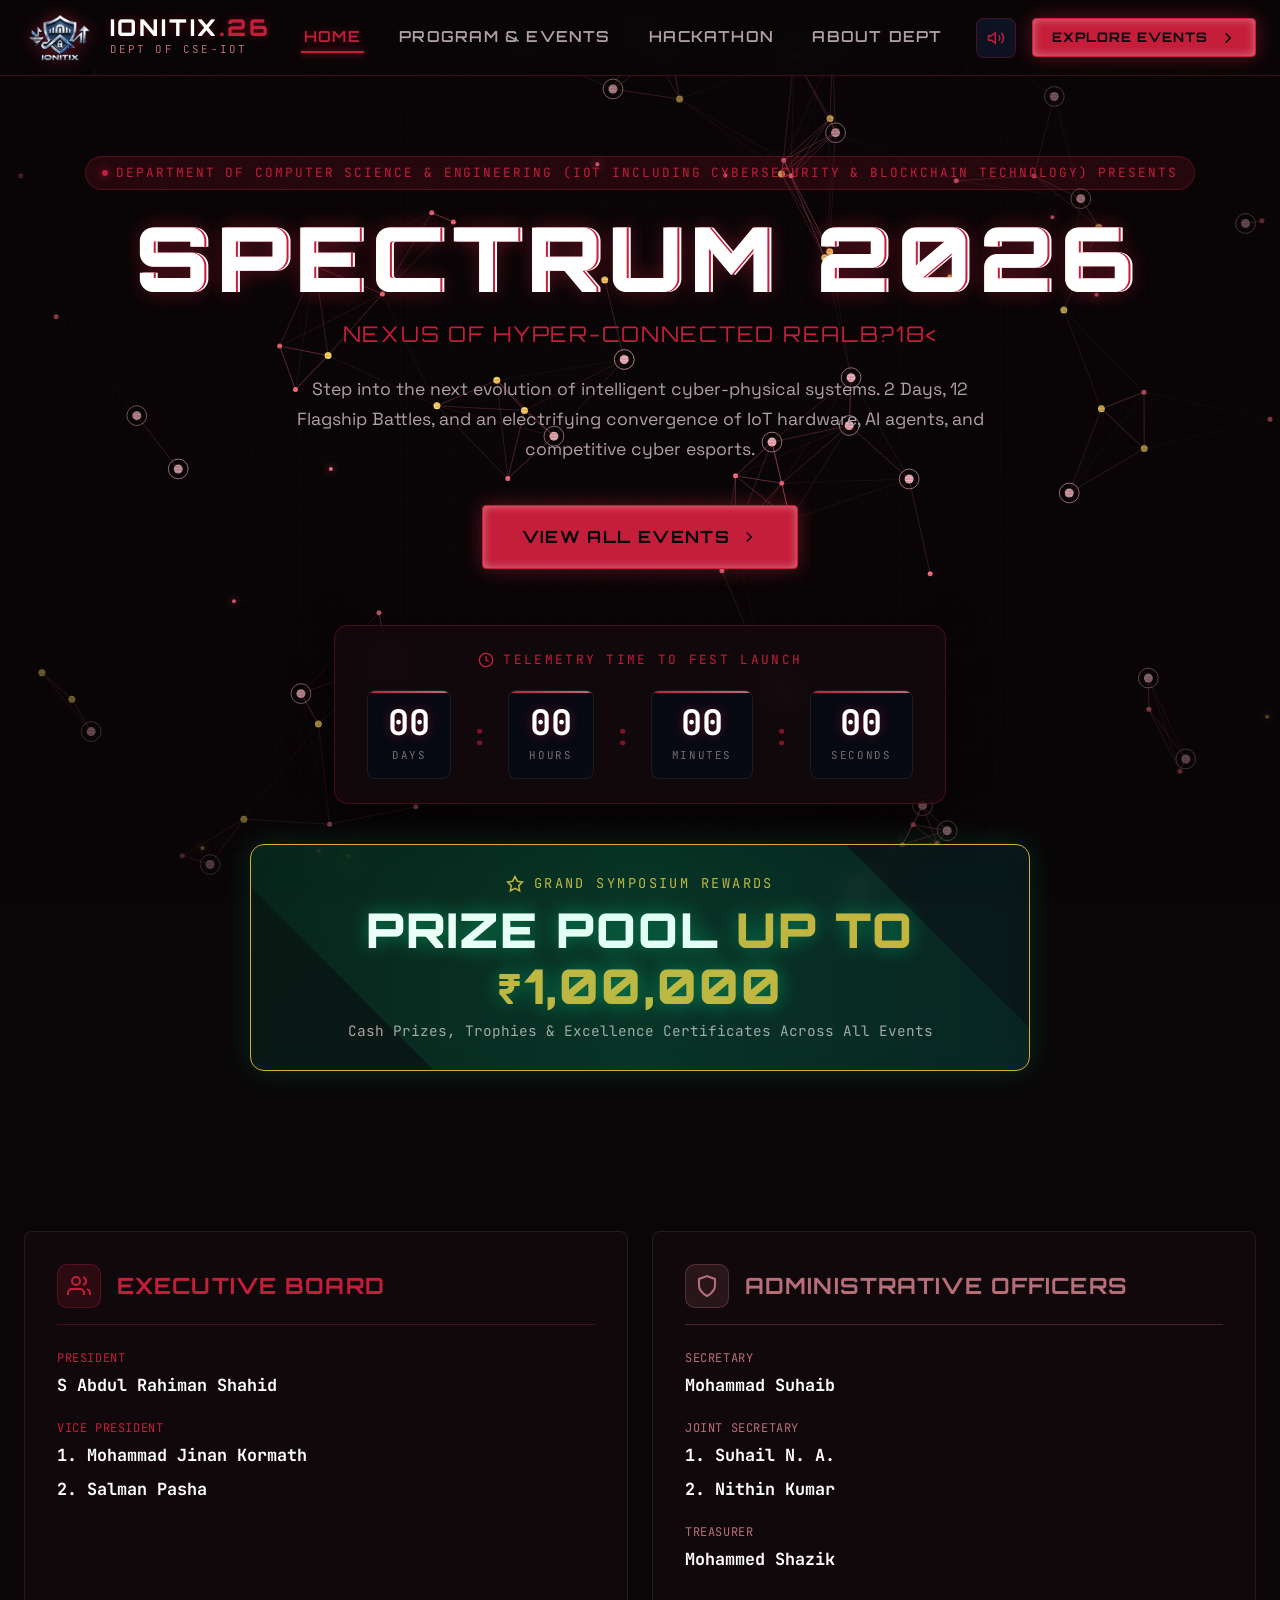
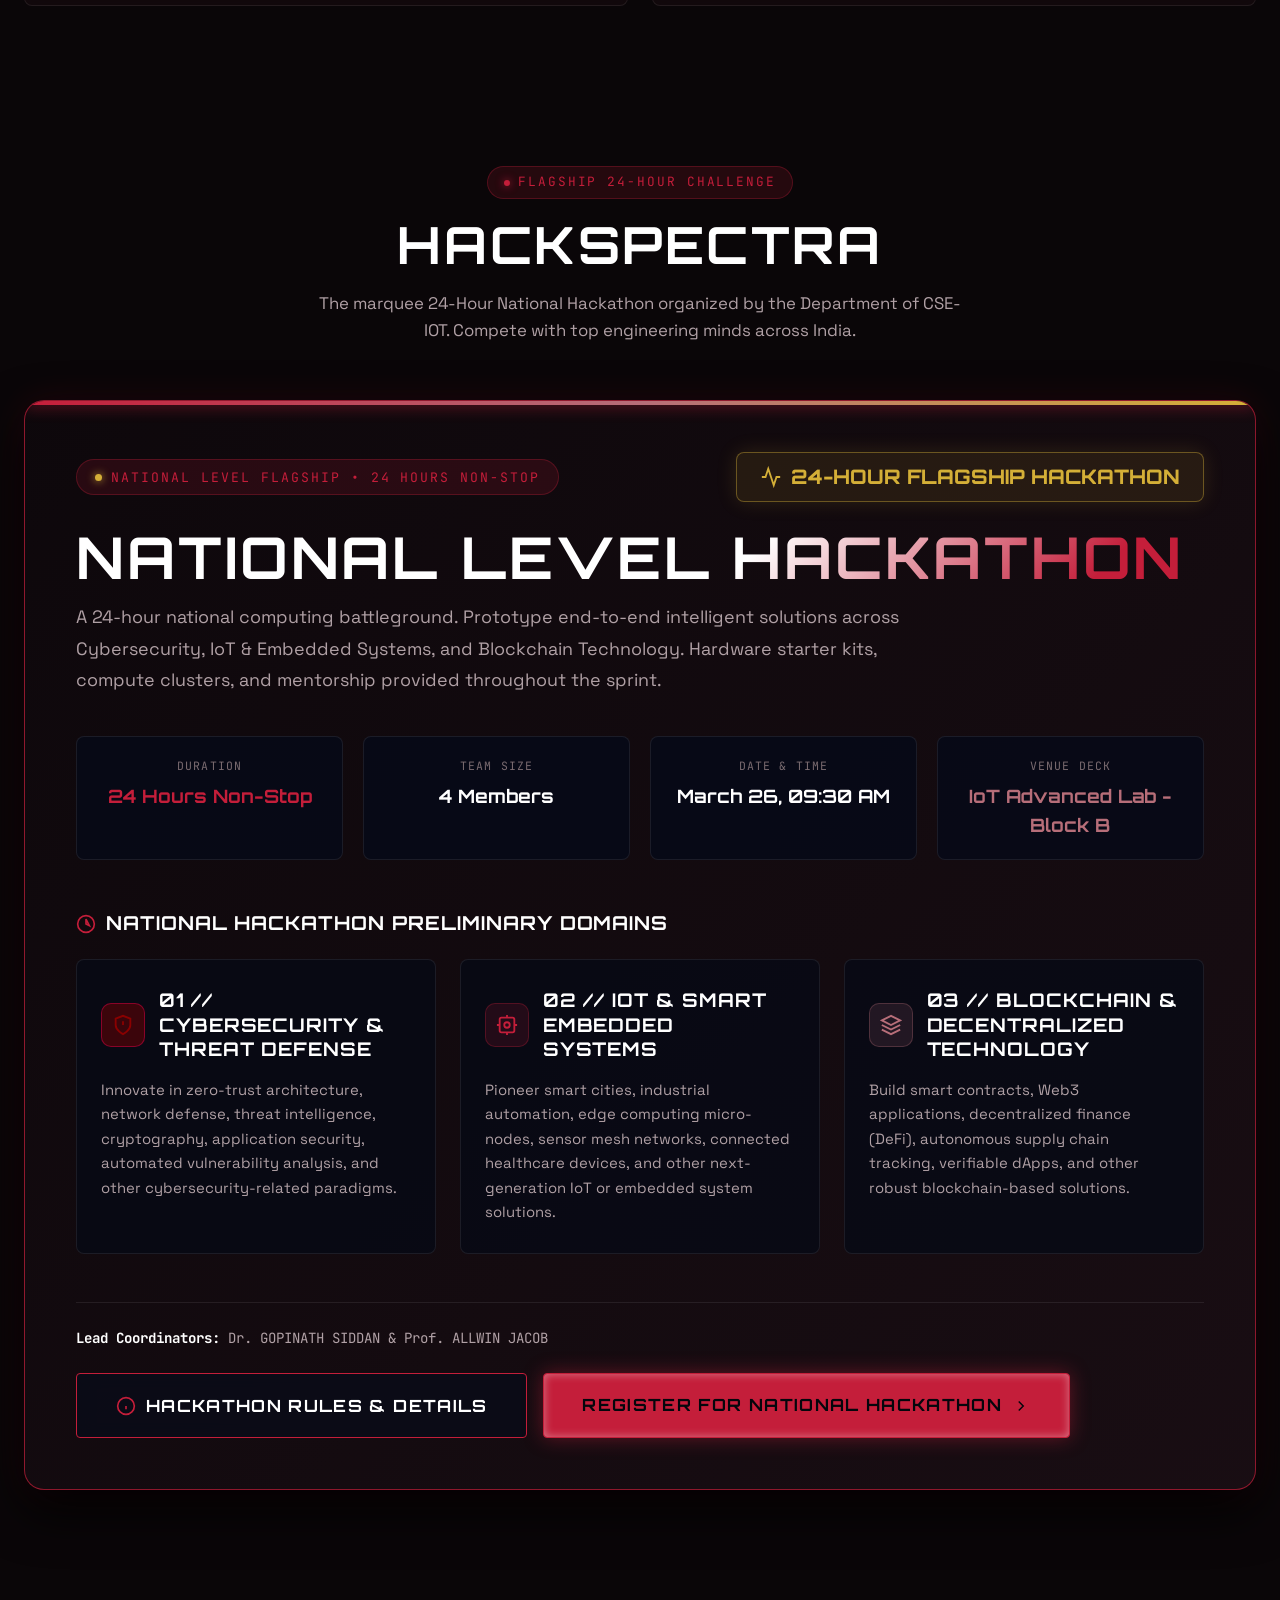
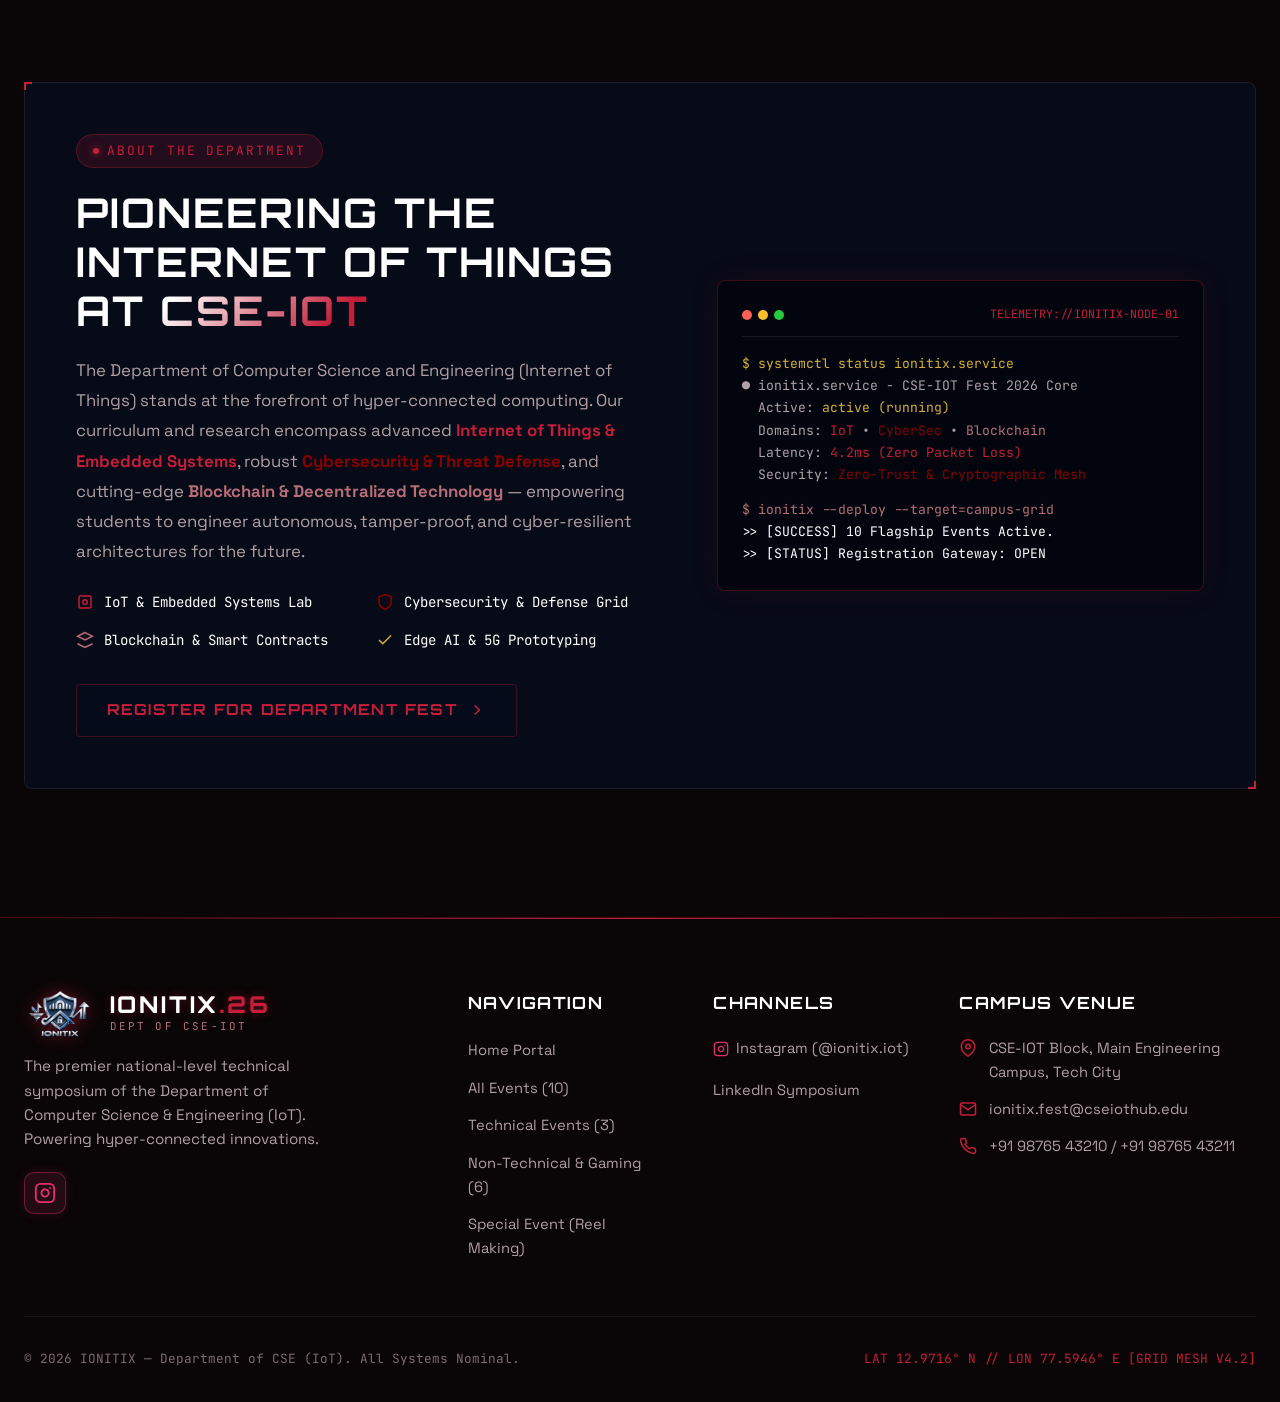
==== index.html @ 658613af "first commit" ====
<!DOCTYPE html>
<html lang="en">
<head>
  <meta charset="UTF-8">
  <meta name="viewport" content="width=device-width, initial-scale=1.0">
  <title>IONITIX 2026 | Flagship Tech Fest — CSE (Internet of Things)</title>
  <meta name="description" content="IONITIX 2026 - The premier national-level technical symposium and college fest organized by the Department of Computer Science & Engineering (IoT). Explore 12+ high-octane events, IoT hackathons, robotics, and cyber clashes.">
  <meta name="keywords" content="IONITIX, CSE-IOT, College Fest, IoT Hackathon, Robotics, Cyber Arena, Tech Symposium, Computer Science">
  <meta name="theme-color" content="#060810">

  <!-- Core Stylesheets -->
  <link rel="stylesheet" href="styles/main.css?v=2">
  <link rel="stylesheet" href="styles/components.css?v=2">
  <link rel="stylesheet" href="styles/animations.css?v=4">
  <style>
    .blink-warning {
      animation: warning-blink 1s steps(1) infinite !important;
    }
    @keyframes warning-blink {
      0%, 100% {
        opacity: 1;
        box-shadow: 0 0 15px rgba(255, 95, 86, 0.6);
      }
      50% {
        opacity: 0.15;
        box-shadow: none;
      }
    }
  </style>
</head>
<body>

  <!-- Tech Background Overlays -->
  <canvas id="iot-mesh-canvas"></canvas>
  <div class="cyber-grid-overlay"></div>
  <div class="cyber-vignette"></div>
  <div class="scanline-effect"></div>

  <!-- Page Wrapper -->
  <div class="app-wrapper">

    <!-- ==========================================
         Cyber Navigation Bar
         ========================================== -->
    <nav class="cyber-nav">
      <div class="container nav-container">
        
        <!-- Brand Logo -->
        <a href="index.html" class="nav-brand">
          <div class="brand-logo-icon has-img">
            <img src="logo.png" alt="IONITIX Logo">
          </div>
          <div class="brand-text">
            <div class="brand-title">IONITIX<span>.26</span></div>
            <div class="brand-subtitle">DEPT OF CSE-IOT</div>
          </div>
        </a>

        <!-- Desktop Navigation Links -->
        <ul class="nav-links">
          <li><a href="index.html" class="nav-link active">Home</a></li>
          <li><a href="program.html" class="nav-link">Program &amp; Events</a></li>
          <li><a href="#highlights" class="nav-link">Hackathon</a></li>
          <li><a href="#about" class="nav-link">About Dept</a></li>
        </ul>

        <!-- Action Items -->
        <div class="nav-actions">
          <!-- Audio Synthesizer Toggle -->
          <button class="audio-btn" id="nav-audio-btn" aria-label="Toggle Audio Sound FX" title="Cyber Audio SFX">
            <svg viewBox="0 0 24 24" fill="none" stroke="currentColor" stroke-width="2">
              <polygon points="11 5 6 9 2 9 2 15 6 15 11 19 11 5"></polygon>
              <path d="M19.07 4.93a10 10 0 0 1 0 14.14M15.54 8.46a5 5 0 0 1 0 7.07"></path>
            </svg>
          </button>

          <!-- Direct Program Action -->
          <a href="program.html" class="btn btn-cyber-primary btn-sm nav-action-btn-desktop">
            <span>Explore Events</span>
            <svg viewBox="0 0 24 24" fill="none" stroke="currentColor" stroke-width="2"><polyline points="9 18 15 12 9 6"></polyline></svg>
          </a>

          <!-- Mobile Toggle Button -->
          <button class="mobile-toggle" aria-label="Open Mobile Navigation">
            <svg viewBox="0 0 24 24" fill="none" stroke="currentColor" stroke-width="2">
              <line x1="3" y1="12" x2="21" y2="12"></line>
              <line x1="3" y1="6" x2="21" y2="6"></line>
              <line x1="3" y1="18" x2="21" y2="18"></line>
            </svg>
          </button>
        </div>

      </div>
    </nav>

    <!-- Mobile Drawer -->
    <div class="mobile-drawer-backdrop"></div>
    <div class="mobile-drawer">
      <div class="mobile-drawer-header">
        <div class="brand-text">
          <div class="brand-title">IONITIX<span>.26</span></div>
          <div class="brand-subtitle">CSE-IOT NATIONAL FEST</div>
        </div>
        <button class="mobile-close-btn" aria-label="Close Menu">
          <svg viewBox="0 0 24 24" fill="none" stroke="currentColor" stroke-width="2"><line x1="18" y1="6" x2="6" y2="18"></line><line x1="6" y1="6" x2="18" y2="18"></line></svg>
        </button>
      </div>

      <ul class="mobile-nav-links">
        <li>
          <a href="index.html" class="mobile-nav-link active">
            <span>01 // HOME</span>
            <svg style="width: 18px; height: 18px;" viewBox="0 0 24 24" fill="none" stroke="currentColor" stroke-width="2"><polyline points="9 18 15 12 9 6"></polyline></svg>
          </a>
        </li>
        <li>
          <a href="program.html" class="mobile-nav-link">
            <span>02 // PROGRAM & EVENTS</span>
            <svg style="width: 18px; height: 18px;" viewBox="0 0 24 24" fill="none" stroke="currentColor" stroke-width="2"><polyline points="9 18 15 12 9 6"></polyline></svg>
          </a>
        </li>
        <li>
          <a href="#highlights" class="mobile-nav-link">
            <span>03 // HACKATHON</span>
            <svg style="width: 18px; height: 18px;" viewBox="0 0 24 24" fill="none" stroke="currentColor" stroke-width="2"><polyline points="9 18 15 12 9 6"></polyline></svg>
          </a>
        </li>
        <li>
          <a href="#about" class="mobile-nav-link">
            <span>04 // ABOUT CSE-IOT</span>
            <svg style="width: 18px; height: 18px;" viewBox="0 0 24 24" fill="none" stroke="currentColor" stroke-width="2"><polyline points="9 18 15 12 9 6"></polyline></svg>
          </a>
        </li>
      </ul>

      <div style="margin-top: auto; padding-top: 2rem; border-top: 1px solid var(--border-subtle);">
        <a href="program.html" class="btn btn-cyber-primary" style="width: 100%;">
          <span>View All Events</span>
          <svg viewBox="0 0 24 24" fill="none" stroke="currentColor" stroke-width="2"><polyline points="9 18 15 12 9 6"></polyline></svg>
        </a>
      </div>
    </div>

    <!-- ==========================================
         Main Content
         ========================================== -->
    <main class="main-content">
      
      <!-- HERO SECTION -->
      <section class="hero-section" style="padding: 5rem 0 6rem; position: relative; overflow: hidden;">
        <div class="container" style="text-align: center; display: flex; flex-direction: column; align-items: center;">
          
          <!-- Department Tag -->
          <div class="section-tag reveal-fade-up">
            <span>DEPARTMENT OF COMPUTER SCIENCE &amp; ENGINEERING (IOT including Cybersecurity &amp; Blockchain Technology) PRESENTS</span>
          </div>

          <!-- Animated Main Title -->
          <h1 class="glitch-title section-title reveal-fade-up" data-text="SPECTRUM 2026" style="font-size: clamp(2.8rem, 7vw, 5.8rem); margin-bottom: 0.5rem; letter-spacing: 0.08em;">
            SPECTRUM 2026
          </h1>

          <!-- Tagline & Theme -->
          <p class="section-subtitle reveal-fade-up" style="font-size: clamp(1.05rem, 2.2vw, 1.35rem); color: var(--neon-cyan); font-family: var(--font-display); letter-spacing: 0.08em; margin-bottom: 1.5rem;" data-scramble="NEXUS OF HYPER-CONNECTED REALITIES">
            NEXUS OF HYPER-CONNECTED REALITIES
          </p>

          <p class="reveal-fade-up" style="max-width: 720px; color: var(--text-secondary); font-size: 1.1rem; line-height: 1.7; margin-bottom: 2.5rem;">
            Step into the next evolution of intelligent cyber-physical systems. 2 Days, 12 Flagship Battles, and an electrifying convergence of IoT hardware, AI agents, and competitive cyber esports.
          </p>

          <!-- Hero Action CTAs -->
          <div class="hero-actions reveal-fade-up" style="display: flex; gap: 1.25rem; flex-wrap: wrap; justify-content: center; margin-bottom: 3.5rem;">
            <a href="program.html" class="btn btn-cyber-primary btn-lg">
              <span>View All Events</span>
              <svg viewBox="0 0 24 24" fill="none" stroke="currentColor" stroke-width="2"><polyline points="9 18 15 12 9 6"></polyline></svg>
            </a>
          </div>

          <!-- Live Countdown Timer HUD -->
          <div class="countdown-wrapper reveal-scale-in">
            <div class="countdown-header">
              <svg style="width: 16px; height: 16px; color: var(--neon-cyan);" viewBox="0 0 24 24" fill="none" stroke="currentColor" stroke-width="2"><circle cx="12" cy="12" r="10"></circle><polyline points="12 6 12 12 16 14"></polyline></svg>
              <span>TELEMETRY TIME TO FEST LAUNCH</span>
            </div>
            <div class="countdown-grid">
              <div class="countdown-box">
                <span class="countdown-num" id="cd-days">24</span>
                <span class="countdown-label">DAYS</span>
              </div>
              <span class="countdown-divider">:</span>
              <div class="countdown-box">
                <span class="countdown-num" id="cd-hours">08</span>
                <span class="countdown-label">HOURS</span>
              </div>
              <span class="countdown-divider">:</span>
              <div class="countdown-box">
                <span class="countdown-num" id="cd-mins">45</span>
                <span class="countdown-label">MINUTES</span>
              </div>
              <span class="countdown-divider">:</span>
              <div class="countdown-box">
                <span class="countdown-num" id="cd-secs">12</span>
                <span class="countdown-label">SECONDS</span>
              </div>
            </div>
          </div>

          <!-- PRIZE POOL SHOWCASE BANNER -->
          <div class="reveal-scale-in" style="margin-top: 2.5rem; width: 100%; max-width: 780px;">
            <div style="background: linear-gradient(135deg, rgba(0, 255, 157, 0.08), rgba(0, 240, 255, 0.08)); border: 1px solid var(--neon-emerald); border-radius: var(--radius-lg); padding: 1.75rem 2rem; text-align: center; position: relative; overflow: hidden; box-shadow: 0 0 30px rgba(0, 255, 157, 0.15); backdrop-filter: blur(12px);">
              <div style="position: absolute; top: -50%; left: -50%; width: 200%; height: 200%; background: linear-gradient(45deg, transparent, rgba(0, 255, 157, 0.12), transparent); transform: rotate(45deg); animation: shine-loop 5s infinite linear; pointer-events: none;"></div>
              
              <div style="font-family: var(--font-mono); font-size: 0.85rem; letter-spacing: 0.18em; text-transform: uppercase; color: var(--neon-emerald); margin-bottom: 0.5rem; display: flex; align-items: center; justify-content: center; gap: 0.6rem;">
                <svg style="width: 18px; height: 18px; color: var(--neon-emerald);" viewBox="0 0 24 24" fill="none" stroke="currentColor" stroke-width="2"><polygon points="12 2 15.09 8.26 22 9.27 17 14.14 18.18 21.02 12 17.77 5.82 21.02 7 14.14 2 9.27 8.91 8.26 12 2"></polygon></svg>
                <span>GRAND SYMPOSIUM REWARDS</span>
              </div>

              <div style="font-family: var(--font-display); font-size: clamp(1.8rem, 4.5vw, 3rem); font-weight: 900; color: #ffffff; text-shadow: 0 0 20px rgba(0, 255, 157, 0.4); line-height: 1.15; margin-bottom: 0.4rem; letter-spacing: 0.04em;">
                PRIZE POOL <span style="color: var(--neon-emerald);">UP TO ₹1,00,000</span>
              </div>

              <p style="font-family: var(--font-mono); font-size: 0.9rem; color: var(--text-secondary); margin: 0;">
                Cash Prizes, Trophies &amp; Excellence Certificates Across All Events
              </p>
            </div>
          </div>

        </div>
      </section>

      <!-- BOARDS BANNER -->
      <section class="stats-section" style="position: relative; z-index: 5;">
        <div class="container">
          <div style="display: grid; grid-template-columns: repeat(auto-fit, minmax(300px, 1fr)); gap: 1.5rem; margin: 4rem 0;">
            
            <!-- Executive Board -->
            <div class="stat-card reveal-fade-up" style="text-align: left; padding: 2rem;">
              <div style="display: flex; align-items: center; gap: 1rem; border-bottom: 1px solid var(--border-cyan); padding-bottom: 1rem; margin-bottom: 1.5rem;">
                <div class="stat-icon" style="margin: 0; width: 44px; height: 44px; flex-shrink: 0;">
                  <svg viewBox="0 0 24 24" fill="none" stroke="currentColor" stroke-width="2"><path d="M17 21v-2a4 4 0 0 0-4-4H5a4 4 0 0 0-4 4v2"></path><circle cx="9" cy="7" r="4"></circle><path d="M23 21v-2a4 4 0 0 0-3-3.87"></path><path d="M16 3.13a4 4 0 0 1 0 7.75"></path></svg>
                </div>
                <h3 style="font-size: 1.4rem; color: var(--neon-cyan); margin: 0; font-family: var(--font-display); letter-spacing: 0.05em;">EXECUTIVE BOARD</h3>
              </div>
              <ul style="list-style: none; display: flex; flex-direction: column; gap: 1.25rem; font-family: var(--font-mono); font-size: 0.95rem; color: var(--text-secondary); padding: 0;">
                <li style="display: flex; flex-direction: column; gap: 0.25rem;">
                  <span style="color: var(--neon-cyan); font-size: 0.75rem; letter-spacing: 0.05em;">PRESIDENT</span>
                  <strong style="color: #fff; font-size: 1.05rem;">S Abdul Rahiman Shahid</strong>
                </li>
                <li style="display: flex; flex-direction: column; gap: 0.25rem;">
                  <span style="color: var(--neon-cyan); font-size: 0.75rem; letter-spacing: 0.05em;">VICE PRESIDENT</span>
                  <div style="display: flex; flex-direction: column; gap: 0.4rem;">
                    <strong style="color: #fff; font-size: 1.05rem;">1. Mohammad Jinan Kormath</strong>
                    <strong style="color: #fff; font-size: 1.05rem;">2. Salman Pasha</strong>
                  </div>
                </li>
              </ul>
            </div>

            <!-- Administrative Officers -->
            <div class="stat-card reveal-fade-up" style="transition-delay: 0.1s; text-align: left; padding: 2rem;">
              <div style="display: flex; align-items: center; gap: 1rem; border-bottom: 1px solid var(--border-purple); padding-bottom: 1rem; margin-bottom: 1.5rem;">
                <div class="stat-icon" style="margin: 0; width: 44px; height: 44px; flex-shrink: 0; color: var(--neon-purple); border-color: var(--border-purple); background: var(--neon-purple-dim);">
                  <svg viewBox="0 0 24 24" fill="none" stroke="currentColor" stroke-width="2"><path d="M12 22s8-4 8-10V5l-8-3-8 3v7c0 6 8 10 8 10z"></path></svg>
                </div>
                <h3 style="font-size: 1.4rem; color: var(--neon-purple); margin: 0; font-family: var(--font-display); letter-spacing: 0.05em;">ADMINISTRATIVE OFFICERS</h3>
              </div>
              <ul style="list-style: none; display: flex; flex-direction: column; gap: 1.25rem; font-family: var(--font-mono); font-size: 0.95rem; color: var(--text-secondary); padding: 0;">
                <li style="display: flex; flex-direction: column; gap: 0.25rem;">
                  <span style="color: var(--neon-purple); font-size: 0.75rem; letter-spacing: 0.05em;">SECRETARY</span>
                  <strong style="color: #fff; font-size: 1.05rem;">Mohammad Suhaib</strong>
                </li>
                <li style="display: flex; flex-direction: column; gap: 0.25rem;">
                  <span style="color: var(--neon-purple); font-size: 0.75rem; letter-spacing: 0.05em;">JOINT SECRETARY</span>
                  <div style="display: flex; flex-direction: column; gap: 0.4rem;">
                    <strong style="color: #fff; font-size: 1.05rem;">1. Suhail N. A.</strong>
                    <strong style="color: #fff; font-size: 1.05rem;">2. Nithin Kumar</strong>
                  </div>
                </li>
                <li style="display: flex; flex-direction: column; gap: 0.25rem;">
                  <span style="color: var(--neon-purple); font-size: 0.75rem; letter-spacing: 0.05em;">TREASURER</span>
                  <strong style="color: #fff; font-size: 1.05rem;">Mohammed Shazik</strong>
                </li>
              </ul>
            </div>

          </div>
        </div>
      </section>

      <!-- NATIONAL LEVEL HACKATHON FEATURED SHOWCASE -->
      <section id="highlights" class="highlights-section" style="padding: 6rem 0; position: relative;">
        <div class="container">
          
          <div class="section-header">
            <div class="section-tag reveal-fade-up">
              <span>FLAGSHIP 24-HOUR CHALLENGE</span>
            </div>
            <h2 class="section-title reveal-fade-up">HACKSPECTRA</h2>
            <p class="section-subtitle reveal-fade-up">
              The marquee 24-Hour National Hackathon organized by the Department of CSE-IOT. Compete with top engineering minds across India.
            </p>
          </div>

          <!-- Featured Grand Hackathon Card -->
          <div class="hackathon-feature-card reveal-fade-up">
            
            <!-- Top Badges Row -->
            <div class="hack-header-badge-row">
              <div class="hack-tag-live">
                <span class="pulse-dot"></span>
                <span>NATIONAL LEVEL FLAGSHIP • 24 HOURS NON-STOP</span>
              </div>
              <div class="hack-prize-hero-badge">
                <svg style="width: 22px; height: 22px; color: var(--neon-emerald);" viewBox="0 0 24 24" fill="none" stroke="currentColor" stroke-width="2"><polyline points="22 12 18 12 15 21 9 3 6 12 2 12"></polyline></svg>
                <span>24-HOUR FLAGSHIP HACKATHON</span>
              </div>
            </div>

            <!-- Title & Pitch -->
            <h3 class="hack-main-title">
              NATIONAL LEVEL <span class="gradient-text-cyan">HACKATHON</span>
            </h3>
            <p class="hack-main-pitch">
              A 24-hour national computing battleground. Prototype end-to-end intelligent solutions across Cybersecurity, IoT &amp; Embedded Systems, and Blockchain Technology. Hardware starter kits, compute clusters, and mentorship provided throughout the sprint.
            </p>

            <!-- Key Metrics Chips Grid -->
            <div class="hack-meta-chips">
              <div class="hack-chip">
                <div class="hack-chip-label">DURATION</div>
                <div class="hack-chip-val" style="color: var(--neon-cyan);">24 Hours Non-Stop</div>
              </div>
              <div class="hack-chip">
                <div class="hack-chip-label">TEAM SIZE</div>
                <div class="hack-chip-val">4 Members</div>
              </div>
              <div class="hack-chip">
                <div class="hack-chip-label">DATE &amp; TIME</div>
                <div class="hack-chip-val">March 26, 09:30 AM</div>
              </div>
              <div class="hack-chip">
                <div class="hack-chip-label">VENUE DECK</div>
                <div class="hack-chip-val" style="color: var(--neon-purple);">IoT Advanced Lab - Block B</div>
              </div>
            </div>

            <!-- Problem Domains / Hack Tracks -->
            <div style="margin-bottom: 1.5rem;">
              <h4 style="font-family: var(--font-display); font-size: 1.2rem; color: #ffffff; margin-bottom: 1.25rem; display: flex; align-items: center; gap: 0.6rem;">
                <svg style="width: 20px; height: 20px; color: var(--neon-cyan);" viewBox="0 0 24 24" fill="none" stroke="currentColor" stroke-width="2"><circle cx="12" cy="12" r="10"></circle><polygon points="12 6 12 12 16 14"></polygon></svg>
                <span>NATIONAL HACKATHON PRELIMINARY DOMAINS</span>
              </h4>

              <div class="hack-tracks-grid">
                
                <!-- Domain 1: Cybersecurity & Threat Defense -->
                <div class="hack-track-item">
                  <div class="hack-track-item-header">
                    <div class="hack-track-icon" style="color: var(--neon-rose); border-color: rgba(255, 0, 85, 0.4); background: var(--neon-rose-glow);">
                      <svg viewBox="0 0 24 24" fill="none" stroke="currentColor" stroke-width="2"><path d="M12 22s8-4 8-10V5l-8-3-8 3v7c0 6 8 10 8 10z"></path><line x1="12" y1="8" x2="12" y2="12"></line><line x1="12" y1="16" x2="12.01" y2="16"></line></svg>
                    </div>
                    <h5 class="hack-track-title">01 // Cybersecurity &amp; Threat Defense</h5>
                  </div>
                  <p class="hack-track-desc">
                    Innovate in zero-trust architecture, network defense, threat intelligence, cryptography, application security, automated vulnerability analysis, and other cybersecurity-related paradigms.
                  </p>
                </div>

                <!-- Domain 2: IoT & Smart Embedded Systems -->
                <div class="hack-track-item">
                  <div class="hack-track-item-header">
                    <div class="hack-track-icon" style="color: var(--neon-cyan); border-color: var(--border-cyan); background: var(--neon-cyan-dim);">
                      <svg viewBox="0 0 24 24" fill="none" stroke="currentColor" stroke-width="2"><rect x="4" y="4" width="16" height="16" rx="2"></rect><circle cx="12" cy="12" r="3"></circle><line x1="12" y1="1" x2="12" y2="4"></line><line x1="12" y1="20" x2="12" y2="23"></line><line x1="1" y1="12" x2="4" y2="12"></line><line x1="20" y1="12" x2="23" y2="12"></line></svg>
                    </div>
                    <h5 class="hack-track-title">02 // IoT &amp; Smart Embedded Systems</h5>
                  </div>
                  <p class="hack-track-desc">
                    Pioneer smart cities, industrial automation, edge computing micro-nodes, sensor mesh networks, connected healthcare devices, and other next-generation IoT or embedded system solutions.
                  </p>
                </div>

                <!-- Domain 3: Blockchain & Decentralized Technology -->
                <div class="hack-track-item">
                  <div class="hack-track-item-header">
                    <div class="hack-track-icon" style="color: var(--neon-purple); border-color: var(--border-purple); background: var(--neon-purple-dim);">
                      <svg viewBox="0 0 24 24" fill="none" stroke="currentColor" stroke-width="2"><polygon points="12 2 2 7 12 12 22 7 12 2"></polygon><polyline points="2 17 12 22 22 17"></polyline><polyline points="2 12 12 17 22 12"></polyline></svg>
                    </div>
                    <h5 class="hack-track-title">03 // Blockchain &amp; Decentralized Technology</h5>
                  </div>
                  <p class="hack-track-desc">
                    Build smart contracts, Web3 applications, decentralized finance (DeFi), autonomous supply chain tracking, verifiable dApps, and other robust blockchain-based solutions.
                  </p>
                </div>

              </div>
            </div>



            <!-- Bottom Action Row -->
            <div class="hack-bottom-action-row" style="display: flex; align-items: center; justify-content: space-between; gap: 1.5rem; flex-wrap: wrap; padding-top: 1.5rem; border-top: 1px solid var(--border-subtle);">
              <div style="font-family: var(--font-mono); font-size: 0.88rem; color: var(--text-secondary);">
                <strong style="color: #fff;">Lead Coordinators:</strong> Dr. GOPINATH SIDDAN &amp; Prof. ALLWIN JACOB
              </div>

              <div style="display: flex; gap: 1rem; flex-wrap: wrap;">
                <button class="btn btn-cyber-outline btn-lg open-hackathon-details-btn" style="border-color: var(--neon-cyan); color: #fff;">
                  <svg style="width: 20px; height: 20px; color: var(--neon-cyan);" viewBox="0 0 24 24" fill="none" stroke="currentColor" stroke-width="2"><circle cx="12" cy="12" r="10"></circle><line x1="12" y1="16" x2="12" y2="12"></line><line x1="12" y1="8" x2="12.01" y2="8"></line></svg>
                  <span>Hackathon Rules &amp; Details</span>
                </button>
                <a href="https://spectrum24h-hackathon.fillout.com/registration" target="_blank" rel="noopener noreferrer" class="btn btn-cyber-primary btn-lg">
                  <span>Register for National Hackathon</span>
                  <svg viewBox="0 0 24 24" fill="none" stroke="currentColor" stroke-width="2"><polyline points="9 18 15 12 9 6"></polyline></svg>
                </a>
              </div>
            </div>

          </div>

        </div>
      </section>

      <!-- ABOUT CSE-IOT & DEPARTMENT SHOWCASE -->
      <section id="about" class="about-section" style="padding: 6rem 0 8rem; position: relative;">
        <div class="container">
          
          <div class="cyber-box about-box">
            <div class="about-grid">
              
              <div>
                <div class="section-tag" style="margin-bottom: 1.25rem;">
                  <span>ABOUT THE DEPARTMENT</span>
                </div>
                <h2 style="font-size: clamp(1.8rem, 3.2vw, 2.6rem); margin-bottom: 1.25rem; line-height: 1.2;">
                  PIONEERING THE INTERNET OF THINGS AT <span class="gradient-text-cyan">CSE-IOT</span>
                </h2>
                <p style="color: var(--text-secondary); font-size: 1.05rem; line-height: 1.8; margin-bottom: 1.5rem;">
                  The Department of Computer Science and Engineering (Internet of Things) stands at the forefront of hyper-connected computing. Our curriculum and research encompass advanced <strong style="color: var(--neon-cyan);">Internet of Things &amp; Embedded Systems</strong>, robust <strong style="color: var(--neon-rose);">Cybersecurity &amp; Threat Defense</strong>, and cutting-edge <strong style="color: var(--neon-purple);">Blockchain &amp; Decentralized Technology</strong> — empowering students to engineer autonomous, tamper-proof, and cyber-resilient architectures for the future.
                </p>

                <div class="dept-features-grid">
                  <div class="dept-feature-item">
                    <svg style="width: 18px; height: 18px; color: var(--neon-cyan);" viewBox="0 0 24 24" fill="none" stroke="currentColor" stroke-width="2"><rect x="4" y="4" width="16" height="16" rx="2"></rect><circle cx="12" cy="12" r="3"></circle></svg>
                    <span>IoT &amp; Embedded Systems Lab</span>
                  </div>
                  <div class="dept-feature-item">
                    <svg style="width: 18px; height: 18px; color: var(--neon-rose);" viewBox="0 0 24 24" fill="none" stroke="currentColor" stroke-width="2"><path d="M12 22s8-4 8-10V5l-8-3-8 3v7c0 6 8 10 8 10z"></path></svg>
                    <span>Cybersecurity &amp; Defense Grid</span>
                  </div>
                  <div class="dept-feature-item">
                    <svg style="width: 18px; height: 18px; color: var(--neon-purple);" viewBox="0 0 24 24" fill="none" stroke="currentColor" stroke-width="2"><polygon points="12 2 2 7 12 12 22 7 12 2"></polygon><polyline points="2 17 12 22 22 17"></polyline></svg>
                    <span>Blockchain &amp; Smart Contracts</span>
                  </div>
                  <div class="dept-feature-item">
                    <svg style="width: 18px; height: 18px; color: var(--neon-emerald);" viewBox="0 0 24 24" fill="none" stroke="currentColor" stroke-width="2"><polyline points="20 6 9 17 4 12"></polyline></svg>
                    <span>Edge AI &amp; 5G Prototyping</span>
                  </div>
                </div>

                <a href="program.html" class="btn btn-cyber-outline">
                  <span>Register For Department Fest</span>
                  <svg viewBox="0 0 24 24" fill="none" stroke="currentColor" stroke-width="2"><polyline points="9 18 15 12 9 6"></polyline></svg>
                </a>
              </div>

              <!-- Terminal Telemetry Card -->
              <div class="terminal-telemetry-card">
                <div style="display: flex; align-items: center; justify-content: space-between; border-bottom: 1px solid var(--border-subtle); padding-bottom: 0.75rem; margin-bottom: 1rem;">
                  <div style="display: flex; gap: 6px;">
                    <span style="width: 10px; height: 10px; border-radius: 50%; background: #ff5f56; display: inline-block;"></span>
                    <span style="width: 10px; height: 10px; border-radius: 50%; background: #ffbd2e; display: inline-block;"></span>
                    <span style="width: 10px; height: 10px; border-radius: 50%; background: #27c93f; display: inline-block;"></span>
                  </div>
                  <span style="font-size: 0.72rem; color: var(--neon-cyan);">TELEMETRY://IONITIX-NODE-01</span>
                </div>

                <div style="font-size: 0.82rem; color: var(--text-secondary); line-height: 1.7;">
                  <p style="color: var(--neon-emerald);">$ systemctl status ionitix.service</p>
                  <p>● ionitix.service - CSE-IOT Fest 2026 Core</p>
                  <p>&nbsp;&nbsp;Active: <span style="color: var(--neon-emerald);">active (running)</span></p>
                  <p>&nbsp;&nbsp;Domains: <span style="color: var(--neon-cyan);">IoT</span> • <span style="color: var(--neon-rose);">CyberSec</span> • <span style="color: var(--neon-purple);">Blockchain</span></p>
                  <p>&nbsp;&nbsp;Latency: <span style="color: var(--neon-cyan);">4.2ms (Zero Packet Loss)</span></p>
                  <p>&nbsp;&nbsp;Security: <span style="color: var(--neon-rose);">Zero-Trust &amp; Cryptographic Mesh</span></p>
                  <p style="margin-top: 0.75rem; color: var(--neon-purple);">$ ionitix --deploy --target=campus-grid</p>
                  <p style="color: #fff;">>> [SUCCESS] 10 Flagship Events Active.</p>
                  <p style="color: #fff;">>> [STATUS] Registration Gateway: OPEN</p>
                </div>
              </div>

            </div>
          </div>

        </div>
      </section>

    </main>

    <!-- ==========================================
         Technocore Footer
         ========================================== -->
    <footer class="cyber-footer">
      <div class="container">
        
        <div class="footer-grid">
          
          <div class="footer-brand">
            <div class="nav-brand" style="margin-bottom: 1rem;">
              <div class="brand-logo-icon has-img">
                <img src="logo.png" alt="IONITIX Logo">
              </div>
              <div class="brand-text">
                <div class="brand-title">IONITIX<span>.26</span></div>
                <div class="brand-subtitle">DEPT OF CSE-IOT</div>
              </div>
            </div>
            <p>
              The premier national-level technical symposium of the Department of Computer Science &amp; Engineering (IoT). Powering hyper-connected innovations.
            </p>
            <div style="margin-top: 1.25rem;">
              <a href="https://instagram.com" target="_blank" rel="noopener noreferrer" class="footer-social-icon-only" title="Instagram (@ionitix.iot)" aria-label="Instagram">
                <svg style="width: 22px; height: 22px;" viewBox="0 0 24 24" fill="none" stroke="currentColor" stroke-width="2" stroke-linecap="round" stroke-linejoin="round">
                  <rect x="2" y="2" width="20" height="20" rx="5" ry="5"></rect>
                  <path d="M16 11.37A4 4 0 1 1 12.63 8 4 4 0 0 1 16 11.37z"></path>
                  <line x1="17.5" y1="6.5" x2="17.51" y2="6.5"></line>
                </svg>
              </a>
            </div>
          </div>

          <div>
            <h4 class="footer-col-title">NAVIGATION</h4>
            <ul class="footer-links">
              <li><a href="index.html" class="footer-link">Home Portal</a></li>
              <li><a href="program.html" class="footer-link">All Events (10)</a></li>
              <li><a href="program.html?tab=tech" class="footer-link">Technical Events (3)</a></li>
              <li><a href="program.html?tab=non-tech" class="footer-link">Non-Technical &amp; Gaming (6)</a></li>
              <li><a href="program.html?tab=special" class="footer-link">Special Event (Reel Making)</a></li>
            </ul>
          </div>

          <div>
            <h4 class="footer-col-title">CHANNELS</h4>
            <ul class="footer-links">
              <li>
                <a href="https://instagram.com" target="_blank" rel="noopener" class="footer-link">
                  <svg style="width: 16px; height: 16px; color: #e1306c;" viewBox="0 0 24 24" fill="none" stroke="currentColor" stroke-width="2" stroke-linecap="round" stroke-linejoin="round">
                    <rect x="2" y="2" width="20" height="20" rx="5" ry="5"></rect>
                    <path d="M16 11.37A4 4 0 1 1 12.63 8 4 4 0 0 1 16 11.37z"></path>
                    <line x1="17.5" y1="6.5" x2="17.51" y2="6.5"></line>
                  </svg>
                  <span>Instagram (@ionitix.iot)</span>
                </a>
              </li>
              <li><a href="https://linkedin.com" target="_blank" rel="noopener" class="footer-link">LinkedIn Symposium</a></li>
            </ul>
          </div>

          <div>
            <h4 class="footer-col-title">CAMPUS VENUE</h4>
            <div class="footer-contact-item">
              <svg viewBox="0 0 24 24" fill="none" stroke="currentColor" stroke-width="2"><path d="M21 10c0 7-9 13-9 13s-9-6-9-13a9 9 0 0 1 18 0z"></path><circle cx="12" cy="10" r="3"></circle></svg>
              <span>CSE-IOT Block, Main Engineering Campus, Tech City</span>
            </div>
            <div class="footer-contact-item">
              <svg viewBox="0 0 24 24" fill="none" stroke="currentColor" stroke-width="2"><path d="M4 4h16c1.1 0 2 .9 2 2v12c0 1.1-.9 2-2 2H4c-1.1 0-2-.9-2-2V6c0-1.1.9-2 2-2z"></path><polyline points="22,6 12,13 2,6"></polyline></svg>
              <span>ionitix.fest@cseiothub.edu</span>
            </div>
            <div class="footer-contact-item">
              <svg viewBox="0 0 24 24" fill="none" stroke="currentColor" stroke-width="2"><path d="M22 16.92v3a2 2 0 0 1-2.18 2 19.79 19.79 0 0 1-8.63-3.07 19.5 19.5 0 0 1-6-6 19.79 19.79 0 0 1-3.07-8.67A2 2 0 0 1 4.11 2h3a2 2 0 0 1 2 1.72 12.84 12.84 0 0 0 .7 2.81 2 2 0 0 1-.45 2.11L8.09 9.91a16 16 0 0 0 6 6l1.27-1.27a2 2 0 0 1 2.11-.45 12.84 12.84 0 0 0 2.81.7A2 2 0 0 1 22 16.92z"></path></svg>
              <span>+91 98765 43210 / +91 98765 43211</span>
            </div>
          </div>

        </div>

        <div class="footer-bottom">
          <div>© 2026 IONITIX — Department of CSE (IoT). All Systems Nominal.</div>
          <div class="footer-coords">LAT 12.9716° N // LON 77.5946° E [GRID MESH V4.2]</div>
        </div>

      </div>
    </footer>

  </div>

  <!-- Scripts -->
  <script src="scripts/audio.js"></script>
  <script src="scripts/canvas-mesh.js?v=20"></script>
  <script src="scripts/events-data.js?v=20"></script>
  <script src="scripts/animations.js"></script>
  <script src="scripts/app.js?v=20"></script>

  <!-- Inline Countdown Guarantee (runs even if app.js cached) -->
  <script>
    (function() {
      const target = new Date('2026-09-22T09:00:00+05:30').getTime();
      function tick() {
        const now = new Date().getTime();
        const diff = target - now;
        if (diff <= 0) {
          ['cd-days','cd-hours','cd-mins','cd-secs'].forEach(id => {
            const el = document.getElementById(id);
            if (el) el.innerText = '00';
          });
          return;
        }
        const d = Math.floor(diff / 86400000);
        const h = Math.floor((diff % 86400000) / 3600000);
        const m = Math.floor((diff % 3600000) / 60000);
        const s = Math.floor((diff % 60000) / 1000);
        const pad = n => String(n).padStart(2, '0');
        const set = (id, v) => { const el = document.getElementById(id); if (el) el.innerText = pad(v); };
        set('cd-days', d);
        set('cd-hours', h);
        set('cd-mins', m);
        set('cd-secs', s);
      }
      tick();
      setInterval(tick, 1000);
    })();
  </script>

  <!-- ==========================================
       National Hackathon Rules & Format Modal
       ========================================== -->
  <div class="cyber-modal-backdrop" id="hackathon-modal-backdrop">
    <div class="cyber-modal" style="max-width: 840px; width: 92%;">
      
      <!-- Modal Header -->
      <div class="modal-header" style="border-bottom: 1px solid var(--border-subtle); padding-bottom: 1.25rem;">
        <div class="modal-header-info">
          <div class="section-tag" style="background: rgba(196, 30, 58, 0.15); border-color: var(--primary-burgundy); color: #FF7088;">FLAGSHIP 24H HACKATHON // OFFICIAL GUIDELINES</div>
          <h2 style="font-size: 1.75rem; color: #fff; margin-top: 0.35rem;">HACKSPECTRA // NATIONAL HACKATHON</h2>
          <p style="font-family: var(--font-mono); font-size: 0.85rem; color: var(--neon-cyan);">// General Rules, Preliminary Round Format &amp; Final Round Guidelines</p>
        </div>
        <button class="modal-close-btn" id="hackathon-modal-close-btn" aria-label="Close Dialog">
          <svg viewBox="0 0 24 24" fill="none" stroke="currentColor" stroke-width="2"><line x1="18" y1="6" x2="6" y2="18"></line><line x1="6" y1="6" x2="18" y2="18"></line></svg>
        </button>
      </div>

      <!-- Modal Body -->
      <div class="modal-body" style="padding: 1.5rem 1.75rem 2rem; max-height: 75vh; overflow-y: auto;">
        
        <!-- Key Meta Highlights Chips -->
        <div style="display: grid; grid-template-columns: repeat(auto-fit, minmax(210px, 1fr)); gap: 1rem; margin-bottom: 2rem;">
          <div style="background: var(--bg-tertiary); border: 1px solid var(--border-subtle); border-radius: var(--radius-sm); padding: 0.85rem 1rem; font-family: var(--font-mono);">
            <span style="color: var(--text-muted); display: block; font-size: 0.72rem; text-transform: uppercase; margin-bottom: 0.2rem;">Team Requirement</span>
            <strong style="color: var(--neon-rose); font-size: 0.95rem;">Exactly 4 Members</strong>
          </div>
          <div style="background: var(--bg-tertiary); border: 1px solid var(--border-subtle); border-radius: var(--radius-sm); padding: 0.85rem 1rem; font-family: var(--font-mono);">
            <span style="color: var(--text-muted); display: block; font-size: 0.72rem; text-transform: uppercase; margin-bottom: 0.2rem;">Institution</span>
            <strong style="color: #ffffff; font-size: 0.95rem;">Same College / University</strong>
          </div>
          <div style="background: var(--bg-tertiary); border: 1px solid var(--border-subtle); border-radius: var(--radius-sm); padding: 0.85rem 1rem; font-family: var(--font-mono);">
            <span style="color: var(--text-muted); display: block; font-size: 0.72rem; text-transform: uppercase; margin-bottom: 0.2rem;">Preliminary Fee</span>
            <strong style="color: var(--neon-emerald); font-size: 0.95rem;">FREE (No Entry Fee)</strong>
          </div>
        </div>

        <!-- Section 1: General Rules -->
        <div style="margin-bottom: 2.25rem;">
          <h3 style="font-family: var(--font-display); font-size: 1.25rem; color: #ffffff; margin-bottom: 1.25rem; display: flex; align-items: center; gap: 0.6rem; border-bottom: 1px solid var(--border-subtle); padding-bottom: 0.6rem;">
            <svg style="width: 22px; height: 22px; color: var(--primary-burgundy);" viewBox="0 0 24 24" fill="none" stroke="currentColor" stroke-width="2"><path d="M12 22s8-4 8-10V5l-8-3-8 3v7c0 6 8 10 8 10z"></path><polyline points="9 11 12 14 22 4"></polyline></svg>
            <span>GENERAL RULES</span>
          </h3>

          <ul style="display: flex; flex-direction: column; gap: 0.85rem; list-style: none; padding: 0; margin: 0;">
            <li style="display: flex; align-items: flex-start; gap: 0.75rem; font-size: 0.92rem; color: var(--text-secondary); line-height: 1.6;">
              <span style="color: var(--primary-burgundy); font-family: var(--font-mono); font-weight: 700; min-width: 35px;">01 //</span>
              <span>A team must consist of <strong>exactly 4 members</strong>.</span>
            </li>
            <li style="display: flex; align-items: flex-start; gap: 0.75rem; font-size: 0.92rem; color: var(--text-secondary); line-height: 1.6;">
              <span style="color: var(--primary-burgundy); font-family: var(--font-mono); font-weight: 700; min-width: 35px;">02 //</span>
              <span>All team members must belong to the <strong>same college/university</strong>.</span>
            </li>
            <li style="display: flex; align-items: flex-start; gap: 0.75rem; font-size: 0.92rem; color: var(--text-secondary); line-height: 1.6;">
              <span style="color: var(--primary-burgundy); font-family: var(--font-mono); font-weight: 700; min-width: 35px;">03 //</span>
              <span>Participants must bring their own <strong>laptops, chargers, power adapters, extension boards, mouse</strong>, and any other accessories or equipment needed for development.</span>
            </li>
            <li style="display: flex; align-items: flex-start; gap: 0.75rem; font-size: 0.92rem; color: var(--text-secondary); line-height: 1.6;">
              <span style="color: var(--primary-burgundy); font-family: var(--font-mono); font-weight: 700; min-width: 35px;">04 //</span>
              <span>Participants are expected to maintain professionalism, discipline, and decorum throughout the event and treat fellow participants, mentors, judges, and organizers with respect.</span>
            </li>
            <li style="display: flex; align-items: flex-start; gap: 0.75rem; font-size: 0.92rem; color: var(--text-secondary); line-height: 1.6;">
              <span style="color: var(--primary-burgundy); font-family: var(--font-mono); font-weight: 700; min-width: 35px;">05 //</span>
              <span>Teams must adhere to the event schedule. Late submissions or delays may result in disqualification.</span>
            </li>
            <li style="display: flex; align-items: flex-start; gap: 0.75rem; font-size: 0.92rem; color: var(--text-secondary); line-height: 1.6;">
              <span style="color: var(--primary-burgundy); font-family: var(--font-mono); font-weight: 700; min-width: 35px;">06 //</span>
              <span>Any form of plagiarism, cheating, or unfair means will lead to immediate disqualification.</span>
            </li>
            <li style="display: flex; align-items: flex-start; gap: 0.75rem; font-size: 0.92rem; color: var(--text-secondary); line-height: 1.6;">
              <span style="color: var(--primary-burgundy); font-family: var(--font-mono); font-weight: 700; min-width: 35px;">07 //</span>
              <span>The decision of the judges and organizing committee shall be final and binding.</span>
            </li>
            <li style="display: flex; align-items: flex-start; gap: 0.75rem; font-size: 0.92rem; color: var(--text-secondary); line-height: 1.6;">
              <span style="color: var(--primary-burgundy); font-family: var(--font-mono); font-weight: 700; min-width: 35px;">08 //</span>
              <span>Teams must create the repository using the organizer-provided GitHub account and must push their latest code <strong>at least once every hour</strong> throughout the hackathon to maintain a record of their progress.</span>
            </li>
            <li style="display: flex; align-items: flex-start; gap: 0.75rem; font-size: 0.92rem; color: var(--text-secondary); line-height: 1.6;">
              <span style="color: var(--primary-burgundy); font-family: var(--font-mono); font-weight: 700; min-width: 35px;">09 //</span>
              <span>Sleeping beds will be provided by the organizers at night.</span>
            </li>
          </ul>
        </div>

        <!-- Section 2: Event Format -->
        <div style="margin-bottom: 2rem;">
          <h3 style="font-family: var(--font-display); font-size: 1.25rem; color: #ffffff; margin-bottom: 1.25rem; display: flex; align-items: center; gap: 0.6rem; border-bottom: 1px solid var(--border-subtle); padding-bottom: 0.6rem;">
            <svg style="width: 22px; height: 22px; color: var(--neon-cyan);" viewBox="0 0 24 24" fill="none" stroke="currentColor" stroke-width="2"><polygon points="12 2 2 7 12 12 22 7 12 2"></polygon><polyline points="2 17 12 22 22 17"></polyline><polyline points="2 12 12 17 22 12"></polyline></svg>
            <span>EVENT FORMAT</span>
          </h3>

          <!-- Preliminary Round Box -->
          <div style="background: rgba(0, 240, 255, 0.04); border: 1px solid var(--border-cyan); border-radius: var(--radius-md); padding: 1.25rem 1.5rem; margin-bottom: 1.25rem;">
            <div style="display: flex; align-items: center; justify-content: space-between; margin-bottom: 0.75rem; flex-wrap: wrap; gap: 0.5rem;">
              <h4 style="font-family: var(--font-display); font-size: 1.1rem; color: var(--neon-cyan); margin: 0;">STAGE 01 // PRELIMINARY ROUND</h4>
              <span style="font-family: var(--font-mono); font-size: 0.78rem; background: rgba(0, 240, 255, 0.12); color: var(--neon-cyan); border: 1px solid var(--border-cyan); padding: 0.2rem 0.6rem; border-radius: 20px;">PPT PROPOSAL SUBMISSION</span>
            </div>
            
            <p style="font-size: 0.9rem; color: var(--text-secondary); line-height: 1.65; margin-bottom: 1rem;">
              Teams must submit a <strong>PowerPoint presentation (PPT)</strong> presenting their proposed solution by choosing any one of the following domains:
            </p>

            <div style="display: flex; flex-direction: column; gap: 0.85rem; margin-bottom: 1rem;">
              <div style="background: var(--bg-card); border: 1px solid var(--border-subtle); border-radius: var(--radius-sm); padding: 0.85rem 1rem;">
                <strong style="color: var(--neon-rose); font-family: var(--font-mono); font-size: 0.9rem; display: block; margin-bottom: 0.25rem;">🛡️ Cybersecurity &amp; Threat Defense</strong>
                <p style="font-size: 0.85rem; color: var(--text-muted); margin: 0; line-height: 1.5;">Examples include zero-trust architecture, network defense, threat intelligence, cryptography, application security, and other cybersecurity-related innovations.</p>
              </div>

              <div style="background: var(--bg-card); border: 1px solid var(--border-subtle); border-radius: var(--radius-sm); padding: 0.85rem 1rem;">
                <strong style="color: var(--neon-cyan); font-family: var(--font-mono); font-size: 0.9rem; display: block; margin-bottom: 0.25rem;">⚡ IoT &amp; Smart Embedded Systems</strong>
                <p style="font-size: 0.85rem; color: var(--text-muted); margin: 0; line-height: 1.5;">Examples include smart cities, industrial automation, edge computing, sensor networks, healthcare devices, and other IoT or embedded system solutions.</p>
              </div>

              <div style="background: var(--bg-card); border: 1px solid var(--border-subtle); border-radius: var(--radius-sm); padding: 0.85rem 1rem;">
                <strong style="color: var(--neon-purple); font-family: var(--font-mono); font-size: 0.9rem; display: block; margin-bottom: 0.25rem;">🔗 Blockchain &amp; Decentralized Technology</strong>
                <p style="font-size: 0.85rem; color: var(--text-muted); margin: 0; line-height: 1.5;">Examples include smart contracts, Web3 applications, decentralized finance (DeFi), supply chain tracking, dApps, and other blockchain-based solutions.</p>
              </div>
            </div>

            <div style="font-family: var(--font-mono); font-size: 0.8rem; color: var(--text-muted); background: rgba(255, 255, 255, 0.03); padding: 0.6rem 0.85rem; border-radius: var(--radius-sm); border-left: 3px solid var(--neon-cyan);">
              <strong>Note:</strong> The examples listed above are illustrative only. Teams are free to propose any innovative idea that falls within the selected domain.
            </div>
          </div>

          <!-- Final Round Box -->
          <div style="background: rgba(196, 30, 58, 0.05); border: 1px solid var(--primary-burgundy); border-radius: var(--radius-md); padding: 1.25rem 1.5rem; margin-bottom: 1.25rem;">
            <div style="display: flex; align-items: center; justify-content: space-between; margin-bottom: 0.75rem; flex-wrap: wrap; gap: 0.5rem;">
              <h4 style="font-family: var(--font-display); font-size: 1.1rem; color: #FF7088; margin: 0;">STAGE 02 // FINAL ROUND (TOP 20 SHORTLISTED)</h4>
              <span style="font-family: var(--font-mono); font-size: 0.78rem; background: rgba(196, 30, 58, 0.15); color: #FF7088; border: 1px solid var(--primary-burgundy); padding: 0.2rem 0.6rem; border-radius: 20px;">24H ON-SITE SPRINT</span>
            </div>

            <ul style="display: flex; flex-direction: column; gap: 0.6rem; list-style: none; padding: 0; margin-bottom: 1rem;">
              <li style="display: flex; align-items: flex-start; gap: 0.6rem; font-size: 0.9rem; color: var(--text-secondary); line-height: 1.55;">
                <span style="color: #FF7088;">&bull;</span>
                <span>The <strong>top 20 ideas</strong> from the preliminary round will be shortlisted for the finals.</span>
              </li>
              <li style="display: flex; align-items: flex-start; gap: 0.6rem; font-size: 0.9rem; color: var(--text-secondary); line-height: 1.55;">
                <span style="color: #FF7088;">&bull;</span>
                <span>Shortlisted teams must build and present a working solution at the event venue.</span>
              </li>
              <li style="display: flex; align-items: flex-start; gap: 0.6rem; font-size: 0.9rem; color: var(--text-secondary); line-height: 1.55;">
                <span style="color: #FF7088;">&bull;</span>
                <span>Finalists will be provided with an <strong>on-the-spot problem statement/theme</strong> during the event and will be required to design and build a working solution within the given time.</span>
              </li>
            </ul>

            <!-- Registration Fee Alert Box -->
            <div style="font-family: var(--font-mono); font-size: 0.82rem; color: #ffbd2e; background: rgba(255, 189, 46, 0.08); padding: 0.75rem 1rem; border-radius: var(--radius-sm); border: 1px solid rgba(255, 189, 46, 0.3); display: flex; align-items: center; gap: 0.6rem;">
              <svg style="width: 20px; height: 20px; color: #ffbd2e; flex-shrink: 0;" viewBox="0 0 24 24" fill="none" stroke="currentColor" stroke-width="2"><circle cx="12" cy="12" r="10"></circle><line x1="12" y1="8" x2="12" y2="12"></line><line x1="12" y1="16" x2="12.01" y2="16"></line></svg>
              <span><strong>Note:</strong> Registration fees are applicable ONLY to teams shortlisted for the final round. No registration fee is required at the preliminary round stage.</span>
            </div>
          </div>

        </div>

        <!-- Footer Action Row -->
        <div style="text-align: center; padding-top: 1rem; border-top: 1px solid var(--border-subtle); display: flex; justify-content: flex-end; gap: 1rem; flex-wrap: wrap;">
          <a href="HackSpectra_brochure.pdf" download="HackSpectra_brochure.pdf" target="_blank" class="btn btn-cyber-primary btn-lg" style="justify-content: center;">
            <span>Download Brochure</span>
            <svg viewBox="0 0 24 24" fill="none" stroke="currentColor" stroke-width="2"><path d="M21 15v4a2 2 0 0 1-2 2H5a2 2 0 0 1-2-2v-4"></path><polyline points="7 10 12 15 17 10"></polyline><line x1="12" y1="15" x2="12" y2="3"></line></svg>
          </a>
        </div>

      </div>
    </div>
  </body>
</html>
---- styles/main.css ----
/* ==========================================================================
   IONITIX - CSE-IOT COLLEGE FEST DESIGN SYSTEM
   Theme: Technocore / Cyber-Physical IoT Mesh
   Palette: Obsidian Dark, Burgundy (#C41E3A), Rose-Gold (#B76E79), Warm Gold (#D4AF37)
   ========================================================================== */

@import url('https://fonts.googleapis.com/css2?family=Inter:wght@300;400;500;600;700&family=JetBrains+Mono:ital,wght@0,300;0,400;0,600;0,700;1,400&family=Orbitron:wght@400;600;700;800;900&family=Rajdhani:wght@500;600;700&family=Space+Grotesk:wght@400;500;600;700&display=swap');

:root {
  /* Core Dark Palette with Burgundy warmth */
  --bg-primary: #0a0608;
  --bg-secondary: #120a0e;
  --bg-tertiary: #1a0f14;
  --bg-card: rgba(20, 10, 14, 0.75);
  --bg-card-hover: rgba(30, 16, 22, 0.85);
  --bg-glass: rgba(15, 8, 12, 0.6);
  --bg-hud: rgba(14, 6, 10, 0.9);

  /* Burgundy Accents (replaces cyan) */
  --neon-cyan: #C41E3A;
  --neon-cyan-glow: rgba(196, 30, 58, 0.45);
  --neon-cyan-dim: rgba(196, 30, 58, 0.15);
  
  /* Rose-Gold (replaces purple) */
  --neon-purple: #B76E79;
  --neon-purple-glow: rgba(183, 110, 121, 0.45);
  --neon-purple-dim: rgba(183, 110, 121, 0.15);
  
  /* Warm Gold (replaces emerald) */
  --neon-emerald: #D4AF37;
  --neon-emerald-glow: rgba(212, 175, 55, 0.45);
  --neon-emerald-dim: rgba(212, 175, 55, 0.15);

  --neon-amber: #E8A87C;
  --neon-amber-glow: rgba(232, 168, 124, 0.4);
  --neon-rose: #8B0000;
  --neon-rose-glow: rgba(139, 0, 0, 0.4);

  /* Borders & Grid lines */
  --border-cyan: rgba(196, 30, 58, 0.3);
  --border-cyan-bright: rgba(196, 30, 58, 0.7);
  --border-subtle: rgba(255, 255, 255, 0.08);
  --border-purple: rgba(183, 110, 121, 0.3);
  
  /* Text colors */
  --text-primary: #ffffff;
  --text-secondary: #b0a0a5;
  --text-muted: #7a6b70;
  --text-cyan: #e07080;
  --text-emerald: #D4AF37;

  /* Typography */
  --font-display: 'Orbitron', 'Rajdhani', sans-serif;
  --font-subheading: 'Rajdhani', 'Orbitron', sans-serif;
  --font-body: 'Space Grotesk', 'Inter', sans-serif;
  --font-mono: 'JetBrains Mono', monospace;

  /* Dimensions & Spacing */
  --nav-height: 76px;
  --container-max: 1280px;
  --radius-sm: 4px;
  --radius-md: 8px;
  --radius-lg: 14px;
  --radius-xl: 20px;

  /* Shadows & Glows */
  --shadow-neon-cyan: 0 0 20px rgba(196, 30, 58, 0.3), 0 0 40px rgba(196, 30, 58, 0.1);
  --shadow-neon-purple: 0 0 20px rgba(183, 110, 121, 0.3), 0 0 40px rgba(183, 110, 121, 0.1);
  --shadow-neon-emerald: 0 0 20px rgba(212, 175, 55, 0.3), 0 0 40px rgba(212, 175, 55, 0.1);
  --shadow-card: 0 10px 30px -10px rgba(0, 0, 0, 0.8), 0 0 1px 1px rgba(196, 30, 58, 0.15);
  
  /* Transitions */
  --transition-fast: 0.18s cubic-bezier(0.4, 0, 0.2, 1);
  --transition-normal: 0.3s cubic-bezier(0.4, 0, 0.2, 1);
  --transition-slow: 0.6s cubic-bezier(0.16, 1, 0.3, 1);
}

/* ==========================================================================
   CSS Reset & Base Setup
   ========================================================================== */

*, *::before, *::after {
  box-sizing: border-box;
  margin: 0;
  padding: 0;
  -webkit-tap-highlight-color: transparent;
}

html {
  font-size: 16px;
  scroll-behavior: smooth;
  color-scheme: dark;
  background-color: var(--bg-primary);
  overflow-x: hidden;
  width: 100%;
}

body {
  font-family: var(--font-body);
  color: var(--text-primary);
  background-color: var(--bg-primary);
  line-height: 1.6;
  min-height: 100vh;
  width: 100%;
  overflow-x: hidden;
  position: relative;
  -webkit-font-smoothing: antialiased;
  -moz-osx-font-smoothing: grayscale;
}

/* Cyber Custom Scrollbar */
::-webkit-scrollbar {
  width: 8px;
}
::-webkit-scrollbar-track {
  background: var(--bg-primary);
  border-left: 1px solid var(--border-subtle);
}
::-webkit-scrollbar-thumb {
  background: rgba(196, 30, 58, 0.3);
  border-radius: 4px;
}
::-webkit-scrollbar-thumb:hover {
  background: var(--neon-cyan);
  box-shadow: 0 0 10px var(--neon-cyan);
}

::selection {
  background: var(--neon-cyan);
  color: #ffffff;
  text-shadow: none;
}

/* ==========================================================================
   Background Tech Canvas & Grid Overlays
   ========================================================================== */

#iot-mesh-canvas {
  position: fixed;
  top: 0;
  left: 0;
  width: 100vw;
  height: 100vh;
  z-index: 0;
  pointer-events: auto;
  opacity: 1;
}

.cyber-grid-overlay {
  position: fixed;
  top: 0;
  left: 0;
  width: 100vw;
  height: 100vh;
  z-index: 1;
  pointer-events: none;
  background-image: 
    linear-gradient(to right, rgba(196, 30, 58, 0.03) 1px, transparent 1px),
    linear-gradient(to bottom, rgba(196, 30, 58, 0.03) 1px, transparent 1px);
  background-size: 50px 50px;
  mask-image: radial-gradient(circle at 50% 50%, black 60%, transparent 100%);
  -webkit-mask-image: radial-gradient(circle at 50% 50%, black 60%, transparent 100%);
}

.cyber-vignette {
  position: fixed;
  top: 0;
  left: 0;
  width: 100vw;
  height: 100vh;
  z-index: 1;
  pointer-events: none;
  background: radial-gradient(ellipse at center, transparent 40%, rgba(10, 6, 8, 0.85) 90%);
}

.scanline-effect {
  position: fixed;
  top: 0;
  left: 0;
  width: 100vw;
  height: 100vh;
  z-index: 2;
  pointer-events: none;
  background: linear-gradient(
    rgba(18, 16, 16, 0) 50%, 
    rgba(0, 0, 0, 0.25) 50%
  ), linear-gradient(
    90deg,
    rgba(196, 30, 58, 0.03),
    rgba(183, 110, 121, 0.01),
    rgba(212, 175, 55, 0.03)
  );
  background-size: 100% 3px, 6px 100%;
  opacity: 0.4;
}

/* ==========================================================================
   Page Container & Layout
   ========================================================================== */

.app-wrapper {
  position: relative;
  z-index: 10;
  display: flex;
  flex-direction: column;
  min-height: 100vh;
}

.container {
  width: 100%;
  max-width: var(--container-max);
  margin: 0 auto;
  padding: 0 1.5rem;
}

.main-content {
  flex: 1;
  padding-top: var(--nav-height);
}

/* ==========================================================================
   Typography Utilities
   ========================================================================== */

h1, h2, h3, h4, h5, h6 {
  font-family: var(--font-display);
  font-weight: 700;
  letter-spacing: 0.05em;
  text-transform: uppercase;
  color: #ffffff;
}

.font-mono {
  font-family: var(--font-mono);
}

.font-display {
  font-family: var(--font-display);
}

.font-subheading {
  font-family: var(--font-subheading);
}

.gradient-text-cyan {
  background: linear-gradient(135deg, #ffffff 10%, var(--neon-cyan) 80%);
  -webkit-background-clip: text;
  -webkit-text-fill-color: transparent;
  background-clip: text;
}

.gradient-text-purple {
  background: linear-gradient(135deg, #ffffff 10%, var(--neon-purple) 80%);
  -webkit-background-clip: text;
  -webkit-text-fill-color: transparent;
  background-clip: text;
}

.gradient-text-multi {
  background: linear-gradient(135deg, var(--neon-cyan) 0%, #B76E79 50%, var(--neon-emerald) 100%);
  -webkit-background-clip: text;
  -webkit-text-fill-color: transparent;
  background-clip: text;
}

.glow-text-cyan {
  text-shadow: 0 0 15px var(--neon-cyan-glow), 0 0 30px rgba(196, 30, 58, 0.2);
}

.glow-text-purple {
  text-shadow: 0 0 15px var(--neon-purple-glow), 0 0 30px rgba(183, 110, 121, 0.2);
}

.glow-text-emerald {
  text-shadow: 0 0 15px var(--neon-emerald-glow), 0 0 30px rgba(212, 175, 55, 0.2);
}

/* Text Decrypt / Scramble helper */
[data-scramble] {
  display: inline-block;
  white-space: nowrap;
}

/* Section Header Component */
.section-header {
  text-align: center;
  margin-bottom: 3.5rem;
  position: relative;
}

.section-tag {
  display: inline-flex;
  align-items: center;
  gap: 0.5rem;
  font-family: var(--font-mono);
  font-size: 0.8rem;
  text-transform: uppercase;
  letter-spacing: 0.15em;
  color: var(--neon-cyan);
  background: var(--neon-cyan-dim);
  border: 1px solid var(--border-cyan);
  padding: 0.35rem 1rem;
  border-radius: 999px;
  margin-bottom: 1rem;
}

.section-tag::before {
  content: '';
  width: 6px;
  height: 6px;
  border-radius: 50%;
  background: var(--neon-cyan);
  box-shadow: 0 0 8px var(--neon-cyan);
  animation: pulse-dot 2s infinite ease-in-out;
}

.section-title {
  font-size: clamp(2rem, 4vw, 3.2rem);
  line-height: 1.15;
  margin-bottom: 1rem;
}

.section-subtitle {
  font-size: 1.05rem;
  color: var(--text-secondary);
  max-width: 650px;
  margin: 0 auto;
  font-weight: 400;
}

/* Cyber Corner Trims (Tech aesthetic decorations) */
.cyber-box {
  position: relative;
  background: var(--bg-card);
  border: 1px solid var(--border-subtle);
  backdrop-filter: blur(12px);
  -webkit-backdrop-filter: blur(12px);
  border-radius: var(--radius-md);
  transition: var(--transition-normal);
}

.cyber-box::before,
.cyber-box::after {
  content: '';
  position: absolute;
  width: 8px;
  height: 8px;
  pointer-events: none;
  transition: var(--transition-normal);
}

.cyber-box::before {
  top: -1px;
  left: -1px;
  border-top: 2px solid var(--neon-cyan);
  border-left: 2px solid var(--neon-cyan);
}

.cyber-box::after {
  bottom: -1px;
  right: -1px;
  border-bottom: 2px solid var(--neon-cyan);
  border-right: 2px solid var(--neon-cyan);
}

.cyber-box:hover {
  border-color: var(--border-cyan);
  box-shadow: var(--shadow-card);
}

.cyber-box:hover::before,
.cyber-box:hover::after {
  width: 14px;
  height: 14px;
  box-shadow: 0 0 8px var(--neon-cyan);
}
---- styles/components.css ----
/* ==========================================================================
   IONITIX - COMPONENTS & UI MODULES
   Cyber Buttons, Bento Grids, Event Cards, Telemetry Badges, Modals, Audio Toggle
   ========================================================================== */

/* ==========================================================================
   1. Cyber Navigation Bar
   ========================================================================== */

.cyber-nav {
  position: fixed;
  top: 0;
  left: 0;
  width: 100%;
  height: var(--nav-height);
  z-index: 100;
  background: rgba(10, 6, 8, 0.85);
  backdrop-filter: blur(16px);
  -webkit-backdrop-filter: blur(16px);
  border-bottom: 1px solid var(--border-cyan);
  transition: var(--transition-normal);
}

.cyber-nav.scrolled {
  background: rgba(10, 6, 8, 0.95);
  box-shadow: 0 4px 30px rgba(0, 0, 0, 0.8), 0 1px 0 rgba(196, 30, 58, 0.2);
}

.nav-container {
  display: flex;
  align-items: center;
  justify-content: space-between;
  height: 100%;
}

.nav-brand {
  display: flex;
  align-items: center;
  gap: 0.85rem;
  text-decoration: none;
  color: #ffffff;
  position: relative;
}

.brand-logo-icon {
  display: flex;
  align-items: center;
  justify-content: center;
  position: relative;
  transition: var(--transition-fast);
}

.brand-logo-icon:not(.has-img) {
  width: 40px;
  height: 40px;
  background: linear-gradient(135deg, rgba(196, 30, 58, 0.2), rgba(183, 110, 121, 0.2));
  border: 1px solid var(--neon-cyan);
  border-radius: 8px;
  overflow: hidden;
  box-shadow: 0 0 15px var(--neon-cyan-dim);
}

.brand-logo-icon:not(.has-img)::before {
  content: '';
  position: absolute;
  top: -50%;
  left: -50%;
  width: 200%;
  height: 200%;
  background: linear-gradient(45deg, transparent, rgba(196, 30, 58, 0.4), transparent);
  transform: rotate(45deg);
  animation: shine-loop 4s infinite linear;
}

.brand-logo-icon svg {
  width: 22px;
  height: 22px;
  color: var(--neon-cyan);
  filter: drop-shadow(0 0 4px var(--neon-cyan));
}

.brand-logo-icon.has-img {
  width: auto;
  height: auto;
  background: transparent;
  border: none;
  box-shadow: none;
  overflow: visible;
}

.brand-logo-icon img {
  height: 48px;
  width: auto;
  max-width: 140px;
  object-fit: contain;
  filter: drop-shadow(0 0 8px rgba(196, 30, 58, 0.5));
  transition: transform 0.3s ease, filter 0.3s ease;
}

.nav-brand:hover .brand-logo-icon img {
  transform: scale(1.06);
  filter: drop-shadow(0 0 16px rgba(196, 30, 58, 0.85));
}

.brand-text {
  display: flex;
  flex-direction: column;
}

.brand-title {
  font-family: var(--font-display);
  font-size: 1.45rem;
  font-weight: 800;
  letter-spacing: 0.12em;
  line-height: 1;
  color: #ffffff;
  text-shadow: 0 0 10px rgba(196, 30, 58, 0.4);
}

.brand-title span {
  color: var(--neon-cyan);
}

.brand-subtitle {
  font-family: var(--font-mono);
  font-size: 0.68rem;
  letter-spacing: 0.2em;
  color: var(--neon-purple);
  text-transform: uppercase;
  margin-top: 2px;
}

/* Nav Links */
.nav-links {
  display: flex;
  align-items: center;
  gap: 2rem;
  list-style: none;
}

.nav-link {
  position: relative;
  font-family: var(--font-display);
  font-size: 0.95rem;
  font-weight: 600;
  letter-spacing: 0.08em;
  color: var(--text-secondary);
  text-decoration: none;
  padding: 0.4rem 0.2rem;
  transition: var(--transition-fast);
  text-transform: uppercase;
}

.nav-link::after {
  content: '';
  position: absolute;
  bottom: 0;
  left: 0;
  width: 0;
  height: 2px;
  background: var(--neon-cyan);
  box-shadow: 0 0 8px var(--neon-cyan);
  transition: var(--transition-fast);
}

.nav-link:hover,
.nav-link.active {
  color: #ffffff;
  text-shadow: 0 0 10px var(--neon-cyan-glow);
}

.nav-link:hover::after,
.nav-link.active::after {
  width: 100%;
}

.nav-link.active {
  color: var(--neon-cyan);
}

/* Nav Actions */
.nav-actions {
  display: flex;
  align-items: center;
  gap: 1rem;
}

/* Audio Toggle Button */
.audio-btn {
  background: rgba(16, 22, 42, 0.8);
  border: 1px solid var(--border-cyan);
  color: var(--neon-cyan);
  width: 40px;
  height: 40px;
  border-radius: 8px;
  display: flex;
  align-items: center;
  justify-content: center;
  cursor: pointer;
  transition: var(--transition-fast);
  position: relative;
}

.audio-btn:hover {
  background: var(--neon-cyan-dim);
  box-shadow: 0 0 12px var(--neon-cyan-glow);
  transform: translateY(-1px);
}

.audio-btn.muted {
  color: var(--text-muted);
  border-color: var(--border-subtle);
}

.audio-btn svg {
  width: 18px;
  height: 18px;
}

/* Live Status Badge */
.nav-status-badge {
  display: flex;
  align-items: center;
  gap: 0.5rem;
  font-family: var(--font-mono);
  font-size: 0.75rem;
  padding: 0.35rem 0.75rem;
  background: rgba(212, 175, 55, 0.08);
  border: 1px solid rgba(212, 175, 55, 0.3);
  border-radius: 20px;
  color: var(--neon-emerald);
}

.pulse-dot {
  width: 7px;
  height: 7px;
  border-radius: 50%;
  background: var(--neon-emerald);
  box-shadow: 0 0 8px var(--neon-emerald);
  animation: pulse-ring 1.8s infinite cubic-bezier(0.4, 0, 0.6, 1);
}

/* Mobile Menu Toggle */
.mobile-toggle {
  display: none;
  background: transparent;
  border: 1px solid var(--border-cyan);
  color: var(--neon-cyan);
  width: 42px;
  height: 42px;
  border-radius: 8px;
  align-items: center;
  justify-content: center;
  cursor: pointer;
  transition: var(--transition-fast);
}

.mobile-toggle svg {
  width: 22px;
  height: 22px;
}

/* ==========================================================================
   2. Mobile Drawer Navigation
   ========================================================================== */

.mobile-drawer {
  position: fixed;
  top: 0;
  right: -100%;
  width: min(85vw, 360px);
  height: 100vh;
  background: rgba(14, 6, 10, 0.98);
  backdrop-filter: blur(20px);
  -webkit-backdrop-filter: blur(20px);
  border-left: 1px solid var(--border-cyan);
  z-index: 200;
  display: flex;
  flex-direction: column;
  padding: 2rem 1.5rem;
  transition: right 0.35s cubic-bezier(0.16, 1, 0.3, 1);
  box-shadow: -10px 0 40px rgba(0, 0, 0, 0.9);
}

.mobile-drawer.open {
  right: 0;
}

.mobile-drawer-backdrop {
  position: fixed;
  top: 0;
  left: 0;
  width: 100vw;
  height: 100vh;
  background: rgba(0, 0, 0, 0.7);
  backdrop-filter: blur(4px);
  z-index: 199;
  opacity: 0;
  pointer-events: none;
  transition: opacity 0.3s ease;
}

.mobile-drawer-backdrop.active {
  opacity: 1;
  pointer-events: auto;
}

.mobile-drawer-header {
  display: flex;
  align-items: center;
  justify-content: space-between;
  padding-bottom: 1.5rem;
  border-bottom: 1px solid var(--border-subtle);
}

.mobile-close-btn {
  background: rgba(255, 255, 255, 0.05);
  border: 1px solid var(--border-cyan);
  color: var(--neon-cyan);
  width: 36px;
  height: 36px;
  border-radius: 6px;
  display: flex;
  align-items: center;
  justify-content: center;
  cursor: pointer;
}

.mobile-nav-links {
  list-style: none;
  display: flex;
  flex-direction: column;
  gap: 1.5rem;
  margin-top: 2.5rem;
}

.mobile-nav-link {
  font-family: var(--font-display);
  font-size: 1.35rem;
  font-weight: 700;
  color: var(--text-primary);
  text-decoration: none;
  display: flex;
  align-items: center;
  justify-content: space-between;
  padding: 0.75rem 1rem;
  border-radius: 8px;
  background: rgba(255, 255, 255, 0.02);
  border: 1px solid var(--border-subtle);
  transition: var(--transition-fast);
}

.mobile-nav-link:hover,
.mobile-nav-link.active {
  background: var(--neon-cyan-dim);
  border-color: var(--neon-cyan);
  color: var(--neon-cyan);
  box-shadow: 0 0 15px var(--neon-cyan-dim);
}

/* ==========================================================================
   3. Buttons & Interactive Controls
   ========================================================================== */

.btn {
  display: inline-flex;
  align-items: center;
  justify-content: center;
  gap: 0.65rem;
  font-family: var(--font-display);
  font-size: 0.95rem;
  font-weight: 700;
  letter-spacing: 0.08em;
  text-transform: uppercase;
  text-decoration: none;
  padding: 0.85rem 1.85rem;
  border-radius: var(--radius-sm);
  cursor: pointer;
  position: relative;
  overflow: hidden;
  transition: all 0.25s cubic-bezier(0.4, 0, 0.2, 1);
  border: 1px solid transparent;
  z-index: 1;
}

.btn svg {
  width: 18px;
  height: 18px;
  transition: transform 0.25s ease;
}

.btn:hover svg {
  transform: translateX(3px);
}

/* Primary Cyber Neon Cyan Button */
.btn-cyber-primary {
  background: var(--neon-cyan);
  color: #04060c;
  border-color: var(--neon-cyan);
  box-shadow: 0 0 20px var(--neon-cyan-glow), inset 0 0 10px rgba(255, 255, 255, 0.4);
}

.btn-cyber-primary::before {
  content: '';
  position: absolute;
  top: 0;
  left: -100%;
  width: 100%;
  height: 100%;
  background: linear-gradient(90deg, transparent, rgba(255, 255, 255, 0.6), transparent);
  transition: left 0.5s ease;
  z-index: -1;
}

.btn-cyber-primary:hover {
  background: #ffffff;
  color: #000000;
  box-shadow: 0 0 30px var(--neon-cyan), 0 0 50px rgba(0, 240, 255, 0.4);
  transform: translateY(-2px);
}

.btn-cyber-primary:hover::before {
  left: 100%;
}

/* Secondary Cyber Violet Button */
.btn-cyber-secondary {
  background: rgba(168, 85, 247, 0.12);
  color: #ffffff;
  border-color: var(--border-purple);
  backdrop-filter: blur(8px);
}

.btn-cyber-secondary:hover {
  background: var(--neon-purple);
  color: #ffffff;
  border-color: var(--neon-purple);
  box-shadow: 0 0 25px var(--neon-purple-glow);
  transform: translateY(-2px);
}

/* Cyber Outline / Ghost Button */
.btn-cyber-outline {
  background: rgba(6, 12, 28, 0.6);
  color: var(--neon-cyan);
  border: 1px solid var(--border-cyan);
  backdrop-filter: blur(8px);
}

.btn-cyber-outline:hover {
  background: var(--neon-cyan-dim);
  border-color: var(--neon-cyan);
  color: #ffffff;
  box-shadow: 0 0 20px var(--neon-cyan-glow);
  transform: translateY(-2px);
}

.btn-sm {
  padding: 0.5rem 1.15rem;
  font-size: 0.82rem;
}

.btn-lg {
  padding: 1.1rem 2.4rem;
  font-size: 1.05rem;
}

/* ==========================================================================
   4. Live Countdown HUD Timer
   ========================================================================== */

.countdown-wrapper {
  background: var(--bg-card);
  border: 1px solid var(--border-cyan);
  border-radius: var(--radius-lg);
  padding: 1.5rem 2rem;
  backdrop-filter: blur(14px);
  -webkit-backdrop-filter: blur(14px);
  box-shadow: 0 10px 40px rgba(0, 0, 0, 0.6), inset 0 0 20px rgba(196, 30, 58, 0.05);
  display: inline-flex;
  flex-direction: column;
  align-items: center;
  position: relative;
}

.countdown-header {
  display: flex;
  align-items: center;
  gap: 0.6rem;
  font-family: var(--font-mono);
  font-size: 0.8rem;
  letter-spacing: 0.18em;
  text-transform: uppercase;
  color: var(--neon-cyan);
  margin-bottom: 1.25rem;
}

.countdown-grid {
  display: flex;
  align-items: center;
  gap: 1.25rem;
}

.countdown-box {
  display: flex;
  flex-direction: column;
  align-items: center;
  background: rgba(6, 10, 22, 0.85);
  border: 1px solid var(--border-subtle);
  border-radius: var(--radius-md);
  padding: 0.85rem 1.25rem;
  min-width: 80px;
  position: relative;
  overflow: hidden;
}

.countdown-box::after {
  content: '';
  position: absolute;
  top: 0;
  left: 0;
  width: 100%;
  height: 2px;
  background: linear-gradient(90deg, var(--neon-cyan), var(--neon-purple));
}

.countdown-num {
  font-family: var(--font-mono);
  font-size: 2.2rem;
  font-weight: 700;
  color: #ffffff;
  line-height: 1;
  text-shadow: 0 0 12px var(--neon-cyan-glow);
}

.countdown-label {
  font-family: var(--font-mono);
  font-size: 0.68rem;
  letter-spacing: 0.15em;
  text-transform: uppercase;
  color: var(--text-muted);
  margin-top: 0.4rem;
}

.countdown-divider {
  font-family: var(--font-mono);
  font-size: 1.8rem;
  color: var(--neon-cyan);
  font-weight: 700;
  opacity: 0.6;
  animation: blink 1.2s infinite steps(1);
}

/* ==========================================================================
   5. Key Stats Counter Banner
   ========================================================================== */

.stats-grid {
  display: grid;
  grid-template-columns: repeat(4, 1fr);
  gap: 1.5rem;
  margin: 4rem 0;
}

.stat-card {
  background: var(--bg-card);
  border: 1px solid var(--border-subtle);
  border-radius: var(--radius-md);
  padding: 2rem 1.5rem;
  text-align: center;
  position: relative;
  overflow: hidden;
  transition: var(--transition-normal);
  backdrop-filter: blur(10px);
}

.stat-card:hover {
  border-color: var(--border-cyan);
  transform: translateY(-4px);
  box-shadow: 0 10px 30px rgba(0, 0, 0, 0.8), 0 0 20px var(--neon-cyan-dim);
}

.stat-icon {
  width: 44px;
  height: 44px;
  margin: 0 auto 1rem;
  border-radius: 10px;
  display: flex;
  align-items: center;
  justify-content: center;
  background: var(--neon-cyan-dim);
  border: 1px solid var(--border-cyan);
  color: var(--neon-cyan);
}

.stat-icon svg {
  width: 24px;
  height: 24px;
}

.stat-number {
  font-family: var(--font-display);
  font-size: 2.6rem;
  font-weight: 800;
  line-height: 1;
  color: #ffffff;
  margin-bottom: 0.4rem;
}

.stat-label {
  font-family: var(--font-mono);
  font-size: 0.85rem;
  letter-spacing: 0.1em;
  text-transform: uppercase;
  color: var(--text-secondary);
}

/* ==========================================================================
   6. National Level Hackathon Featured Showcase (Home Highlights)
   ========================================================================== */

.hackathon-feature-card {
  background: linear-gradient(135deg, rgba(14, 8, 12, 0.95), rgba(26, 14, 20, 0.95));
  border: 1px solid var(--border-cyan-bright);
  box-shadow: 0 20px 50px rgba(0, 0, 0, 0.9), 0 0 35px var(--neon-cyan-dim);
  border-radius: var(--radius-xl);
  padding: clamp(2rem, 4vw, 3.5rem);
  position: relative;
  overflow: hidden;
  backdrop-filter: blur(16px);
  -webkit-backdrop-filter: blur(16px);
}

.hackathon-feature-card::before {
  content: '';
  position: absolute;
  top: 0;
  left: 0;
  width: 100%;
  height: 4px;
  background: linear-gradient(90deg, var(--neon-cyan), var(--neon-purple), var(--neon-emerald));
  box-shadow: 0 0 15px var(--neon-cyan);
}

.hack-header-badge-row {
  display: flex;
  align-items: center;
  justify-content: space-between;
  gap: 1rem;
  flex-wrap: wrap;
  margin-bottom: 1.5rem;
}

.hack-tag-live {
  display: inline-flex;
  align-items: center;
  gap: 0.6rem;
  font-family: var(--font-mono);
  font-size: 0.82rem;
  letter-spacing: 0.15em;
  text-transform: uppercase;
  color: var(--neon-cyan);
  background: var(--neon-cyan-dim);
  border: 1px solid var(--border-cyan);
  padding: 0.4rem 1.1rem;
  border-radius: 999px;
}

.hack-prize-hero-badge {
  display: inline-flex;
  align-items: center;
  gap: 0.6rem;
  font-family: var(--font-display);
  font-size: 1.25rem;
  font-weight: 800;
  color: var(--neon-emerald);
  background: rgba(212, 175, 55, 0.1);
  border: 1px solid rgba(212, 175, 55, 0.4);
  padding: 0.5rem 1.4rem;
  border-radius: var(--radius-md);
  box-shadow: 0 0 20px rgba(212, 175, 55, 0.15);
}

.hack-main-title {
  font-size: clamp(2.2rem, 4.5vw, 3.6rem);
  line-height: 1.1;
  margin-bottom: 0.75rem;
  color: #ffffff;
}

.hack-main-pitch {
  font-size: 1.12rem;
  color: var(--text-secondary);
  max-width: 850px;
  line-height: 1.75;
  margin-bottom: 2.5rem;
}

/* Hackathon Key Metrics Grid */
.hack-meta-chips {
  display: grid;
  grid-template-columns: repeat(4, 1fr);
  gap: 1.25rem;
  margin-bottom: 3rem;
}

.hack-chip {
  background: rgba(6, 10, 24, 0.85);
  border: 1px solid var(--border-subtle);
  border-radius: var(--radius-md);
  padding: 1.25rem 1rem;
  text-align: center;
  transition: var(--transition-fast);
}

.hack-chip:hover {
  border-color: var(--border-cyan);
  box-shadow: 0 0 15px var(--neon-cyan-dim);
}

.hack-chip-label {
  font-family: var(--font-mono);
  font-size: 0.72rem;
  letter-spacing: 0.1em;
  text-transform: uppercase;
  color: var(--text-muted);
  margin-bottom: 0.35rem;
}

.hack-chip-val {
  font-family: var(--font-display);
  font-size: 1.15rem;
  font-weight: 700;
  color: #ffffff;
}

/* Hackathon Domains / Tracks */
.hack-tracks-grid {
  display: grid;
  grid-template-columns: repeat(3, 1fr);
  gap: 1.5rem;
  margin-bottom: 3rem;
}

.hack-track-item {
  background: rgba(6, 10, 22, 0.75);
  border: 1px solid var(--border-subtle);
  border-radius: var(--radius-md);
  padding: 1.75rem 1.5rem;
  transition: var(--transition-normal);
  position: relative;
  overflow: hidden;
  display: flex;
  flex-direction: column;
}

.hack-track-item:hover {
  border-color: var(--neon-cyan);
  box-shadow: 0 10px 30px rgba(0, 0, 0, 0.8), 0 0 25px var(--neon-cyan-dim);
  transform: translateY(-4px);
}

.hack-track-item-header {
  display: flex;
  align-items: center;
  gap: 0.85rem;
  margin-bottom: 1rem;
}

.hack-track-icon {
  width: 44px;
  height: 44px;
  border-radius: 10px;
  background: var(--neon-cyan-dim);
  border: 1px solid var(--border-cyan);
  display: flex;
  align-items: center;
  justify-content: center;
  color: var(--neon-cyan);
  flex-shrink: 0;
}

.hack-track-icon svg {
  width: 22px;
  height: 22px;
}

.hack-track-title {
  font-size: 1.18rem;
  line-height: 1.3;
  color: #ffffff;
}

.hack-track-desc {
  font-size: 0.93rem;
  color: var(--text-secondary);
  line-height: 1.65;
  flex: 1;
}

/* Hackathon Timeline / Phases horizontal */
.hack-phases-bar {
  display: grid;
  grid-template-columns: repeat(4, 1fr);
  gap: 1rem;
  background: rgba(4, 8, 18, 0.9);
  border: 1px solid var(--border-subtle);
  border-radius: var(--radius-md);
  padding: 1.5rem;
  margin-bottom: 3rem;
}

.hack-phase {
  display: flex;
  flex-direction: column;
  position: relative;
}

.hack-phase-time {
  font-family: var(--font-mono);
  font-size: 0.78rem;
  color: var(--neon-cyan);
  font-weight: 700;
  margin-bottom: 0.25rem;
}

.hack-phase-name {
  font-size: 0.92rem;
  font-weight: 700;
  color: #ffffff;
  margin-bottom: 0.2rem;
}

.hack-phase-desc {
  font-size: 0.8rem;
  color: var(--text-secondary);
  line-height: 1.4;
}

@media (max-width: 1024px) {
  .hack-meta-chips {
    grid-template-columns: repeat(2, 1fr);
  }
  .hack-tracks-grid {
    grid-template-columns: 1fr;
  }
  .hack-phases-bar {
    grid-template-columns: repeat(2, 1fr);
    gap: 1.5rem;
  }
}

@media (max-width: 640px) {
  .hack-meta-chips {
    grid-template-columns: 1fr;
  }
  .hack-phases-bar {
    grid-template-columns: 1fr;
  }
}

/* ==========================================================================
   7. Program Page: Category Tabs & Search Bar
   ========================================================================== */

.program-controls {
  display: flex;
  flex-direction: column;
  gap: 2rem;
  margin-bottom: 3.5rem;
}

.program-tabs-container {
  display: flex;
  justify-content: center;
}

.cyber-tabs {
  display: inline-flex;
  background: rgba(16, 10, 14, 0.85);
  border: 1px solid var(--border-cyan);
  border-radius: var(--radius-lg);
  padding: 0.4rem;
  position: relative;
  box-shadow: 0 8px 30px rgba(0, 0, 0, 0.6);
  backdrop-filter: blur(12px);
}

.cyber-tab-btn {
  background: transparent;
  border: none;
  font-family: var(--font-display);
  font-size: 1rem;
  font-weight: 700;
  letter-spacing: 0.08em;
  text-transform: uppercase;
  color: var(--text-secondary);
  padding: 0.85rem 2.25rem;
  border-radius: var(--radius-md);
  cursor: pointer;
  display: inline-flex;
  align-items: center;
  gap: 0.75rem;
  transition: var(--transition-fast);
  position: relative;
  z-index: 2;
}

.cyber-tab-btn svg {
  width: 20px;
  height: 20px;
}

.cyber-tab-btn:hover {
  color: #ffffff;
}

.cyber-tab-btn.active {
  color: #04060c;
  background: var(--neon-cyan);
  box-shadow: 0 0 20px var(--neon-cyan-glow);
}

.cyber-tab-btn.active svg {
  color: #04060c;
}

/* Search & Filter Bar */
.filter-search-bar {
  display: flex;
  align-items: center;
  justify-content: space-between;
  gap: 1.5rem;
  flex-wrap: wrap;
}

.search-input-wrapper {
  flex: 1;
  min-width: 280px;
  position: relative;
}

.search-input-wrapper svg {
  position: absolute;
  left: 1.2rem;
  top: 50%;
  transform: translateY(-50%);
  width: 18px;
  height: 18px;
  color: var(--neon-cyan);
  pointer-events: none;
}

.search-input {
  width: 100%;
  background: rgba(16, 10, 14, 0.7);
  border: 1px solid var(--border-subtle);
  border-radius: var(--radius-md);
  padding: 0.85rem 1.25rem 0.85rem 3rem;
  font-family: var(--font-body);
  font-size: 0.95rem;
  color: #ffffff;
  outline: none;
  transition: var(--transition-fast);
  backdrop-filter: blur(8px);
}

.search-input:focus {
  border-color: var(--neon-cyan);
  box-shadow: 0 0 15px var(--neon-cyan-dim);
  background: rgba(16, 10, 14, 0.9);
}

.search-input::placeholder {
  color: var(--text-muted);
}

.filter-pills {
  display: flex;
  align-items: center;
  gap: 0.65rem;
  flex-wrap: wrap;
}

.filter-pill {
  background: rgba(255, 255, 255, 0.03);
  border: 1px solid var(--border-subtle);
  color: var(--text-secondary);
  font-family: var(--font-mono);
  font-size: 0.78rem;
  letter-spacing: 0.08em;
  text-transform: uppercase;
  padding: 0.5rem 1rem;
  border-radius: 999px;
  cursor: pointer;
  transition: var(--transition-fast);
}

.filter-pill:hover,
.filter-pill.active {
  background: var(--neon-cyan-dim);
  border-color: var(--neon-cyan);
  color: var(--neon-cyan);
  box-shadow: 0 0 10px var(--neon-cyan-dim);
}

/* ==========================================================================
   8. Event Cards (Grid & Detailed Structure)
   ========================================================================== */

.events-grid {
  display: grid;
  grid-template-columns: repeat(auto-fill, minmax(min(100%, 340px), 1fr));
  gap: 2rem;
  position: relative;
  min-height: 350px;
}

.event-card[style*="background-image"],
.special-event-card[style*="background-image"],
.cyber-modal[style*="background-image"] {
  background-color: transparent !important;
}

.event-card {
  background: var(--bg-card);
  border: 1px solid var(--border-subtle);
  border-radius: var(--radius-lg);
  padding: 1.5rem;
  display: flex;
  flex-direction: column;
  position: relative;
  overflow: hidden;
  transition: transform 0.3s cubic-bezier(0.16, 1, 0.3, 1), border-color 0.3s ease, box-shadow 0.3s ease;
  backdrop-filter: blur(12px);
}

.event-card-banner {
  width: 100%;
  height: 200px;
  margin-bottom: 1.25rem;
  border-radius: var(--radius-md);
  overflow: hidden;
  border: 1px solid var(--border-subtle);
  position: relative;
  background: #000;
}

.event-card-banner .banner-bg-blur {
  position: absolute;
  inset: 0;
  background-size: cover;
  background-position: center;
  filter: blur(16px) brightness(0.45);
  opacity: 0.85;
  transform: scale(1.15);
}

.event-card-banner img {
  position: relative;
  z-index: 2;
  width: 100%;
  height: 100%;
  object-fit: contain;
  display: block;
  margin: 0 auto;
  filter: drop-shadow(0 4px 10px rgba(0, 0, 0, 0.6));
  transition: transform 0.4s cubic-bezier(0.16, 1, 0.3, 1);
}

.event-card:hover .event-card-banner img {
  transform: scale(1.05);
}

.event-card::before {
  content: '';
  position: absolute;
  top: 0;
  left: 0;
  width: 100%;
  height: 3px;
  background: linear-gradient(90deg, var(--neon-cyan), var(--neon-purple));
  opacity: 0.5;
  transition: opacity 0.3s ease;
}

.event-card:hover {
  border-color: var(--border-cyan);
  transform: translateY(-6px);
  box-shadow: 0 20px 45px rgba(0, 0, 0, 0.9), 0 0 25px var(--neon-cyan-dim);
}

.event-card:hover::before {
  opacity: 1;
  box-shadow: 0 0 10px var(--neon-cyan);
}

.event-card-header {
  display: flex;
  align-items: flex-start;
  justify-content: space-between;
  gap: 1rem;
  margin-bottom: 1.25rem;
}

.event-icon-box {
  width: 48px;
  height: 48px;
  border-radius: 10px;
  background: rgba(196, 30, 58, 0.08);
  border: 1px solid var(--border-cyan);
  display: flex;
  align-items: center;
  justify-content: center;
  color: var(--neon-cyan);
  flex-shrink: 0;
}

.event-icon-box svg {
  width: 24px;
  height: 24px;
}

.event-category-tag {
  font-family: var(--font-mono);
  font-size: 0.72rem;
  letter-spacing: 0.1em;
  text-transform: uppercase;
  padding: 0.3rem 0.75rem;
  border-radius: 4px;
  background: rgba(255, 255, 255, 0.05);
  border: 1px solid var(--border-subtle);
  color: var(--text-secondary);
}

.event-category-tag.tech {
  background: var(--neon-cyan-dim);
  border-color: var(--border-cyan);
  color: var(--neon-cyan);
}

.event-category-tag.non-tech {
  background: var(--neon-purple-dim);
  border-color: var(--border-purple);
  color: var(--neon-purple);
}

.event-category-tag.special {
  background: rgba(212, 175, 55, 0.15);
  border-color: rgba(212, 175, 55, 0.45);
  color: #D4AF37;
}

.event-title {
  font-size: 1.45rem;
  line-height: 1.25;
  margin-bottom: 0.5rem;
  color: #ffffff;
}

.event-tagline {
  font-family: var(--font-mono);
  font-size: 0.82rem;
  color: var(--text-cyan);
  margin-bottom: 1rem;
  line-height: 1.4;
}

.event-description {
  font-size: 0.92rem;
  color: var(--text-secondary);
  line-height: 1.6;
  margin-bottom: 1.5rem;
  flex: 1;
}

/* Event Metadata Badges */
.event-meta-grid {
  display: grid;
  grid-template-columns: 1fr 1fr;
  gap: 0.75rem;
  padding: 1rem;
  background: rgba(6, 10, 22, 0.7);
  border: 1px solid var(--border-subtle);
  border-radius: var(--radius-md);
  margin-bottom: 1.5rem;
}

.meta-item {
  display: flex;
  align-items: center;
  gap: 0.5rem;
  font-family: var(--font-mono);
  font-size: 0.78rem;
  color: var(--text-secondary);
}

.meta-item svg {
  width: 15px;
  height: 15px;
  color: var(--neon-cyan);
  flex-shrink: 0;
}

.meta-item strong {
  color: #ffffff;
}

.event-card-footer {
  display: flex;
  align-items: center;
  justify-content: space-between;
  gap: 1rem;
  padding-top: 1rem;
  border-top: 1px solid var(--border-subtle);
}

.prize-pill {
  display: flex;
  flex-direction: column;
}

.prize-label {
  font-family: var(--font-mono);
  font-size: 0.65rem;
  text-transform: uppercase;
  color: var(--text-muted);
}

.prize-amount {
  font-family: var(--font-display);
  font-size: 1.25rem;
  font-weight: 800;
  color: var(--neon-emerald);
  text-shadow: 0 0 8px var(--neon-emerald-glow);
}

/* ==========================================================================
   9. Interactive Event Details & Registration Modal
   ========================================================================== */

.cyber-modal-backdrop {
  position: fixed;
  top: 0;
  left: 0;
  width: 100vw;
  height: 100vh;
  background: rgba(4, 6, 14, 0.85);
  backdrop-filter: blur(16px);
  -webkit-backdrop-filter: blur(16px);
  z-index: 1000;
  display: flex;
  align-items: center;
  justify-content: center;
  padding: 1.5rem;
  opacity: 0;
  pointer-events: none;
  transition: opacity 0.3s cubic-bezier(0.16, 1, 0.3, 1);
}

.cyber-modal-backdrop.active {
  opacity: 1;
  pointer-events: auto;
}

.cyber-modal {
  width: 100%;
  max-width: 800px;
  max-height: 90vh;
  background: var(--bg-hud);
  border: 1px solid var(--neon-cyan);
  box-shadow: 0 0 50px rgba(196, 30, 58, 0.25), 0 25px 60px rgba(0, 0, 0, 0.95);
  border-radius: var(--radius-lg);
  display: flex;
  flex-direction: column;
  position: relative;
  overflow: hidden;
  transform: scale(0.95) translateY(15px);
  transition: transform 0.3s cubic-bezier(0.16, 1, 0.3, 1);
}

.cyber-modal-backdrop.active .cyber-modal {
  transform: scale(1) translateY(0);
}

.modal-header {
  padding: 1.75rem 2rem;
  border-bottom: 1px solid var(--border-cyan);
  display: flex;
  align-items: flex-start;
  justify-content: space-between;
  gap: 1.5rem;
  background: rgba(196, 30, 58, 0.03);
}

.modal-header-info {
  display: flex;
  flex-direction: column;
  gap: 0.35rem;
}

.modal-close-btn {
  background: rgba(255, 255, 255, 0.05);
  border: 1px solid var(--border-cyan);
  color: var(--neon-cyan);
  width: 38px;
  height: 38px;
  border-radius: 8px;
  display: flex;
  align-items: center;
  justify-content: center;
  cursor: pointer;
  transition: var(--transition-fast);
}

.modal-close-btn:hover {
  background: var(--neon-cyan);
  color: #000000;
  box-shadow: 0 0 15px var(--neon-cyan);
}

.modal-body {
  padding: 2rem;
  overflow-y: auto;
  display: flex;
  flex-direction: column;
  gap: 2rem;
}

.modal-section-title {
  font-family: var(--font-display);
  font-size: 1.05rem;
  color: var(--neon-cyan);
  margin-bottom: 0.75rem;
  display: flex;
  align-items: center;
  gap: 0.5rem;
}

.modal-section-title svg {
  width: 18px;
  height: 18px;
}

.rules-list {
  list-style: none;
  display: flex;
  flex-direction: column;
  gap: 0.6rem;
}

.rules-list li {
  position: relative;
  padding-left: 1.5rem;
  font-size: 0.95rem;
  color: var(--text-secondary);
}

.rules-list li::before {
  content: '>';
  position: absolute;
  left: 0;
  color: var(--neon-cyan);
  font-family: var(--font-mono);
  font-weight: 700;
}

/* Registration Form inside modal */
.registration-form {
  display: grid;
  grid-template-columns: 1fr 1fr;
  gap: 1.25rem;
  background: rgba(16, 10, 14, 0.7);
  padding: 1.5rem;
  border: 1px solid var(--border-subtle);
  border-radius: var(--radius-md);
}

.form-group {
  display: flex;
  flex-direction: column;
  gap: 0.4rem;
}

.form-group.full-width {
  grid-column: 1 / -1;
}

.form-label {
  font-family: var(--font-mono);
  font-size: 0.78rem;
  text-transform: uppercase;
  color: var(--text-secondary);
  letter-spacing: 0.08em;
}

.form-input {
  background: rgba(6, 10, 22, 0.9);
  border: 1px solid var(--border-subtle);
  border-radius: var(--radius-sm);
  padding: 0.75rem 1rem;
  font-family: var(--font-body);
  font-size: 0.95rem;
  color: #ffffff;
  outline: none;
  transition: var(--transition-fast);
}

.form-input:focus {
  border-color: var(--neon-cyan);
  box-shadow: 0 0 12px var(--neon-cyan-dim);
}

/* Cyber Ticket Confirmation Card (Upon Registration) */
.cyber-ticket-pass {
  background: linear-gradient(135deg, rgba(14, 8, 12, 0.95), rgba(26, 14, 22, 0.95));
  border: 2px dashed var(--neon-cyan);
  border-radius: var(--radius-md);
  padding: 1.75rem;
  position: relative;
  display: none;
  flex-direction: column;
  gap: 1rem;
  box-shadow: 0 0 30px var(--neon-cyan-dim);
}

.cyber-ticket-pass.active {
  display: flex;
}

.ticket-header {
  display: flex;
  align-items: center;
  justify-content: space-between;
  border-bottom: 1px solid rgba(196, 30, 58, 0.3);
  padding-bottom: 0.75rem;
}

.ticket-id {
  font-family: var(--font-mono);
  font-size: 0.85rem;
  color: var(--neon-emerald);
}

.ticket-qr-mock {
  width: 70px;
  height: 70px;
  background: #ffffff;
  padding: 4px;
  border-radius: 4px;
  display: flex;
  align-items: center;
  justify-content: center;
}

.ticket-qr-mock svg {
  width: 100%;
  height: 100%;
  color: #000000;
}

/* ==========================================================================
   10. Cyber Toast Notification System
   ========================================================================== */

.toast-container {
  position: fixed;
  bottom: 2rem;
  right: 2rem;
  z-index: 2000;
  display: flex;
  flex-direction: column;
  gap: 0.75rem;
  pointer-events: none;
}

.cyber-toast {
  background: rgba(8, 14, 30, 0.95);
  border: 1px solid var(--neon-cyan);
  box-shadow: 0 10px 30px rgba(0, 0, 0, 0.8), 0 0 20px var(--neon-cyan-dim);
  border-radius: var(--radius-md);
  padding: 1rem 1.5rem;
  display: flex;
  align-items: center;
  gap: 0.85rem;
  color: #ffffff;
  font-family: var(--font-mono);
  font-size: 0.88rem;
  pointer-events: auto;
  transform: translateX(120%);
  transition: transform 0.35s cubic-bezier(0.16, 1, 0.3, 1);
  backdrop-filter: blur(12px);
}

.cyber-toast.show {
  transform: translateX(0);
}

.cyber-toast.success {
  border-color: var(--neon-emerald);
  box-shadow: 0 0 20px var(--neon-emerald-dim);
}

.cyber-toast.success svg {
  color: var(--neon-emerald);
}

/* ==========================================================================
   11. Technocore Footer
   ========================================================================== */

.cyber-footer {
  background: #0a0506;
  border-top: 1px solid var(--border-cyan);
  padding: 4.5rem 0 2rem;
  margin-top: auto;
  position: relative;
  overflow: hidden;
}

.cyber-footer::before {
  content: '';
  position: absolute;
  top: 0;
  left: 0;
  width: 100%;
  height: 1px;
  background: linear-gradient(90deg, transparent, var(--neon-cyan), transparent);
}

.footer-grid {
  display: grid;
  grid-template-columns: 2fr 1fr 1fr 1.5fr;
  gap: 3rem;
  margin-bottom: 3.5rem;
}

.footer-brand p {
  color: var(--text-secondary);
  font-size: 0.95rem;
  margin-top: 1rem;
  max-width: 320px;
  line-height: 1.6;
}

.footer-col-title {
  font-family: var(--font-display);
  font-size: 1.05rem;
  color: #ffffff;
  margin-bottom: 1.25rem;
  letter-spacing: 0.08em;
}

.footer-links {
  list-style: none;
  display: flex;
  flex-direction: column;
  gap: 0.75rem;
}

.footer-link {
  color: var(--text-secondary);
  text-decoration: none;
  font-size: 0.92rem;
  transition: var(--transition-fast);
  display: inline-flex;
  align-items: center;
  gap: 0.4rem;
}

.footer-link:hover {
  color: var(--neon-cyan);
  transform: translateX(4px);
  text-shadow: 0 0 8px var(--neon-cyan-glow);
}

.footer-social-btn:hover {
  background: rgba(225, 48, 108, 0.25) !important;
  border-color: #e1306c !important;
  box-shadow: 0 0 20px rgba(225, 48, 108, 0.5) !important;
  transform: translateY(-2px);
}

.footer-social-icon-only {
  display: inline-flex;
  align-items: center;
  justify-content: center;
  width: 42px;
  height: 42px;
  border-radius: 10px;
  background: rgba(225, 48, 108, 0.12);
  border: 1px solid rgba(225, 48, 108, 0.4);
  color: #e1306c;
  transition: all 0.3s ease;
  box-shadow: 0 0 12px rgba(225, 48, 108, 0.15);
  text-decoration: none;
}

.footer-social-icon-only:hover {
  background: rgba(225, 48, 108, 0.28);
  border-color: #e1306c;
  box-shadow: 0 0 22px rgba(225, 48, 108, 0.65);
  transform: translateY(-3px) scale(1.08);
}

.footer-contact-item {
  display: flex;
  align-items: flex-start;
  gap: 0.75rem;
  color: var(--text-secondary);
  font-size: 0.92rem;
  margin-bottom: 0.85rem;
}

.footer-contact-item svg {
  width: 18px;
  height: 18px;
  color: var(--neon-cyan);
  margin-top: 2px;
  flex-shrink: 0;
}

.footer-bottom {
  padding-top: 2rem;
  border-top: 1px solid var(--border-subtle);
  display: flex;
  align-items: center;
  justify-content: space-between;
  flex-wrap: wrap;
  gap: 1rem;
  font-family: var(--font-mono);
  font-size: 0.8rem;
  color: var(--text-muted);
}

.footer-coords {
  color: var(--neon-cyan);
}

/* ==========================================================================
   12. Responsive Design Utility Classes & Breakpoint Systems
   ========================================================================== */

.nav-action-btn-desktop {
  display: inline-flex;
}

.about-box {
  padding: clamp(1.5rem, 4vw, 4rem);
  background: rgba(8, 12, 26, 0.85);
}

.about-grid {
  display: grid;
  grid-template-columns: 1.2fr 1fr;
  gap: 3.5rem;
  align-items: center;
}

.dept-features-grid {
  display: grid;
  grid-template-columns: 1fr 1fr;
  gap: 1rem;
  margin-bottom: 2rem;
}

.dept-feature-item {
  display: flex;
  align-items: center;
  gap: 0.6rem;
  font-family: var(--font-mono);
  font-size: 0.88rem;
  color: #fff;
}

.terminal-telemetry-card {
  background: rgba(4, 6, 14, 0.95);
  border: 1px solid var(--border-cyan);
  border-radius: var(--radius-md);
  padding: 1.5rem;
  font-family: var(--font-mono);
  box-shadow: 0 0 30px rgba(196, 30, 58, 0.1);
  overflow-x: auto;
}

.hack-bottom-action-row {
  display: flex;
  align-items: center;
  justify-content: space-between;
  gap: 1.5rem;
  flex-wrap: wrap;
  padding-top: 1.5rem;
  border-top: 1px solid var(--border-subtle);
}

.special-event-card {
  padding: clamp(1.25rem, 3vw, 2.5rem);
  background: linear-gradient(135deg, rgba(20, 12, 8, 0.9), rgba(14, 10, 16, 0.95));
  border: 1px solid rgba(212, 175, 55, 0.35);
  box-shadow: 0 0 35px rgba(212, 175, 55, 0.08);
  position: relative;
  overflow: hidden;
}

.special-event-grid {
  display: grid;
  grid-template-columns: 1.5fr 1fr;
  gap: 2.5rem;
  align-items: center;
}

.special-event-side {
  display: flex;
  flex-direction: column;
  align-items: flex-start;
  justify-content: center;
  gap: 1.25rem;
  border-left: 1px solid rgba(255, 255, 255, 0.08);
  padding-left: clamp(1rem, 2vw, 2rem);
}

.special-coord-box {
  background: rgba(0, 0, 0, 0.4);
  border: 1px solid rgba(212, 175, 55, 0.2);
  border-radius: var(--radius-sm);
  padding: 0.85rem 1rem;
  font-family: var(--font-mono);
  font-size: 0.85rem;
  display: flex;
  flex-direction: column;
  gap: 0.35rem;
}

.timeline-grid {
  display: grid;
  grid-template-columns: repeat(2, 1fr);
  gap: 2rem;
}

.timeline-card {
  padding: 2rem;
}

/* ==========================================================================
   Responsive Breakpoints System
   ========================================================================== */

@media (max-width: 1024px) {
  .pillars-grid {
    grid-template-columns: repeat(2, 1fr);
  }
  .stats-grid {
    grid-template-columns: repeat(2, 1fr);
  }
  .footer-grid {
    grid-template-columns: 1fr 1fr;
    gap: 2.5rem;
  }
  .about-grid {
    grid-template-columns: 1fr;
    gap: 2.5rem;
  }
}

@media (max-width: 850px) {
  .special-event-grid {
    grid-template-columns: 1fr;
    gap: 1.75rem;
  }
  .special-event-side {
    border-left: none;
    border-top: 1px solid rgba(255, 255, 255, 0.08);
    padding-left: 0;
    padding-top: 1.5rem;
    width: 100%;
  }
  .timeline-grid {
    grid-template-columns: 1fr;
    gap: 1.5rem;
  }
  .timeline-card {
    padding: 1.5rem;
  }
}

@media (max-width: 768px) {
  .nav-links, .nav-status-badge, .nav-action-btn-desktop {
    display: none !important;
  }
  .mobile-toggle {
    display: flex;
  }
  .brand-title {
    font-size: 1.25rem;
  }
  .brand-subtitle {
    font-size: 0.6rem;
    letter-spacing: 0.12em;
  }
  .brand-logo-icon:not(.has-img) {
    width: 36px;
    height: 36px;
  }
  .brand-logo-icon img {
    height: 38px;
  }
  .brand-logo-icon svg {
    width: 18px;
    height: 18px;
  }
  .pillars-grid {
    grid-template-columns: 1fr;
  }
  .countdown-grid {
    gap: 0.5rem;
  }
  .countdown-box {
    min-width: 60px;
    padding: 0.55rem 0.65rem;
  }
  .countdown-num {
    font-size: 1.5rem;
  }
  .countdown-label {
    font-size: 0.62rem;
    letter-spacing: 0.1em;
  }
  .countdown-divider {
    font-size: 1.4rem;
  }
  .registration-form {
    grid-template-columns: 1fr;
  }
  .footer-grid {
    grid-template-columns: 1fr;
    gap: 2rem;
  }
  .filter-search-bar {
    flex-direction: column;
    align-items: stretch;
  }
  .cyber-tabs {
    width: 100%;
    display: flex;
    flex-wrap: wrap;
    gap: 0.35rem;
    padding: 0.35rem;
  }
  .cyber-tab-btn {
    padding: 0.65rem 0.85rem;
    font-size: 0.82rem;
    flex: 1 1 calc(50% - 0.35rem);
    justify-content: center;
  }
  .hack-header-badge-row {
    flex-direction: column;
    align-items: flex-start;
    gap: 0.75rem;
  }
  .hack-prize-hero-badge {
    width: 100%;
    justify-content: center;
    font-size: 1.05rem;
    padding: 0.45rem 1rem;
  }
  .hack-main-title {
    font-size: 1.9rem;
  }
  .hack-main-pitch {
    font-size: 0.98rem;
    line-height: 1.6;
    margin-bottom: 1.75rem;
  }
  .hack-bottom-action-row {
    flex-direction: column;
    align-items: stretch;
    gap: 1rem;
  }
  .hack-bottom-action-row .btn {
    width: 100%;
    justify-content: center;
  }
}

@media (max-width: 640px) {
  .events-grid {
    grid-template-columns: 1fr;
    gap: 1.25rem;
  }
  .event-card {
    padding: 1.25rem;
  }
  .event-title {
    font-size: 1.25rem;
  }
  .cyber-modal-backdrop {
    padding: 0.75rem;
  }
  .cyber-modal {
    max-height: 94vh;
    border-radius: var(--radius-md);
  }
  .modal-header {
    padding: 1.25rem 1rem;
  }
  .modal-header h2 {
    font-size: 1.3rem;
  }
  .modal-body {
    padding: 1.25rem 1rem;
    gap: 1.5rem;
  }
  .footer-bottom {
    flex-direction: column;
    text-align: center;
    gap: 0.5rem;
  }
}

@media (max-width: 540px) {
  .dept-features-grid {
    grid-template-columns: 1fr;
    gap: 0.75rem;
  }
  .stats-grid {
    grid-template-columns: repeat(2, 1fr);
    gap: 0.75rem;
  }
  .stat-card {
    padding: 1.25rem 0.65rem;
  }
  .stat-number {
    font-size: 1.7rem;
  }
  .stat-label {
    font-size: 0.72rem;
    letter-spacing: 0.05em;
  }
  .stat-icon {
    width: 36px;
    height: 36px;
    margin-bottom: 0.65rem;
  }
}

@media (max-width: 480px) {
  .cyber-tab-btn {
    flex: 1 1 100%;
    padding: 0.65rem 1rem;
  }
  .countdown-grid {
    gap: 0.3rem;
  }
  .countdown-box {
    min-width: 48px;
    padding: 0.4rem 0.3rem;
  }
  .countdown-num {
    font-size: 1.25rem;
  }
  .countdown-label {
    font-size: 0.58rem;
  }
  .countdown-divider {
    font-size: 1.1rem;
  }
  .terminal-telemetry-card {
    padding: 1rem 0.75rem;
    font-size: 0.75rem;
  }
}

@media (max-width: 380px) {
  .countdown-wrapper {
    padding: 0.85rem 0.5rem;
  }
  .countdown-grid {
    gap: 0.25rem;
  }
  .countdown-divider {
    display: none;
  }
  .countdown-box {
    min-width: 46px;
    padding: 0.35rem 0.2rem;
  }
}
---- styles/animations.css ----
/* ==========================================================================
   IONITIX - ANIMATIONS & CYBERNETIC VISUAL FX
   Glitch keyframes, radar scanlines, magnetic hover physics, circuit glows
   ========================================================================== */

/* ==========================================================================
   1. Glitch Text Effect
   ========================================================================== */

.glitch-title {
  position: relative;
  display: inline-block;
  color: #ffffff;
  font-family: var(--font-display);
  font-weight: 900;
  text-shadow: 0 0 20px var(--neon-cyan-glow);
}

.glitch-title::before,
.glitch-title::after {
  content: attr(data-text);
  position: absolute;
  top: 0;
  left: 0;
  width: 100%;
  height: 100%;
  clip-path: polygon(0 0, 100% 0, 100% 100%, 0 100%);
  pointer-events: none;
}

.glitch-title::before {
  left: 2px;
  text-shadow: -2px 0 var(--neon-rose);
  animation: glitch-anim-1 3.5s infinite linear alternate-reverse;
}

.glitch-title::after {
  left: -2px;
  text-shadow: 2px 0 var(--neon-cyan);
  animation: glitch-anim-2 2.8s infinite linear alternate-reverse;
}

@keyframes glitch-anim-1 {
  0% {
    clip-path: inset(40% 0 61% 0);
    transform: skew(0.3deg);
  }
  20% {
    clip-path: inset(92% 0 1% 0);
    transform: skew(0.8deg);
  }
  40% {
    clip-path: inset(10% 0 85% 0);
    transform: skew(-0.5deg);
  }
  60% {
    clip-path: inset(70% 0 12% 0);
    transform: skew(0.2deg);
  }
  80% {
    clip-path: inset(25% 0 58% 0);
    transform: skew(-0.8deg);
  }
  100% {
    clip-path: inset(54% 0 32% 0);
    transform: skew(0.4deg);
  }
}

@keyframes glitch-anim-2 {
  0% {
    clip-path: inset(25% 0 58% 0);
    transform: skew(-0.6deg);
  }
  20% {
    clip-path: inset(70% 0 12% 0);
    transform: skew(0.4deg);
  }
  40% {
    clip-path: inset(40% 0 43% 0);
    transform: skew(-0.2deg);
  }
  60% {
    clip-path: inset(80% 0 5% 0);
    transform: skew(0.7deg);
  }
  80% {
    clip-path: inset(15% 0 70% 0);
    transform: skew(-0.4deg);
  }
  100% {
    clip-path: inset(62% 0 20% 0);
    transform: skew(0.1deg);
  }
}

/* ==========================================================================
   2. Pulses, Dots & Rings
   ========================================================================== */

@keyframes pulse-ring {
  0% {
    transform: scale(0.95);
    box-shadow: 0 0 0 0 rgba(212, 175, 55, 0.7);
  }
  70% {
    transform: scale(1.1);
    box-shadow: 0 0 0 8px rgba(212, 175, 55, 0);
  }
  100% {
    transform: scale(0.95);
    box-shadow: 0 0 0 0 rgba(212, 175, 55, 0);
  }
}

@keyframes pulse-dot {
  0%, 100% {
    opacity: 1;
    transform: scale(1);
  }
  50% {
    opacity: 0.4;
    transform: scale(0.75);
  }
}

@keyframes blink {
  0%, 49% {
    opacity: 0.8;
  }
  50%, 100% {
    opacity: 0.2;
  }
}

@keyframes shine-loop {
  0% {
    transform: translate(-100%, -100%) rotate(45deg);
  }
  20%, 100% {
    transform: translate(100%, 100%) rotate(45deg);
  }
}

/* ==========================================================================
   3. Floating Hologram and IoT Rings
   ========================================================================== */

.float-slow {
  animation: float-y 5s infinite ease-in-out;
}

@keyframes float-y {
  0%, 100% {
    transform: translateY(0px);
  }
  50% {
    transform: translateY(-10px);
  }
}

.radar-spin {
  animation: rotate-360 12s infinite linear;
}

@keyframes rotate-360 {
  from {
    transform: rotate(0deg);
  }
  to {
    transform: rotate(360deg);
  }
}

/* ==========================================================================
   4. Page Transition Cyber Shutter Curtain
   ========================================================================== */

.page-transition-curtain {
  position: fixed;
  top: 0;
  left: 0;
  width: 100vw;
  height: 100vh;
  z-index: 9999;
  pointer-events: none;
  display: flex;
  flex-direction: column;
}

.shutter-stripe {
  flex: 1;
  background: #04060c;
  border-bottom: 1px solid var(--border-cyan);
  transform: scaleX(0);
  transform-origin: left;
  transition: transform 0.4s cubic-bezier(0.85, 0, 0.15, 1);
}

.page-transition-curtain.active .shutter-stripe {
  transform: scaleX(1);
}

.page-transition-curtain.revealing .shutter-stripe {
  transform-origin: right;
  transform: scaleX(0);
}

/* Shutter Center Cyber Status */
.shutter-status {
  position: fixed;
  top: 50%;
  left: 50%;
  transform: translate(-50%, -50%);
  font-family: var(--font-mono);
  font-size: 1.1rem;
  letter-spacing: 0.2em;
  color: var(--neon-cyan);
  text-shadow: 0 0 15px var(--neon-cyan);
  z-index: 10000;
  opacity: 0;
  transition: opacity 0.2s ease;
  pointer-events: none;
  display: flex;
  align-items: center;
  gap: 0.75rem;
}

.page-transition-curtain.active .shutter-status {
  opacity: 1;
}

.page-transition-curtain.revealing .shutter-status {
  opacity: 0;
}

/* ==========================================================================
   5. Staggered Entrance and Reveal Classes
   ========================================================================== */

.reveal-fade-up {
  opacity: 0;
  transform: translateY(30px);
  transition: opacity 0.7s cubic-bezier(0.16, 1, 0.3, 1), transform 0.7s cubic-bezier(0.16, 1, 0.3, 1);
}

.reveal-fade-up.is-revealed {
  opacity: 1;
  transform: translateY(0);
}

.reveal-scale-in {
  opacity: 0;
  transform: scale(0.92);
  transition: opacity 0.6s cubic-bezier(0.16, 1, 0.3, 1), transform 0.6s cubic-bezier(0.16, 1, 0.3, 1);
}

.reveal-scale-in.is-revealed {
  opacity: 1;
  transform: scale(1);
}

/* ==========================================================================
   6. Cyber Scanlines & Circuit Trace
   ========================================================================== */

.cyber-trace-line {
  position: absolute;
  height: 1px;
  background: linear-gradient(90deg, transparent, var(--neon-cyan), transparent);
  box-shadow: 0 0 8px var(--neon-cyan);
  animation: scan-horizontal 6s infinite ease-in-out;
  pointer-events: none;
}

@keyframes scan-horizontal {
  0% {
    left: -30%;
    width: 30%;
    opacity: 0;
  }
  50% {
    opacity: 1;
  }
  100% {
    left: 100%;
    width: 30%;
    opacity: 0;
  }
}

/* ==========================================================================
   1-Second Warning Alert Blink
   ========================================================================== */

.blink-warning {
  animation: warning-blink 1s steps(1) infinite !important;
}

@keyframes warning-blink {
  0%, 100% {
    opacity: 1;
    visibility: visible;
    box-shadow: 0 0 15px rgba(255, 95, 86, 0.6);
  }
  50% {
    opacity: 0.15;
    box-shadow: none;
  }
}
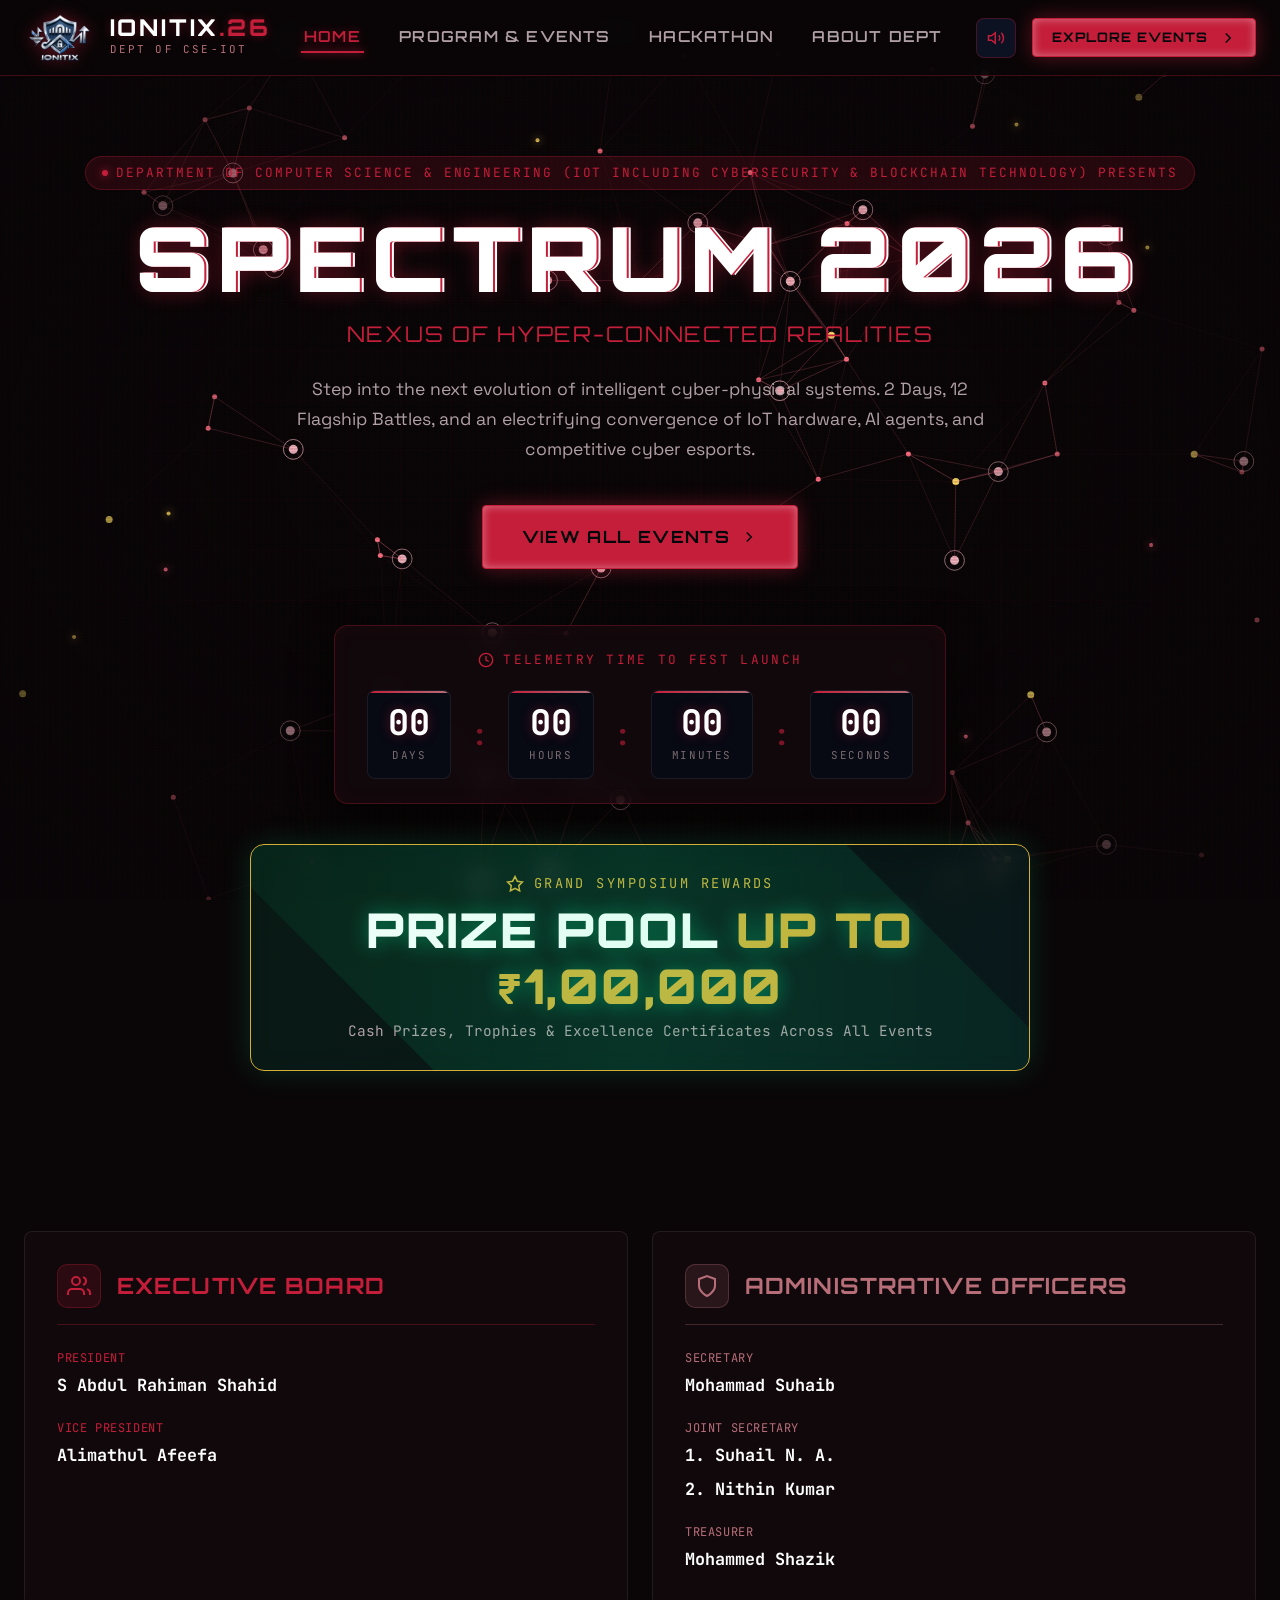
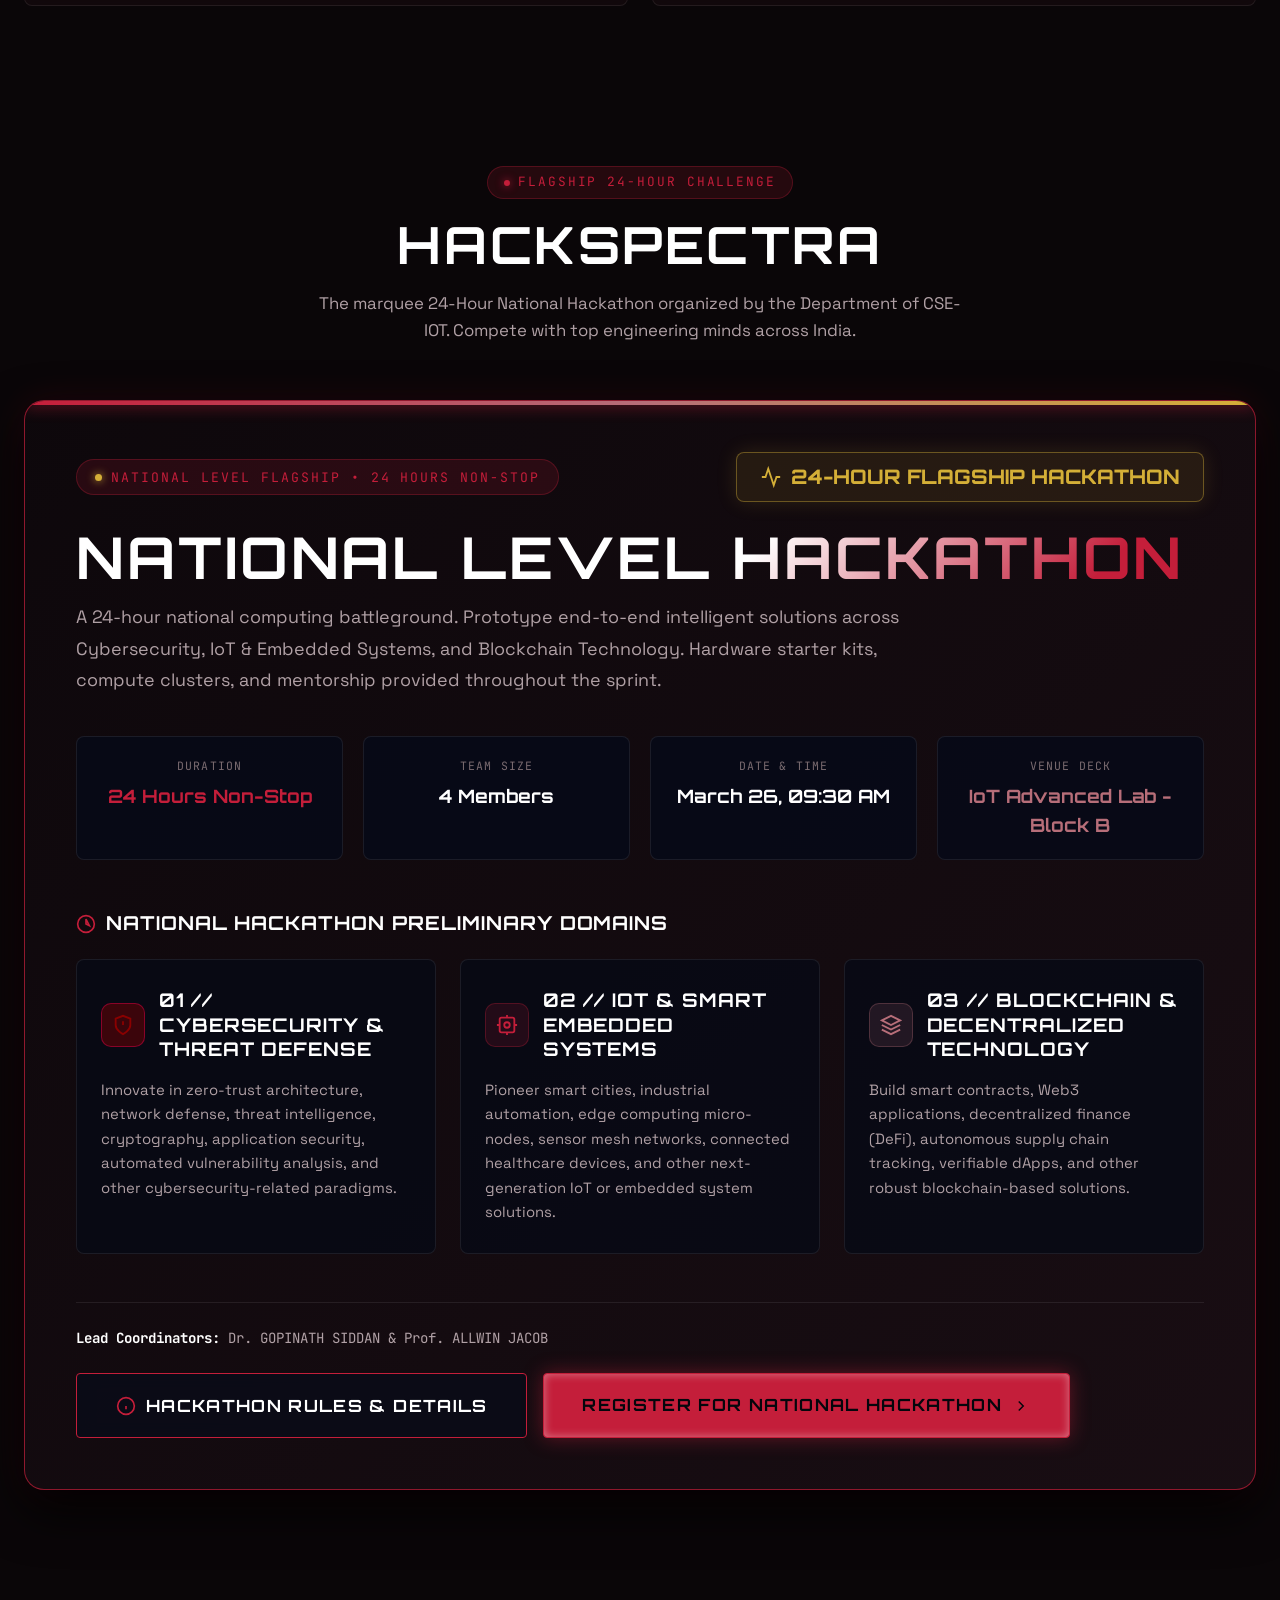
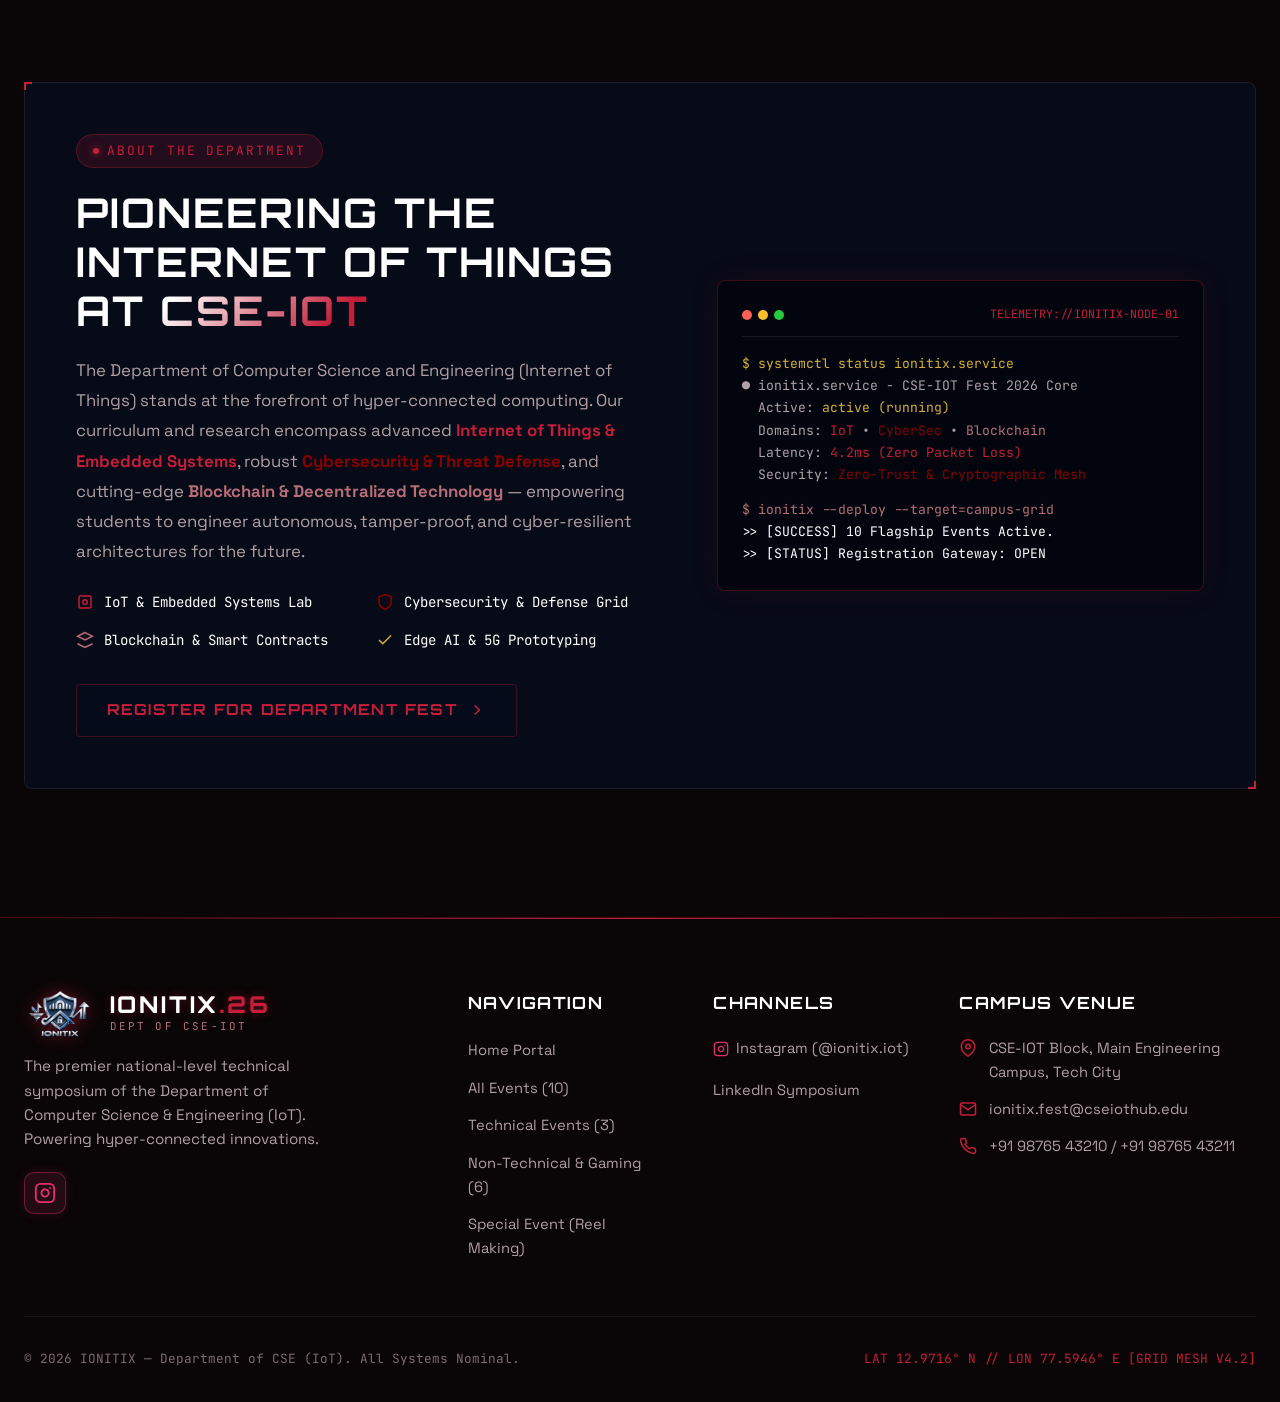
==== commit 63a1e494: "Update Vice President to Alimathul Afeefa" ====
--- a/index.html
+++ b/index.html
@@ -249,10 +249,7 @@
                 </li>
                 <li style="display: flex; flex-direction: column; gap: 0.25rem;">
                   <span style="color: var(--neon-cyan); font-size: 0.75rem; letter-spacing: 0.05em;">VICE PRESIDENT</span>
-                  <div style="display: flex; flex-direction: column; gap: 0.4rem;">
-                    <strong style="color: #fff; font-size: 1.05rem;">1. Mohammad Jinan Kormath</strong>
-                    <strong style="color: #fff; font-size: 1.05rem;">2. Salman Pasha</strong>
-                  </div>
+                  <strong style="color: #fff; font-size: 1.05rem;">Alimathul Afeefa</strong>
                 </li>
               </ul>
             </div>
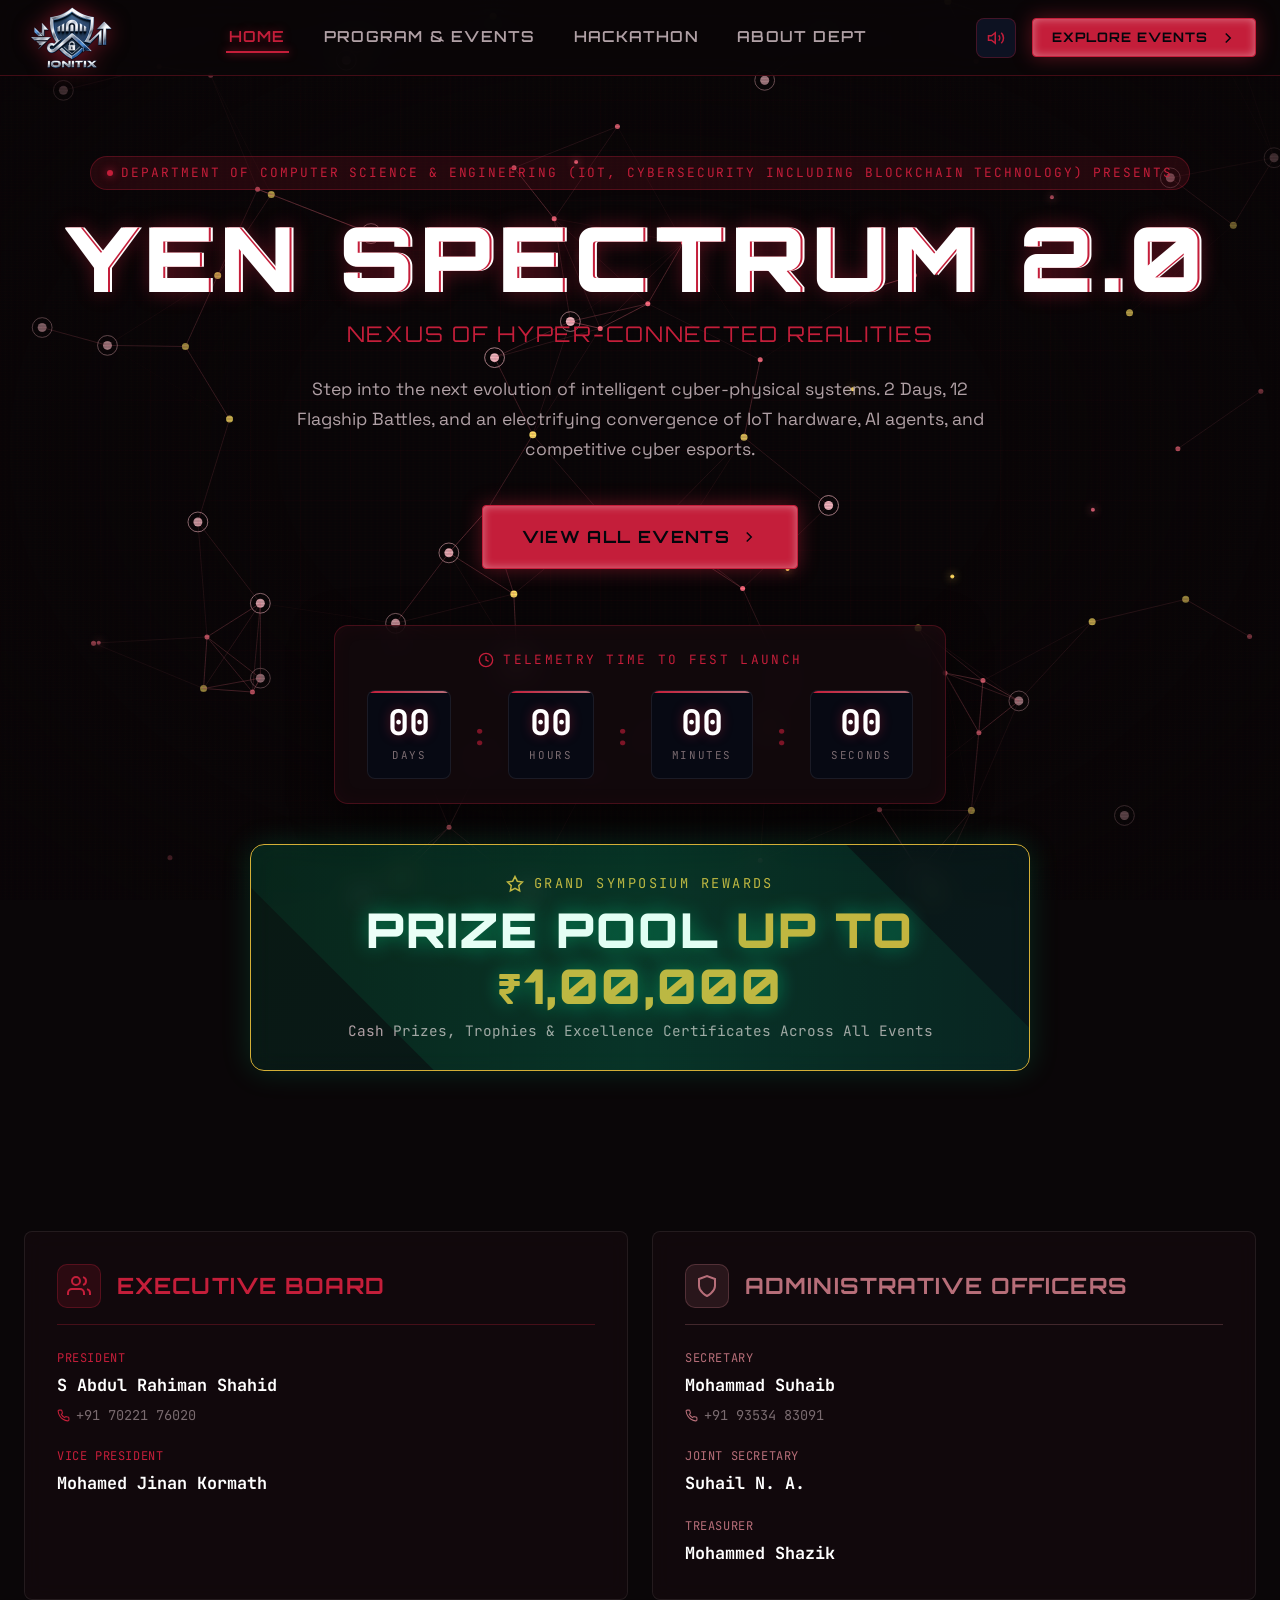
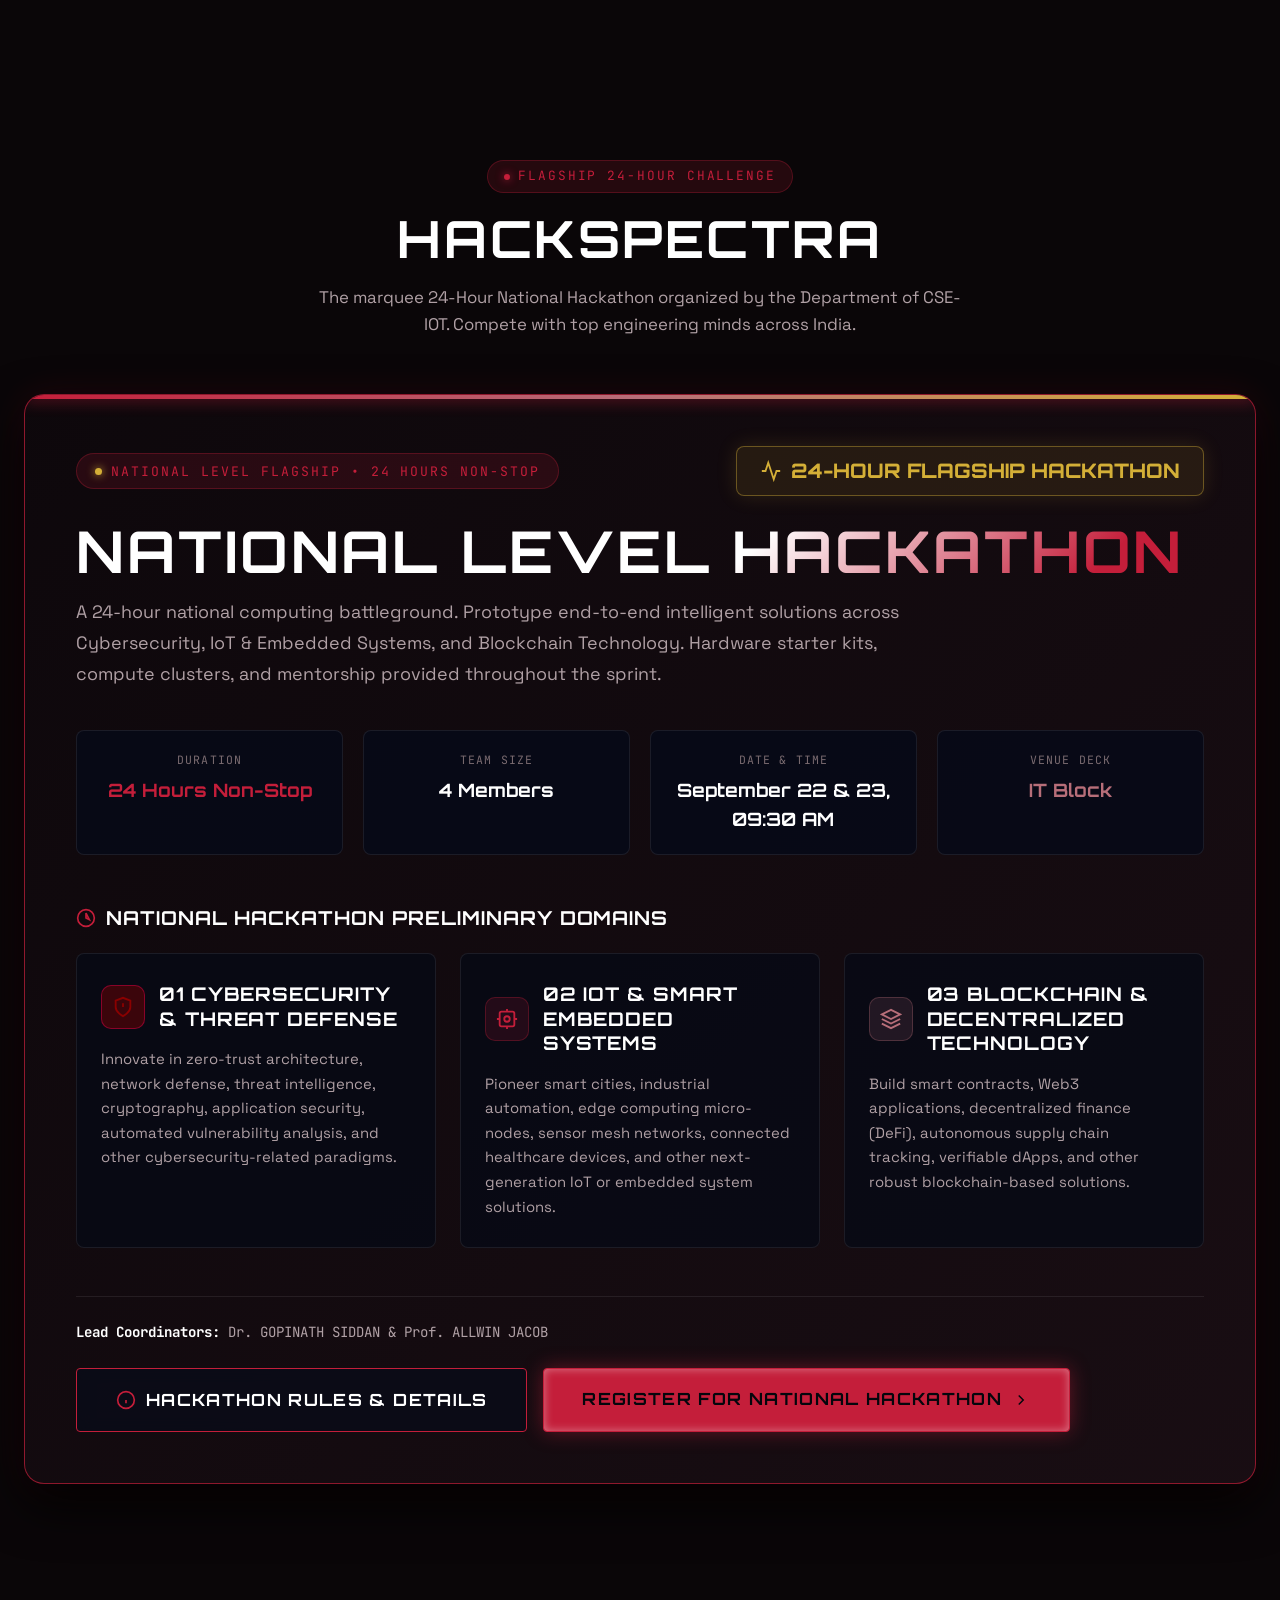
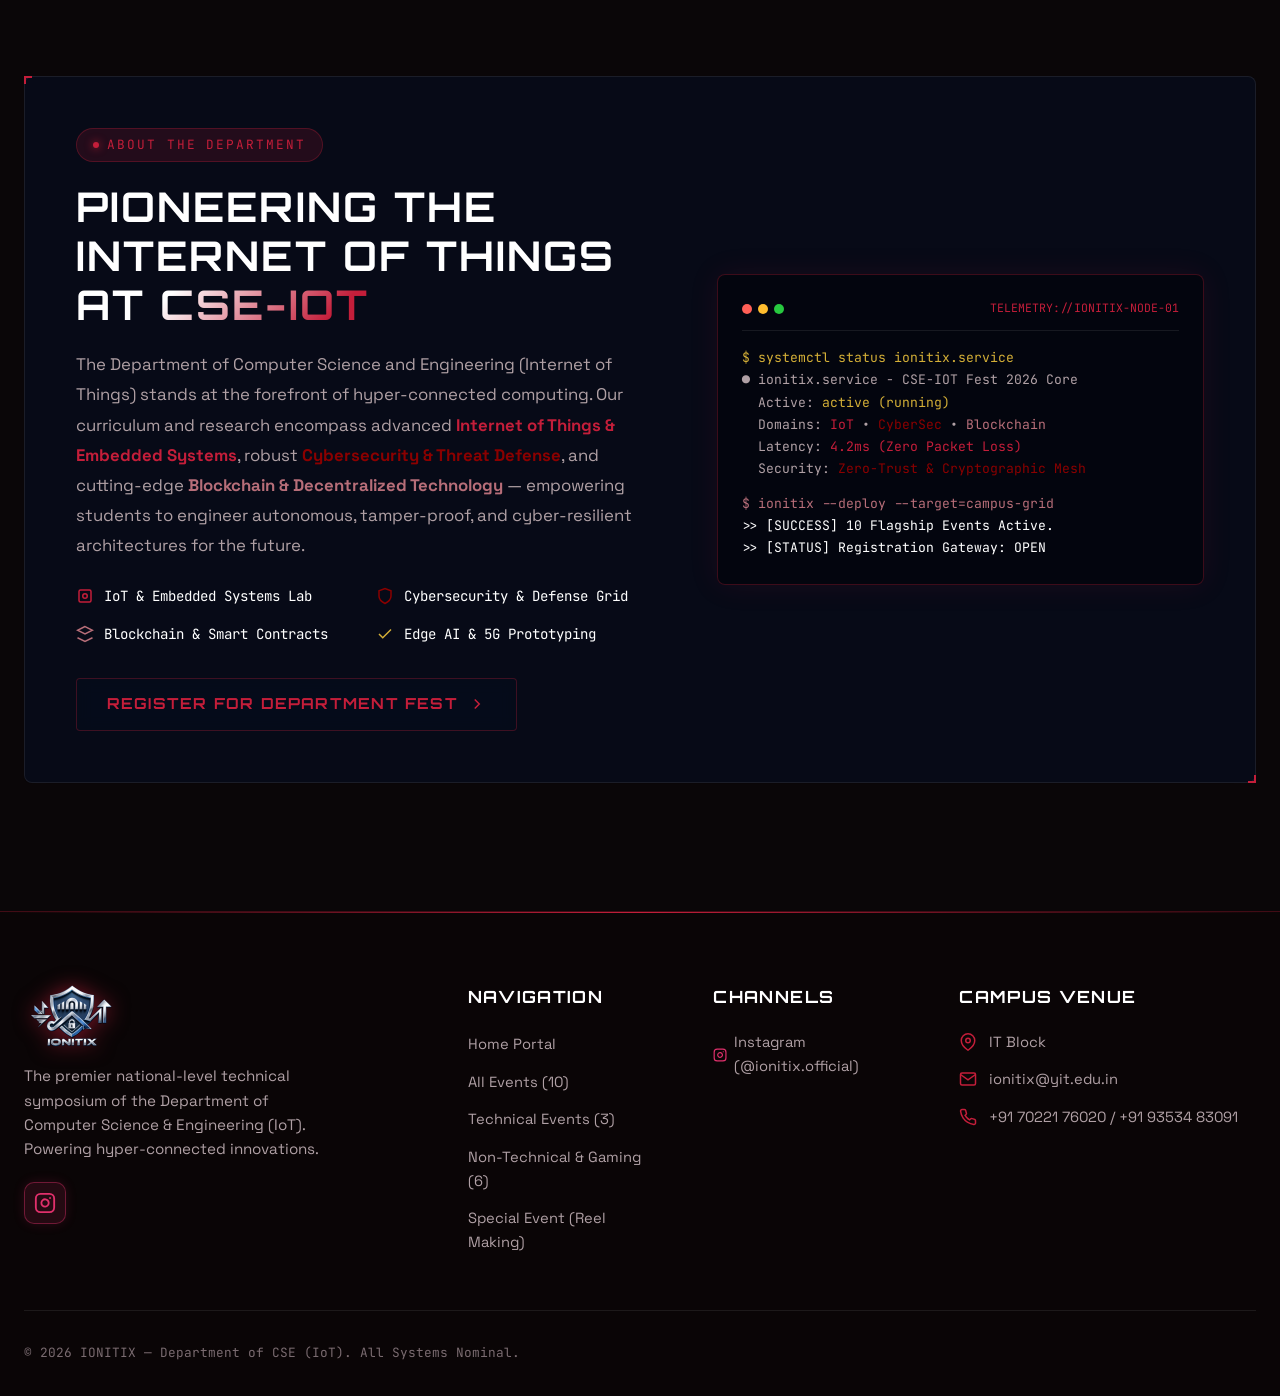
==== commit 7c5133be: "second commit" ====
--- a/index.html
+++ b/index.html
@@ -109,25 +109,25 @@
       <ul class="mobile-nav-links">
         <li>
           <a href="index.html" class="mobile-nav-link active">
-            <span>01 // HOME</span>
+            <span>01 HOME</span>
             <svg style="width: 18px; height: 18px;" viewBox="0 0 24 24" fill="none" stroke="currentColor" stroke-width="2"><polyline points="9 18 15 12 9 6"></polyline></svg>
           </a>
         </li>
         <li>
           <a href="program.html" class="mobile-nav-link">
-            <span>02 // PROGRAM & EVENTS</span>
+            <span>02 PROGRAM & EVENTS</span>
             <svg style="width: 18px; height: 18px;" viewBox="0 0 24 24" fill="none" stroke="currentColor" stroke-width="2"><polyline points="9 18 15 12 9 6"></polyline></svg>
           </a>
         </li>
         <li>
           <a href="#highlights" class="mobile-nav-link">
-            <span>03 // HACKATHON</span>
+            <span>03 HACKATHON</span>
             <svg style="width: 18px; height: 18px;" viewBox="0 0 24 24" fill="none" stroke="currentColor" stroke-width="2"><polyline points="9 18 15 12 9 6"></polyline></svg>
           </a>
         </li>
         <li>
           <a href="#about" class="mobile-nav-link">
-            <span>04 // ABOUT CSE-IOT</span>
+            <span>04 ABOUT CSE-IOT</span>
             <svg style="width: 18px; height: 18px;" viewBox="0 0 24 24" fill="none" stroke="currentColor" stroke-width="2"><polyline points="9 18 15 12 9 6"></polyline></svg>
           </a>
         </li>
@@ -152,12 +152,12 @@
           
           <!-- Department Tag -->
           <div class="section-tag reveal-fade-up">
-            <span>DEPARTMENT OF COMPUTER SCIENCE &amp; ENGINEERING (IOT including Cybersecurity &amp; Blockchain Technology) PRESENTS</span>
+            <span>DEPARTMENT OF COMPUTER SCIENCE &amp; ENGINEERING (IoT, Cybersecurity including Blockchain Technology) PRESENTS</span>
           </div>
 
           <!-- Animated Main Title -->
-          <h1 class="glitch-title section-title reveal-fade-up" data-text="SPECTRUM 2026" style="font-size: clamp(2.8rem, 7vw, 5.8rem); margin-bottom: 0.5rem; letter-spacing: 0.08em;">
-            SPECTRUM 2026
+          <h1 class="glitch-title section-title reveal-fade-up" data-text="YEN SPECTRUM 2.0" style="font-size: clamp(2.8rem, 7vw, 5.8rem); margin-bottom: 0.5rem; letter-spacing: 0.08em;">
+            YEN SPECTRUM 2.0
           </h1>
 
           <!-- Tagline & Theme -->
@@ -246,10 +246,14 @@
                 <li style="display: flex; flex-direction: column; gap: 0.25rem;">
                   <span style="color: var(--neon-cyan); font-size: 0.75rem; letter-spacing: 0.05em;">PRESIDENT</span>
                   <strong style="color: #fff; font-size: 1.05rem;">S Abdul Rahiman Shahid</strong>
+                  <a href="tel:+917022176020" style="color: var(--text-muted); font-size: 0.85rem; text-decoration: none; display: flex; align-items: center; gap: 0.35rem; margin-top: 0.1rem;">
+                    <svg style="width: 13px; height: 13px; color: var(--neon-cyan);" viewBox="0 0 24 24" fill="none" stroke="currentColor" stroke-width="2"><path d="M22 16.92v3a2 2 0 0 1-2.18 2 19.79 19.79 0 0 1-8.63-3.07 19.5 19.5 0 0 1-6-6 19.79 19.79 0 0 1-3.07-8.67A2 2 0 0 1 4.11 2h3a2 2 0 0 1 2 1.72 12.84 12.84 0 0 0 .7 2.81 2 2 0 0 1-.45 2.11L8.09 9.91a16 16 0 0 0 6 6l1.27-1.27a2 2 0 0 1 2.11-.45 12.84 12.84 0 0 0 2.81.7A2 2 0 0 1 22 16.92z"></path></svg>
+                    <span>+91 70221 76020</span>
+                  </a>
                 </li>
                 <li style="display: flex; flex-direction: column; gap: 0.25rem;">
                   <span style="color: var(--neon-cyan); font-size: 0.75rem; letter-spacing: 0.05em;">VICE PRESIDENT</span>
-                  <strong style="color: #fff; font-size: 1.05rem;">Alimathul Afeefa</strong>
+                  <strong style="color: #fff; font-size: 1.05rem;">Mohamed Jinan Kormath</strong>
                 </li>
               </ul>
             </div>
@@ -266,13 +270,14 @@
                 <li style="display: flex; flex-direction: column; gap: 0.25rem;">
                   <span style="color: var(--neon-purple); font-size: 0.75rem; letter-spacing: 0.05em;">SECRETARY</span>
                   <strong style="color: #fff; font-size: 1.05rem;">Mohammad Suhaib</strong>
+                  <a href="tel:+919353483091" style="color: var(--text-muted); font-size: 0.85rem; text-decoration: none; display: flex; align-items: center; gap: 0.35rem; margin-top: 0.1rem;">
+                    <svg style="width: 13px; height: 13px; color: var(--neon-purple);" viewBox="0 0 24 24" fill="none" stroke="currentColor" stroke-width="2"><path d="M22 16.92v3a2 2 0 0 1-2.18 2 19.79 19.79 0 0 1-8.63-3.07 19.5 19.5 0 0 1-6-6 19.79 19.79 0 0 1-3.07-8.67A2 2 0 0 1 4.11 2h3a2 2 0 0 1 2 1.72 12.84 12.84 0 0 0 .7 2.81 2 2 0 0 1-.45 2.11L8.09 9.91a16 16 0 0 0 6 6l1.27-1.27a2 2 0 0 1 2.11-.45 12.84 12.84 0 0 0 2.81.7A2 2 0 0 1 22 16.92z"></path></svg>
+                    <span>+91 93534 83091</span>
+                  </a>
                 </li>
                 <li style="display: flex; flex-direction: column; gap: 0.25rem;">
                   <span style="color: var(--neon-purple); font-size: 0.75rem; letter-spacing: 0.05em;">JOINT SECRETARY</span>
-                  <div style="display: flex; flex-direction: column; gap: 0.4rem;">
-                    <strong style="color: #fff; font-size: 1.05rem;">1. Suhail N. A.</strong>
-                    <strong style="color: #fff; font-size: 1.05rem;">2. Nithin Kumar</strong>
-                  </div>
+                  <strong style="color: #fff; font-size: 1.05rem;">Suhail N. A.</strong>
                 </li>
                 <li style="display: flex; flex-direction: column; gap: 0.25rem;">
                   <span style="color: var(--neon-purple); font-size: 0.75rem; letter-spacing: 0.05em;">TREASURER</span>
@@ -334,11 +339,11 @@
               </div>
               <div class="hack-chip">
                 <div class="hack-chip-label">DATE &amp; TIME</div>
-                <div class="hack-chip-val">March 26, 09:30 AM</div>
+                <div class="hack-chip-val">September 22 &amp; 23, 09:30 AM</div>
               </div>
               <div class="hack-chip">
                 <div class="hack-chip-label">VENUE DECK</div>
-                <div class="hack-chip-val" style="color: var(--neon-purple);">IoT Advanced Lab - Block B</div>
+                <div class="hack-chip-val" style="color: var(--neon-purple);">IT Block</div>
               </div>
             </div>
 
@@ -357,7 +362,7 @@
                     <div class="hack-track-icon" style="color: var(--neon-rose); border-color: rgba(255, 0, 85, 0.4); background: var(--neon-rose-glow);">
                       <svg viewBox="0 0 24 24" fill="none" stroke="currentColor" stroke-width="2"><path d="M12 22s8-4 8-10V5l-8-3-8 3v7c0 6 8 10 8 10z"></path><line x1="12" y1="8" x2="12" y2="12"></line><line x1="12" y1="16" x2="12.01" y2="16"></line></svg>
                     </div>
-                    <h5 class="hack-track-title">01 // Cybersecurity &amp; Threat Defense</h5>
+                    <h5 class="hack-track-title">01 Cybersecurity &amp; Threat Defense</h5>
                   </div>
                   <p class="hack-track-desc">
                     Innovate in zero-trust architecture, network defense, threat intelligence, cryptography, application security, automated vulnerability analysis, and other cybersecurity-related paradigms.
@@ -370,7 +375,7 @@
                     <div class="hack-track-icon" style="color: var(--neon-cyan); border-color: var(--border-cyan); background: var(--neon-cyan-dim);">
                       <svg viewBox="0 0 24 24" fill="none" stroke="currentColor" stroke-width="2"><rect x="4" y="4" width="16" height="16" rx="2"></rect><circle cx="12" cy="12" r="3"></circle><line x1="12" y1="1" x2="12" y2="4"></line><line x1="12" y1="20" x2="12" y2="23"></line><line x1="1" y1="12" x2="4" y2="12"></line><line x1="20" y1="12" x2="23" y2="12"></line></svg>
                     </div>
-                    <h5 class="hack-track-title">02 // IoT &amp; Smart Embedded Systems</h5>
+                    <h5 class="hack-track-title">02 IoT &amp; Smart Embedded Systems</h5>
                   </div>
                   <p class="hack-track-desc">
                     Pioneer smart cities, industrial automation, edge computing micro-nodes, sensor mesh networks, connected healthcare devices, and other next-generation IoT or embedded system solutions.
@@ -383,7 +388,7 @@
                     <div class="hack-track-icon" style="color: var(--neon-purple); border-color: var(--border-purple); background: var(--neon-purple-dim);">
                       <svg viewBox="0 0 24 24" fill="none" stroke="currentColor" stroke-width="2"><polygon points="12 2 2 7 12 12 22 7 12 2"></polygon><polyline points="2 17 12 22 22 17"></polyline><polyline points="2 12 12 17 22 12"></polyline></svg>
                     </div>
-                    <h5 class="hack-track-title">03 // Blockchain &amp; Decentralized Technology</h5>
+                    <h5 class="hack-track-title">03 Blockchain &amp; Decentralized Technology</h5>
                   </div>
                   <p class="hack-track-desc">
                     Build smart contracts, Web3 applications, decentralized finance (DeFi), autonomous supply chain tracking, verifiable dApps, and other robust blockchain-based solutions.
@@ -515,7 +520,7 @@
               The premier national-level technical symposium of the Department of Computer Science &amp; Engineering (IoT). Powering hyper-connected innovations.
             </p>
             <div style="margin-top: 1.25rem;">
-              <a href="https://instagram.com" target="_blank" rel="noopener noreferrer" class="footer-social-icon-only" title="Instagram (@ionitix.iot)" aria-label="Instagram">
+              <a href="https://www.instagram.com/ionitix.official?igsi=dW5oZ2pnMnZwczl3" target="_blank" rel="noopener noreferrer" class="footer-social-icon-only" title="Instagram (@ionitix.official)" aria-label="Instagram">
                 <svg style="width: 22px; height: 22px;" viewBox="0 0 24 24" fill="none" stroke="currentColor" stroke-width="2" stroke-linecap="round" stroke-linejoin="round">
                   <rect x="2" y="2" width="20" height="20" rx="5" ry="5"></rect>
                   <path d="M16 11.37A4 4 0 1 1 12.63 8 4 4 0 0 1 16 11.37z"></path>
@@ -540,16 +545,15 @@
             <h4 class="footer-col-title">CHANNELS</h4>
             <ul class="footer-links">
               <li>
-                <a href="https://instagram.com" target="_blank" rel="noopener" class="footer-link">
+                <a href="https://www.instagram.com/ionitix.official?igsi=dW5oZ2pnMnZwczl3" target="_blank" rel="noopener noreferrer" class="footer-link">
                   <svg style="width: 16px; height: 16px; color: #e1306c;" viewBox="0 0 24 24" fill="none" stroke="currentColor" stroke-width="2" stroke-linecap="round" stroke-linejoin="round">
                     <rect x="2" y="2" width="20" height="20" rx="5" ry="5"></rect>
                     <path d="M16 11.37A4 4 0 1 1 12.63 8 4 4 0 0 1 16 11.37z"></path>
                     <line x1="17.5" y1="6.5" x2="17.51" y2="6.5"></line>
                   </svg>
-                  <span>Instagram (@ionitix.iot)</span>
+                  <span>Instagram (@ionitix.official)</span>
                 </a>
               </li>
-              <li><a href="https://linkedin.com" target="_blank" rel="noopener" class="footer-link">LinkedIn Symposium</a></li>
             </ul>
           </div>
 
@@ -557,15 +561,15 @@
             <h4 class="footer-col-title">CAMPUS VENUE</h4>
             <div class="footer-contact-item">
               <svg viewBox="0 0 24 24" fill="none" stroke="currentColor" stroke-width="2"><path d="M21 10c0 7-9 13-9 13s-9-6-9-13a9 9 0 0 1 18 0z"></path><circle cx="12" cy="10" r="3"></circle></svg>
-              <span>CSE-IOT Block, Main Engineering Campus, Tech City</span>
+              <span>IT Block</span>
             </div>
             <div class="footer-contact-item">
               <svg viewBox="0 0 24 24" fill="none" stroke="currentColor" stroke-width="2"><path d="M4 4h16c1.1 0 2 .9 2 2v12c0 1.1-.9 2-2 2H4c-1.1 0-2-.9-2-2V6c0-1.1.9-2 2-2z"></path><polyline points="22,6 12,13 2,6"></polyline></svg>
-              <span>ionitix.fest@cseiothub.edu</span>
+              <a href="mailto:ionitix@yit.edu.in" style="color: inherit; text-decoration: none;">ionitix@yit.edu.in</a>
             </div>
             <div class="footer-contact-item">
               <svg viewBox="0 0 24 24" fill="none" stroke="currentColor" stroke-width="2"><path d="M22 16.92v3a2 2 0 0 1-2.18 2 19.79 19.79 0 0 1-8.63-3.07 19.5 19.5 0 0 1-6-6 19.79 19.79 0 0 1-3.07-8.67A2 2 0 0 1 4.11 2h3a2 2 0 0 1 2 1.72 12.84 12.84 0 0 0 .7 2.81 2 2 0 0 1-.45 2.11L8.09 9.91a16 16 0 0 0 6 6l1.27-1.27a2 2 0 0 1 2.11-.45 12.84 12.84 0 0 0 2.81.7A2 2 0 0 1 22 16.92z"></path></svg>
-              <span>+91 98765 43210 / +91 98765 43211</span>
+              <span><a href="tel:+917022176020" style="color: inherit; text-decoration: none;">+91 70221 76020</a> / <a href="tel:+919353483091" style="color: inherit; text-decoration: none;">+91 93534 83091</a></span>
             </div>
           </div>
 
@@ -573,7 +577,6 @@
 
         <div class="footer-bottom">
           <div>© 2026 IONITIX — Department of CSE (IoT). All Systems Nominal.</div>
-          <div class="footer-coords">LAT 12.9716° N // LON 77.5946° E [GRID MESH V4.2]</div>
         </div>
 
       </div>
@@ -581,14 +584,180 @@
 
   </div>
 
+  <!-- ==========================================
+       National Hackathon Rules & Format Modal
+       ========================================== -->
+  <div class="cyber-modal-backdrop" id="hackathon-modal-backdrop">
+    <div class="cyber-modal" style="max-width: 840px; width: 92%;">
+      
+      <!-- Modal Header -->
+      <div class="modal-header" style="border-bottom: 1px solid var(--border-subtle); padding-bottom: 1.25rem;">
+        <div class="modal-header-info">
+          <div class="section-tag" style="background: rgba(196, 30, 58, 0.15); border-color: var(--primary-burgundy); color: #FF7088;">FLAGSHIP 24H HACKATHON OFFICIAL GUIDELINES</div>
+          <h2 style="font-size: 1.75rem; color: #fff; margin-top: 0.35rem;">HACKSPECTRA NATIONAL HACKATHON</h2>
+          <p style="font-family: var(--font-mono); font-size: 0.85rem; color: var(--neon-cyan);">General Rules, Preliminary Round Format &amp; Final Round Guidelines</p>
+        </div>
+        <button class="modal-close-btn" id="hackathon-modal-close-btn" aria-label="Close Dialog">
+          <svg viewBox="0 0 24 24" fill="none" stroke="currentColor" stroke-width="2"><line x1="18" y1="6" x2="6" y2="18"></line><line x1="6" y1="6" x2="18" y2="18"></line></svg>
+        </button>
+      </div>
+
+      <!-- Modal Body -->
+      <div class="modal-body" style="padding: 1.5rem 1.75rem 2rem; max-height: 75vh; overflow-y: auto;">
+        
+        <!-- Key Meta Highlights Chips -->
+        <div style="display: grid; grid-template-columns: repeat(auto-fit, minmax(210px, 1fr)); gap: 1rem; margin-bottom: 2rem;">
+          <div style="background: var(--bg-tertiary); border: 1px solid var(--border-subtle); border-radius: var(--radius-sm); padding: 0.85rem 1rem; font-family: var(--font-mono);">
+            <span style="color: var(--text-muted); display: block; font-size: 0.72rem; text-transform: uppercase; margin-bottom: 0.2rem;">Team Requirement</span>
+            <strong style="color: var(--neon-rose); font-size: 0.95rem;">Exactly 4 Members</strong>
+          </div>
+          <div style="background: var(--bg-tertiary); border: 1px solid var(--border-subtle); border-radius: var(--radius-sm); padding: 0.85rem 1rem; font-family: var(--font-mono);">
+            <span style="color: var(--text-muted); display: block; font-size: 0.72rem; text-transform: uppercase; margin-bottom: 0.2rem;">Institution</span>
+            <strong style="color: #ffffff; font-size: 0.95rem;">Same College / University</strong>
+          </div>
+          <div style="background: var(--bg-tertiary); border: 1px solid var(--border-subtle); border-radius: var(--radius-sm); padding: 0.85rem 1rem; font-family: var(--font-mono);">
+            <span style="color: var(--text-muted); display: block; font-size: 0.72rem; text-transform: uppercase; margin-bottom: 0.2rem;">Preliminary Fee</span>
+            <strong style="color: var(--neon-emerald); font-size: 0.95rem;">FREE (No Entry Fee)</strong>
+          </div>
+        </div>
+
+        <!-- Section 1: General Rules -->
+        <div style="margin-bottom: 2.25rem;">
+          <h3 style="font-family: var(--font-display); font-size: 1.25rem; color: #ffffff; margin-bottom: 1.25rem; display: flex; align-items: center; gap: 0.6rem; border-bottom: 1px solid var(--border-subtle); padding-bottom: 0.6rem;">
+            <svg style="width: 22px; height: 22px; color: var(--primary-burgundy);" viewBox="0 0 24 24" fill="none" stroke="currentColor" stroke-width="2"><path d="M12 22s8-4 8-10V5l-8-3-8 3v7c0 6 8 10 8 10z"></path><polyline points="9 11 12 14 22 4"></polyline></svg>
+            <span>GENERAL RULES</span>
+          </h3>
+
+          <ul style="display: flex; flex-direction: column; gap: 0.85rem; list-style: none; padding: 0; margin: 0;">
+            <li style="display: flex; align-items: flex-start; gap: 0.75rem; font-size: 0.92rem; color: var(--text-secondary); line-height: 1.6;">
+              <span style="color: var(--primary-burgundy); font-family: var(--font-mono); font-weight: 700; min-width: 35px;">01</span>
+              <span>A team must consist of <strong>exactly 4 members</strong>.</span>
+            </li>
+            <li style="display: flex; align-items: flex-start; gap: 0.75rem; font-size: 0.92rem; color: var(--text-secondary); line-height: 1.6;">
+              <span style="color: var(--primary-burgundy); font-family: var(--font-mono); font-weight: 700; min-width: 35px;">02</span>
+              <span>All team members must belong to the <strong>same college/university</strong>.</span>
+            </li>
+            <li style="display: flex; align-items: flex-start; gap: 0.75rem; font-size: 0.92rem; color: var(--text-secondary); line-height: 1.6;">
+              <span style="color: var(--primary-burgundy); font-family: var(--font-mono); font-weight: 700; min-width: 35px;">03</span>
+              <span>Participants must bring their own <strong>laptops, chargers, power adapters, extension boards, mouse</strong>, and any other accessories or equipment needed for development.</span>
+            </li>
+            <li style="display: flex; align-items: flex-start; gap: 0.75rem; font-size: 0.92rem; color: var(--text-secondary); line-height: 1.6;">
+              <span style="color: var(--primary-burgundy); font-family: var(--font-mono); font-weight: 700; min-width: 35px;">04</span>
+              <span>Participants are expected to maintain professionalism, discipline, and decorum throughout the event and treat fellow participants, mentors, judges, and organizers with respect.</span>
+            </li>
+            <li style="display: flex; align-items: flex-start; gap: 0.75rem; font-size: 0.92rem; color: var(--text-secondary); line-height: 1.6;">
+              <span style="color: var(--primary-burgundy); font-family: var(--font-mono); font-weight: 700; min-width: 35px;">05</span>
+              <span>Teams must adhere to the event schedule. Late submissions or delays may result in disqualification.</span>
+            </li>
+            <li style="display: flex; align-items: flex-start; gap: 0.75rem; font-size: 0.92rem; color: var(--text-secondary); line-height: 1.6;">
+              <span style="color: var(--primary-burgundy); font-family: var(--font-mono); font-weight: 700; min-width: 35px;">06</span>
+              <span>Any form of plagiarism, cheating, or unfair means will lead to immediate disqualification.</span>
+            </li>
+            <li style="display: flex; align-items: flex-start; gap: 0.75rem; font-size: 0.92rem; color: var(--text-secondary); line-height: 1.6;">
+              <span style="color: var(--primary-burgundy); font-family: var(--font-mono); font-weight: 700; min-width: 35px;">07</span>
+              <span>The decision of the judges and organizing committee shall be final and binding.</span>
+            </li>
+            <li style="display: flex; align-items: flex-start; gap: 0.75rem; font-size: 0.92rem; color: var(--text-secondary); line-height: 1.6;">
+              <span style="color: var(--primary-burgundy); font-family: var(--font-mono); font-weight: 700; min-width: 35px;">08</span>
+              <span>Teams must create the repository using the organizer-provided GitHub account and must push their latest code <strong>at least once every hour</strong> throughout the hackathon to maintain a record of their progress.</span>
+            </li>
+            <li style="display: flex; align-items: flex-start; gap: 0.75rem; font-size: 0.92rem; color: var(--text-secondary); line-height: 1.6;">
+              <span style="color: var(--primary-burgundy); font-family: var(--font-mono); font-weight: 700; min-width: 35px;">09</span>
+              <span>Sleeping beds will be provided by the organizers at night.</span>
+            </li>
+          </ul>
+        </div>
+
+        <!-- Section 2: Event Format -->
+        <div style="margin-bottom: 2rem;">
+          <h3 style="font-family: var(--font-display); font-size: 1.25rem; color: #ffffff; margin-bottom: 1.25rem; display: flex; align-items: center; gap: 0.6rem; border-bottom: 1px solid var(--border-subtle); padding-bottom: 0.6rem;">
+            <svg style="width: 22px; height: 22px; color: var(--neon-cyan);" viewBox="0 0 24 24" fill="none" stroke="currentColor" stroke-width="2"><polygon points="12 2 2 7 12 12 22 7 12 2"></polygon><polyline points="2 17 12 22 22 17"></polyline><polyline points="2 12 12 17 22 12"></polyline></svg>
+            <span>EVENT FORMAT</span>
+          </h3>
+
+          <!-- Preliminary Round Box -->
+          <div style="background: rgba(0, 240, 255, 0.04); border: 1px solid var(--border-cyan); border-radius: var(--radius-md); padding: 1.25rem 1.5rem; margin-bottom: 1.25rem;">
+            <div style="display: flex; align-items: center; justify-content: space-between; margin-bottom: 0.75rem; flex-wrap: wrap; gap: 0.5rem;">
+              <h4 style="font-family: var(--font-display); font-size: 1.1rem; color: var(--neon-cyan); margin: 0;">STAGE 01 PRELIMINARY ROUND</h4>
+              <span style="font-family: var(--font-mono); font-size: 0.78rem; background: rgba(0, 240, 255, 0.12); color: var(--neon-cyan); border: 1px solid var(--border-cyan); padding: 0.2rem 0.6rem; border-radius: 20px;">PPT PROPOSAL SUBMISSION</span>
+            </div>
+            
+            <p style="font-size: 0.9rem; color: var(--text-secondary); line-height: 1.65; margin-bottom: 1rem;">
+              Teams must submit a <strong>PowerPoint presentation (PPT)</strong> presenting their proposed solution by choosing any one of the following domains:
+            </p>
+
+            <div style="display: flex; flex-direction: column; gap: 0.85rem; margin-bottom: 1rem;">
+              <div style="background: var(--bg-card); border: 1px solid var(--border-subtle); border-radius: var(--radius-sm); padding: 0.85rem 1rem;">
+                <strong style="color: var(--neon-rose); font-family: var(--font-mono); font-size: 0.9rem; display: block; margin-bottom: 0.25rem;">🛡️ Cybersecurity &amp; Threat Defense</strong>
+                <p style="font-size: 0.85rem; color: var(--text-muted); margin: 0; line-height: 1.5;">Examples include zero-trust architecture, network defense, threat intelligence, cryptography, application security, and other cybersecurity-related innovations.</p>
+              </div>
+
+              <div style="background: var(--bg-card); border: 1px solid var(--border-subtle); border-radius: var(--radius-sm); padding: 0.85rem 1rem;">
+                <strong style="color: var(--neon-cyan); font-family: var(--font-mono); font-size: 0.9rem; display: block; margin-bottom: 0.25rem;">⚡ IoT &amp; Smart Embedded Systems</strong>
+                <p style="font-size: 0.85rem; color: var(--text-muted); margin: 0; line-height: 1.5;">Examples include smart cities, industrial automation, edge computing, sensor networks, healthcare devices, and other IoT or embedded system solutions.</p>
+              </div>
+
+              <div style="background: var(--bg-card); border: 1px solid var(--border-subtle); border-radius: var(--radius-sm); padding: 0.85rem 1rem;">
+                <strong style="color: var(--neon-purple); font-family: var(--font-mono); font-size: 0.9rem; display: block; margin-bottom: 0.25rem;">🔗 Blockchain &amp; Decentralized Technology</strong>
+                <p style="font-size: 0.85rem; color: var(--text-muted); margin: 0; line-height: 1.5;">Examples include smart contracts, Web3 applications, decentralized finance (DeFi), supply chain tracking, dApps, and other blockchain-based solutions.</p>
+              </div>
+            </div>
+
+            <div style="font-family: var(--font-mono); font-size: 0.8rem; color: var(--text-muted); background: rgba(255, 255, 255, 0.03); padding: 0.6rem 0.85rem; border-radius: var(--radius-sm); border-left: 3px solid var(--neon-cyan);">
+              <strong>Note:</strong> The examples listed above are illustrative only. Teams are free to propose any innovative idea that falls within the selected domain.
+            </div>
+          </div>
+
+          <!-- Final Round Box -->
+          <div style="background: rgba(196, 30, 58, 0.05); border: 1px solid var(--primary-burgundy); border-radius: var(--radius-md); padding: 1.25rem 1.5rem; margin-bottom: 1.25rem;">
+            <div style="display: flex; align-items: center; justify-content: space-between; margin-bottom: 0.75rem; flex-wrap: wrap; gap: 0.5rem;">
+              <h4 style="font-family: var(--font-display); font-size: 1.1rem; color: #FF7088; margin: 0;">STAGE 02 FINAL ROUND (TOP 20 SHORTLISTED)</h4>
+              <span style="font-family: var(--font-mono); font-size: 0.78rem; background: rgba(196, 30, 58, 0.15); color: #FF7088; border: 1px solid var(--primary-burgundy); padding: 0.2rem 0.6rem; border-radius: 20px;">24H ON-SITE SPRINT</span>
+            </div>
+
+            <ul style="display: flex; flex-direction: column; gap: 0.6rem; list-style: none; padding: 0; margin-bottom: 1rem;">
+              <li style="display: flex; align-items: flex-start; gap: 0.6rem; font-size: 0.9rem; color: var(--text-secondary); line-height: 1.55;">
+                <span style="color: #FF7088;">&bull;</span>
+                <span>The <strong>top 20 ideas</strong> from the preliminary round will be shortlisted for the finals.</span>
+              </li>
+              <li style="display: flex; align-items: flex-start; gap: 0.6rem; font-size: 0.9rem; color: var(--text-secondary); line-height: 1.55;">
+                <span style="color: #FF7088;">&bull;</span>
+                <span>Shortlisted teams must build and present a working solution at the event venue.</span>
+              </li>
+              <li style="display: flex; align-items: flex-start; gap: 0.6rem; font-size: 0.9rem; color: var(--text-secondary); line-height: 1.55;">
+                <span style="color: #FF7088;">&bull;</span>
+                <span>Finalists will be provided with an <strong>on-the-spot problem statement/theme</strong> during the event and will be required to design and build a working solution within the given time.</span>
+              </li>
+            </ul>
+
+            <!-- Registration Fee Alert Box -->
+            <div style="font-family: var(--font-mono); font-size: 0.82rem; color: #ffbd2e; background: rgba(255, 189, 46, 0.08); padding: 0.75rem 1rem; border-radius: var(--radius-sm); border: 1px solid rgba(255, 189, 46, 0.3); display: flex; align-items: center; gap: 0.6rem;">
+              <svg style="width: 20px; height: 20px; color: #ffbd2e; flex-shrink: 0;" viewBox="0 0 24 24" fill="none" stroke="currentColor" stroke-width="2"><circle cx="12" cy="12" r="10"></circle><line x1="12" y1="8" x2="12" y2="12"></line><line x1="12" y1="16" x2="12.01" y2="16"></line></svg>
+              <span><strong>Note:</strong> Registration fees are applicable ONLY to teams shortlisted for the final round. No registration fee is required at the preliminary round stage.</span>
+            </div>
+          </div>
+
+        </div>
+
+        <!-- Footer Action Row -->
+        <div style="text-align: center; padding-top: 1rem; border-top: 1px solid var(--border-subtle); display: flex; justify-content: flex-end; gap: 1rem; flex-wrap: wrap;">
+          <a href="brochure.pdf" download="brochure.pdf" target="_blank" class="btn btn-cyber-primary btn-lg" style="justify-content: center;">
+            <span>Download Brochure</span>
+            <svg viewBox="0 0 24 24" fill="none" stroke="currentColor" stroke-width="2"><path d="M21 15v4a2 2 0 0 1-2 2H5a2 2 0 0 1-2-2v-4"></path><polyline points="7 10 12 15 17 10"></polyline><line x1="12" y1="15" x2="12" y2="3"></line></svg>
+          </a>
+        </div>
+
+      </div>
+    </div>
+
   <!-- Scripts -->
   <script src="scripts/audio.js"></script>
-  <script src="scripts/canvas-mesh.js?v=20"></script>
-  <script src="scripts/events-data.js?v=20"></script>
+  <script src="scripts/canvas-mesh.js?v=21"></script>
+  <script src="scripts/events-data.js?v=21"></script>
   <script src="scripts/animations.js"></script>
-  <script src="scripts/app.js?v=20"></script>
-
-  <!-- Inline Countdown Guarantee (runs even if app.js cached) -->
+  <script src="scripts/app.js?v=21"></script>
+
+  <!-- Inline Countdown Guarantee -->
   <script>
     (function() {
       const target = new Date('2026-09-22T09:00:00+05:30').getTime();
@@ -617,171 +786,5 @@
       setInterval(tick, 1000);
     })();
   </script>
-
-  <!-- ==========================================
-       National Hackathon Rules & Format Modal
-       ========================================== -->
-  <div class="cyber-modal-backdrop" id="hackathon-modal-backdrop">
-    <div class="cyber-modal" style="max-width: 840px; width: 92%;">
-      
-      <!-- Modal Header -->
-      <div class="modal-header" style="border-bottom: 1px solid var(--border-subtle); padding-bottom: 1.25rem;">
-        <div class="modal-header-info">
-          <div class="section-tag" style="background: rgba(196, 30, 58, 0.15); border-color: var(--primary-burgundy); color: #FF7088;">FLAGSHIP 24H HACKATHON // OFFICIAL GUIDELINES</div>
-          <h2 style="font-size: 1.75rem; color: #fff; margin-top: 0.35rem;">HACKSPECTRA // NATIONAL HACKATHON</h2>
-          <p style="font-family: var(--font-mono); font-size: 0.85rem; color: var(--neon-cyan);">// General Rules, Preliminary Round Format &amp; Final Round Guidelines</p>
-        </div>
-        <button class="modal-close-btn" id="hackathon-modal-close-btn" aria-label="Close Dialog">
-          <svg viewBox="0 0 24 24" fill="none" stroke="currentColor" stroke-width="2"><line x1="18" y1="6" x2="6" y2="18"></line><line x1="6" y1="6" x2="18" y2="18"></line></svg>
-        </button>
-      </div>
-
-      <!-- Modal Body -->
-      <div class="modal-body" style="padding: 1.5rem 1.75rem 2rem; max-height: 75vh; overflow-y: auto;">
-        
-        <!-- Key Meta Highlights Chips -->
-        <div style="display: grid; grid-template-columns: repeat(auto-fit, minmax(210px, 1fr)); gap: 1rem; margin-bottom: 2rem;">
-          <div style="background: var(--bg-tertiary); border: 1px solid var(--border-subtle); border-radius: var(--radius-sm); padding: 0.85rem 1rem; font-family: var(--font-mono);">
-            <span style="color: var(--text-muted); display: block; font-size: 0.72rem; text-transform: uppercase; margin-bottom: 0.2rem;">Team Requirement</span>
-            <strong style="color: var(--neon-rose); font-size: 0.95rem;">Exactly 4 Members</strong>
-          </div>
-          <div style="background: var(--bg-tertiary); border: 1px solid var(--border-subtle); border-radius: var(--radius-sm); padding: 0.85rem 1rem; font-family: var(--font-mono);">
-            <span style="color: var(--text-muted); display: block; font-size: 0.72rem; text-transform: uppercase; margin-bottom: 0.2rem;">Institution</span>
-            <strong style="color: #ffffff; font-size: 0.95rem;">Same College / University</strong>
-          </div>
-          <div style="background: var(--bg-tertiary); border: 1px solid var(--border-subtle); border-radius: var(--radius-sm); padding: 0.85rem 1rem; font-family: var(--font-mono);">
-            <span style="color: var(--text-muted); display: block; font-size: 0.72rem; text-transform: uppercase; margin-bottom: 0.2rem;">Preliminary Fee</span>
-            <strong style="color: var(--neon-emerald); font-size: 0.95rem;">FREE (No Entry Fee)</strong>
-          </div>
-        </div>
-
-        <!-- Section 1: General Rules -->
-        <div style="margin-bottom: 2.25rem;">
-          <h3 style="font-family: var(--font-display); font-size: 1.25rem; color: #ffffff; margin-bottom: 1.25rem; display: flex; align-items: center; gap: 0.6rem; border-bottom: 1px solid var(--border-subtle); padding-bottom: 0.6rem;">
-            <svg style="width: 22px; height: 22px; color: var(--primary-burgundy);" viewBox="0 0 24 24" fill="none" stroke="currentColor" stroke-width="2"><path d="M12 22s8-4 8-10V5l-8-3-8 3v7c0 6 8 10 8 10z"></path><polyline points="9 11 12 14 22 4"></polyline></svg>
-            <span>GENERAL RULES</span>
-          </h3>
-
-          <ul style="display: flex; flex-direction: column; gap: 0.85rem; list-style: none; padding: 0; margin: 0;">
-            <li style="display: flex; align-items: flex-start; gap: 0.75rem; font-size: 0.92rem; color: var(--text-secondary); line-height: 1.6;">
-              <span style="color: var(--primary-burgundy); font-family: var(--font-mono); font-weight: 700; min-width: 35px;">01 //</span>
-              <span>A team must consist of <strong>exactly 4 members</strong>.</span>
-            </li>
-            <li style="display: flex; align-items: flex-start; gap: 0.75rem; font-size: 0.92rem; color: var(--text-secondary); line-height: 1.6;">
-              <span style="color: var(--primary-burgundy); font-family: var(--font-mono); font-weight: 700; min-width: 35px;">02 //</span>
-              <span>All team members must belong to the <strong>same college/university</strong>.</span>
-            </li>
-            <li style="display: flex; align-items: flex-start; gap: 0.75rem; font-size: 0.92rem; color: var(--text-secondary); line-height: 1.6;">
-              <span style="color: var(--primary-burgundy); font-family: var(--font-mono); font-weight: 700; min-width: 35px;">03 //</span>
-              <span>Participants must bring their own <strong>laptops, chargers, power adapters, extension boards, mouse</strong>, and any other accessories or equipment needed for development.</span>
-            </li>
-            <li style="display: flex; align-items: flex-start; gap: 0.75rem; font-size: 0.92rem; color: var(--text-secondary); line-height: 1.6;">
-              <span style="color: var(--primary-burgundy); font-family: var(--font-mono); font-weight: 700; min-width: 35px;">04 //</span>
-              <span>Participants are expected to maintain professionalism, discipline, and decorum throughout the event and treat fellow participants, mentors, judges, and organizers with respect.</span>
-            </li>
-            <li style="display: flex; align-items: flex-start; gap: 0.75rem; font-size: 0.92rem; color: var(--text-secondary); line-height: 1.6;">
-              <span style="color: var(--primary-burgundy); font-family: var(--font-mono); font-weight: 700; min-width: 35px;">05 //</span>
-              <span>Teams must adhere to the event schedule. Late submissions or delays may result in disqualification.</span>
-            </li>
-            <li style="display: flex; align-items: flex-start; gap: 0.75rem; font-size: 0.92rem; color: var(--text-secondary); line-height: 1.6;">
-              <span style="color: var(--primary-burgundy); font-family: var(--font-mono); font-weight: 700; min-width: 35px;">06 //</span>
-              <span>Any form of plagiarism, cheating, or unfair means will lead to immediate disqualification.</span>
-            </li>
-            <li style="display: flex; align-items: flex-start; gap: 0.75rem; font-size: 0.92rem; color: var(--text-secondary); line-height: 1.6;">
-              <span style="color: var(--primary-burgundy); font-family: var(--font-mono); font-weight: 700; min-width: 35px;">07 //</span>
-              <span>The decision of the judges and organizing committee shall be final and binding.</span>
-            </li>
-            <li style="display: flex; align-items: flex-start; gap: 0.75rem; font-size: 0.92rem; color: var(--text-secondary); line-height: 1.6;">
-              <span style="color: var(--primary-burgundy); font-family: var(--font-mono); font-weight: 700; min-width: 35px;">08 //</span>
-              <span>Teams must create the repository using the organizer-provided GitHub account and must push their latest code <strong>at least once every hour</strong> throughout the hackathon to maintain a record of their progress.</span>
-            </li>
-            <li style="display: flex; align-items: flex-start; gap: 0.75rem; font-size: 0.92rem; color: var(--text-secondary); line-height: 1.6;">
-              <span style="color: var(--primary-burgundy); font-family: var(--font-mono); font-weight: 700; min-width: 35px;">09 //</span>
-              <span>Sleeping beds will be provided by the organizers at night.</span>
-            </li>
-          </ul>
-        </div>
-
-        <!-- Section 2: Event Format -->
-        <div style="margin-bottom: 2rem;">
-          <h3 style="font-family: var(--font-display); font-size: 1.25rem; color: #ffffff; margin-bottom: 1.25rem; display: flex; align-items: center; gap: 0.6rem; border-bottom: 1px solid var(--border-subtle); padding-bottom: 0.6rem;">
-            <svg style="width: 22px; height: 22px; color: var(--neon-cyan);" viewBox="0 0 24 24" fill="none" stroke="currentColor" stroke-width="2"><polygon points="12 2 2 7 12 12 22 7 12 2"></polygon><polyline points="2 17 12 22 22 17"></polyline><polyline points="2 12 12 17 22 12"></polyline></svg>
-            <span>EVENT FORMAT</span>
-          </h3>
-
-          <!-- Preliminary Round Box -->
-          <div style="background: rgba(0, 240, 255, 0.04); border: 1px solid var(--border-cyan); border-radius: var(--radius-md); padding: 1.25rem 1.5rem; margin-bottom: 1.25rem;">
-            <div style="display: flex; align-items: center; justify-content: space-between; margin-bottom: 0.75rem; flex-wrap: wrap; gap: 0.5rem;">
-              <h4 style="font-family: var(--font-display); font-size: 1.1rem; color: var(--neon-cyan); margin: 0;">STAGE 01 // PRELIMINARY ROUND</h4>
-              <span style="font-family: var(--font-mono); font-size: 0.78rem; background: rgba(0, 240, 255, 0.12); color: var(--neon-cyan); border: 1px solid var(--border-cyan); padding: 0.2rem 0.6rem; border-radius: 20px;">PPT PROPOSAL SUBMISSION</span>
-            </div>
-            
-            <p style="font-size: 0.9rem; color: var(--text-secondary); line-height: 1.65; margin-bottom: 1rem;">
-              Teams must submit a <strong>PowerPoint presentation (PPT)</strong> presenting their proposed solution by choosing any one of the following domains:
-            </p>
-
-            <div style="display: flex; flex-direction: column; gap: 0.85rem; margin-bottom: 1rem;">
-              <div style="background: var(--bg-card); border: 1px solid var(--border-subtle); border-radius: var(--radius-sm); padding: 0.85rem 1rem;">
-                <strong style="color: var(--neon-rose); font-family: var(--font-mono); font-size: 0.9rem; display: block; margin-bottom: 0.25rem;">🛡️ Cybersecurity &amp; Threat Defense</strong>
-                <p style="font-size: 0.85rem; color: var(--text-muted); margin: 0; line-height: 1.5;">Examples include zero-trust architecture, network defense, threat intelligence, cryptography, application security, and other cybersecurity-related innovations.</p>
-              </div>
-
-              <div style="background: var(--bg-card); border: 1px solid var(--border-subtle); border-radius: var(--radius-sm); padding: 0.85rem 1rem;">
-                <strong style="color: var(--neon-cyan); font-family: var(--font-mono); font-size: 0.9rem; display: block; margin-bottom: 0.25rem;">⚡ IoT &amp; Smart Embedded Systems</strong>
-                <p style="font-size: 0.85rem; color: var(--text-muted); margin: 0; line-height: 1.5;">Examples include smart cities, industrial automation, edge computing, sensor networks, healthcare devices, and other IoT or embedded system solutions.</p>
-              </div>
-
-              <div style="background: var(--bg-card); border: 1px solid var(--border-subtle); border-radius: var(--radius-sm); padding: 0.85rem 1rem;">
-                <strong style="color: var(--neon-purple); font-family: var(--font-mono); font-size: 0.9rem; display: block; margin-bottom: 0.25rem;">🔗 Blockchain &amp; Decentralized Technology</strong>
-                <p style="font-size: 0.85rem; color: var(--text-muted); margin: 0; line-height: 1.5;">Examples include smart contracts, Web3 applications, decentralized finance (DeFi), supply chain tracking, dApps, and other blockchain-based solutions.</p>
-              </div>
-            </div>
-
-            <div style="font-family: var(--font-mono); font-size: 0.8rem; color: var(--text-muted); background: rgba(255, 255, 255, 0.03); padding: 0.6rem 0.85rem; border-radius: var(--radius-sm); border-left: 3px solid var(--neon-cyan);">
-              <strong>Note:</strong> The examples listed above are illustrative only. Teams are free to propose any innovative idea that falls within the selected domain.
-            </div>
-          </div>
-
-          <!-- Final Round Box -->
-          <div style="background: rgba(196, 30, 58, 0.05); border: 1px solid var(--primary-burgundy); border-radius: var(--radius-md); padding: 1.25rem 1.5rem; margin-bottom: 1.25rem;">
-            <div style="display: flex; align-items: center; justify-content: space-between; margin-bottom: 0.75rem; flex-wrap: wrap; gap: 0.5rem;">
-              <h4 style="font-family: var(--font-display); font-size: 1.1rem; color: #FF7088; margin: 0;">STAGE 02 // FINAL ROUND (TOP 20 SHORTLISTED)</h4>
-              <span style="font-family: var(--font-mono); font-size: 0.78rem; background: rgba(196, 30, 58, 0.15); color: #FF7088; border: 1px solid var(--primary-burgundy); padding: 0.2rem 0.6rem; border-radius: 20px;">24H ON-SITE SPRINT</span>
-            </div>
-
-            <ul style="display: flex; flex-direction: column; gap: 0.6rem; list-style: none; padding: 0; margin-bottom: 1rem;">
-              <li style="display: flex; align-items: flex-start; gap: 0.6rem; font-size: 0.9rem; color: var(--text-secondary); line-height: 1.55;">
-                <span style="color: #FF7088;">&bull;</span>
-                <span>The <strong>top 20 ideas</strong> from the preliminary round will be shortlisted for the finals.</span>
-              </li>
-              <li style="display: flex; align-items: flex-start; gap: 0.6rem; font-size: 0.9rem; color: var(--text-secondary); line-height: 1.55;">
-                <span style="color: #FF7088;">&bull;</span>
-                <span>Shortlisted teams must build and present a working solution at the event venue.</span>
-              </li>
-              <li style="display: flex; align-items: flex-start; gap: 0.6rem; font-size: 0.9rem; color: var(--text-secondary); line-height: 1.55;">
-                <span style="color: #FF7088;">&bull;</span>
-                <span>Finalists will be provided with an <strong>on-the-spot problem statement/theme</strong> during the event and will be required to design and build a working solution within the given time.</span>
-              </li>
-            </ul>
-
-            <!-- Registration Fee Alert Box -->
-            <div style="font-family: var(--font-mono); font-size: 0.82rem; color: #ffbd2e; background: rgba(255, 189, 46, 0.08); padding: 0.75rem 1rem; border-radius: var(--radius-sm); border: 1px solid rgba(255, 189, 46, 0.3); display: flex; align-items: center; gap: 0.6rem;">
-              <svg style="width: 20px; height: 20px; color: #ffbd2e; flex-shrink: 0;" viewBox="0 0 24 24" fill="none" stroke="currentColor" stroke-width="2"><circle cx="12" cy="12" r="10"></circle><line x1="12" y1="8" x2="12" y2="12"></line><line x1="12" y1="16" x2="12.01" y2="16"></line></svg>
-              <span><strong>Note:</strong> Registration fees are applicable ONLY to teams shortlisted for the final round. No registration fee is required at the preliminary round stage.</span>
-            </div>
-          </div>
-
-        </div>
-
-        <!-- Footer Action Row -->
-        <div style="text-align: center; padding-top: 1rem; border-top: 1px solid var(--border-subtle); display: flex; justify-content: flex-end; gap: 1rem; flex-wrap: wrap;">
-          <a href="HackSpectra_brochure.pdf" download="HackSpectra_brochure.pdf" target="_blank" class="btn btn-cyber-primary btn-lg" style="justify-content: center;">
-            <span>Download Brochure</span>
-            <svg viewBox="0 0 24 24" fill="none" stroke="currentColor" stroke-width="2"><path d="M21 15v4a2 2 0 0 1-2 2H5a2 2 0 0 1-2-2v-4"></path><polyline points="7 10 12 15 17 10"></polyline><line x1="12" y1="15" x2="12" y2="3"></line></svg>
-          </a>
-        </div>
-
-      </div>
-    </div>
   </body>
 </html>
--- a/styles/components.css
+++ b/styles/components.css
@@ -89,22 +89,21 @@
 }
 
 .brand-logo-icon img {
-  height: 48px;
+  height: 64px;
   width: auto;
-  max-width: 140px;
+  max-width: 240px;
   object-fit: contain;
-  filter: drop-shadow(0 0 8px rgba(196, 30, 58, 0.5));
+  filter: drop-shadow(0 0 10px rgba(196, 30, 58, 0.6));
   transition: transform 0.3s ease, filter 0.3s ease;
 }
 
 .nav-brand:hover .brand-logo-icon img {
   transform: scale(1.06);
-  filter: drop-shadow(0 0 16px rgba(196, 30, 58, 0.85));
+  filter: drop-shadow(0 0 18px rgba(196, 30, 58, 0.9));
 }
 
 .brand-text {
-  display: flex;
-  flex-direction: column;
+  display: none !important;
 }
 
 .brand-title {
@@ -1703,6 +1702,117 @@
   overflow: hidden;
 }
 
+/* ==========================================================================
+   Blurred Coming Soon Overlay for Event Cards
+   ========================================================================== */
+/* ==========================================================================
+   Blurred Coming Soon Overlays for Event Cards, Modal, and Filter Pills
+   ========================================================================== */
+.coming-soon-overlay {
+  position: absolute;
+  top: 0;
+  left: 0;
+  width: 100%;
+  height: 100%;
+  z-index: 15;
+  background: rgba(6, 3, 7, 0.96);
+  backdrop-filter: blur(32px) brightness(0.15);
+  -webkit-backdrop-filter: blur(32px) brightness(0.15);
+  display: flex;
+  flex-direction: column;
+  align-items: center;
+  justify-content: center;
+  gap: 0.85rem;
+  padding: 1.5rem;
+  text-align: center;
+  cursor: pointer;
+  transition: backdrop-filter 0.3s ease, background-color 0.3s ease;
+  user-select: none;
+}
+
+.event-card:hover .coming-soon-overlay,
+.special-event-card:hover .coming-soon-overlay {
+  background: rgba(6, 3, 7, 0.93);
+  backdrop-filter: blur(28px) brightness(0.2);
+  -webkit-backdrop-filter: blur(28px) brightness(0.2);
+}
+
+.coming-soon-badge {
+  font-family: var(--font-display);
+  font-size: 1.35rem;
+  font-weight: 800;
+  letter-spacing: 0.14em;
+  color: #ffbd2e;
+  text-shadow: 0 0 15px rgba(255, 189, 46, 0.8), 0 0 30px rgba(255, 189, 46, 0.4);
+  background: rgba(255, 189, 46, 0.14);
+  border: 1.5px solid rgba(255, 189, 46, 0.55);
+  padding: 0.6rem 1.35rem;
+  border-radius: var(--radius-sm);
+  text-transform: uppercase;
+  box-shadow: 0 0 20px rgba(255, 189, 46, 0.2);
+  animation: warning-blink 2s steps(1) infinite;
+}
+
+.coming-soon-subtext {
+  font-family: var(--font-mono);
+  font-size: 0.82rem;
+  color: var(--neon-cyan);
+  letter-spacing: 0.08em;
+  display: inline-flex;
+  align-items: center;
+  gap: 0.45rem;
+  background: rgba(196, 30, 58, 0.15);
+  border: 1px solid var(--border-cyan);
+  padding: 0.35rem 0.85rem;
+  border-radius: 999px;
+  text-shadow: 0 0 8px rgba(196, 30, 58, 0.5);
+}
+
+.modal-coming-soon-overlay {
+  position: absolute;
+  top: 0;
+  left: 0;
+  width: 100%;
+  height: 100%;
+  z-index: 50;
+  background: rgba(5, 3, 6, 0.97);
+  backdrop-filter: blur(36px) brightness(0.15);
+  -webkit-backdrop-filter: blur(36px) brightness(0.15);
+  display: flex;
+  flex-direction: column;
+  align-items: center;
+  justify-content: center;
+  gap: 0.85rem;
+  padding: 2rem;
+  text-align: center;
+  border-radius: var(--radius-lg);
+  box-shadow: inset 0 0 60px rgba(0, 0, 0, 0.95);
+}
+
+.filter-pills-wrapper {
+  position: relative;
+  width: 100%;
+  min-height: 48px;
+}
+
+.pills-coming-soon-overlay {
+  position: absolute;
+  top: 0;
+  left: 0;
+  width: 100%;
+  height: 100%;
+  z-index: 12;
+  background: rgba(6, 3, 7, 0.95);
+  backdrop-filter: blur(28px) brightness(0.15);
+  -webkit-backdrop-filter: blur(28px) brightness(0.15);
+  display: flex;
+  align-items: center;
+  justify-content: center;
+  border-radius: var(--radius-md);
+  border: 1px solid var(--border-subtle);
+  user-select: none;
+}
+
 .special-event-grid {
   display: grid;
   grid-template-columns: 1.5fr 1fr;
@@ -1803,7 +1913,8 @@
     height: 36px;
   }
   .brand-logo-icon img {
-    height: 38px;
+    height: 52px;
+    max-width: 180px;
   }
   .brand-logo-icon svg {
     width: 18px;
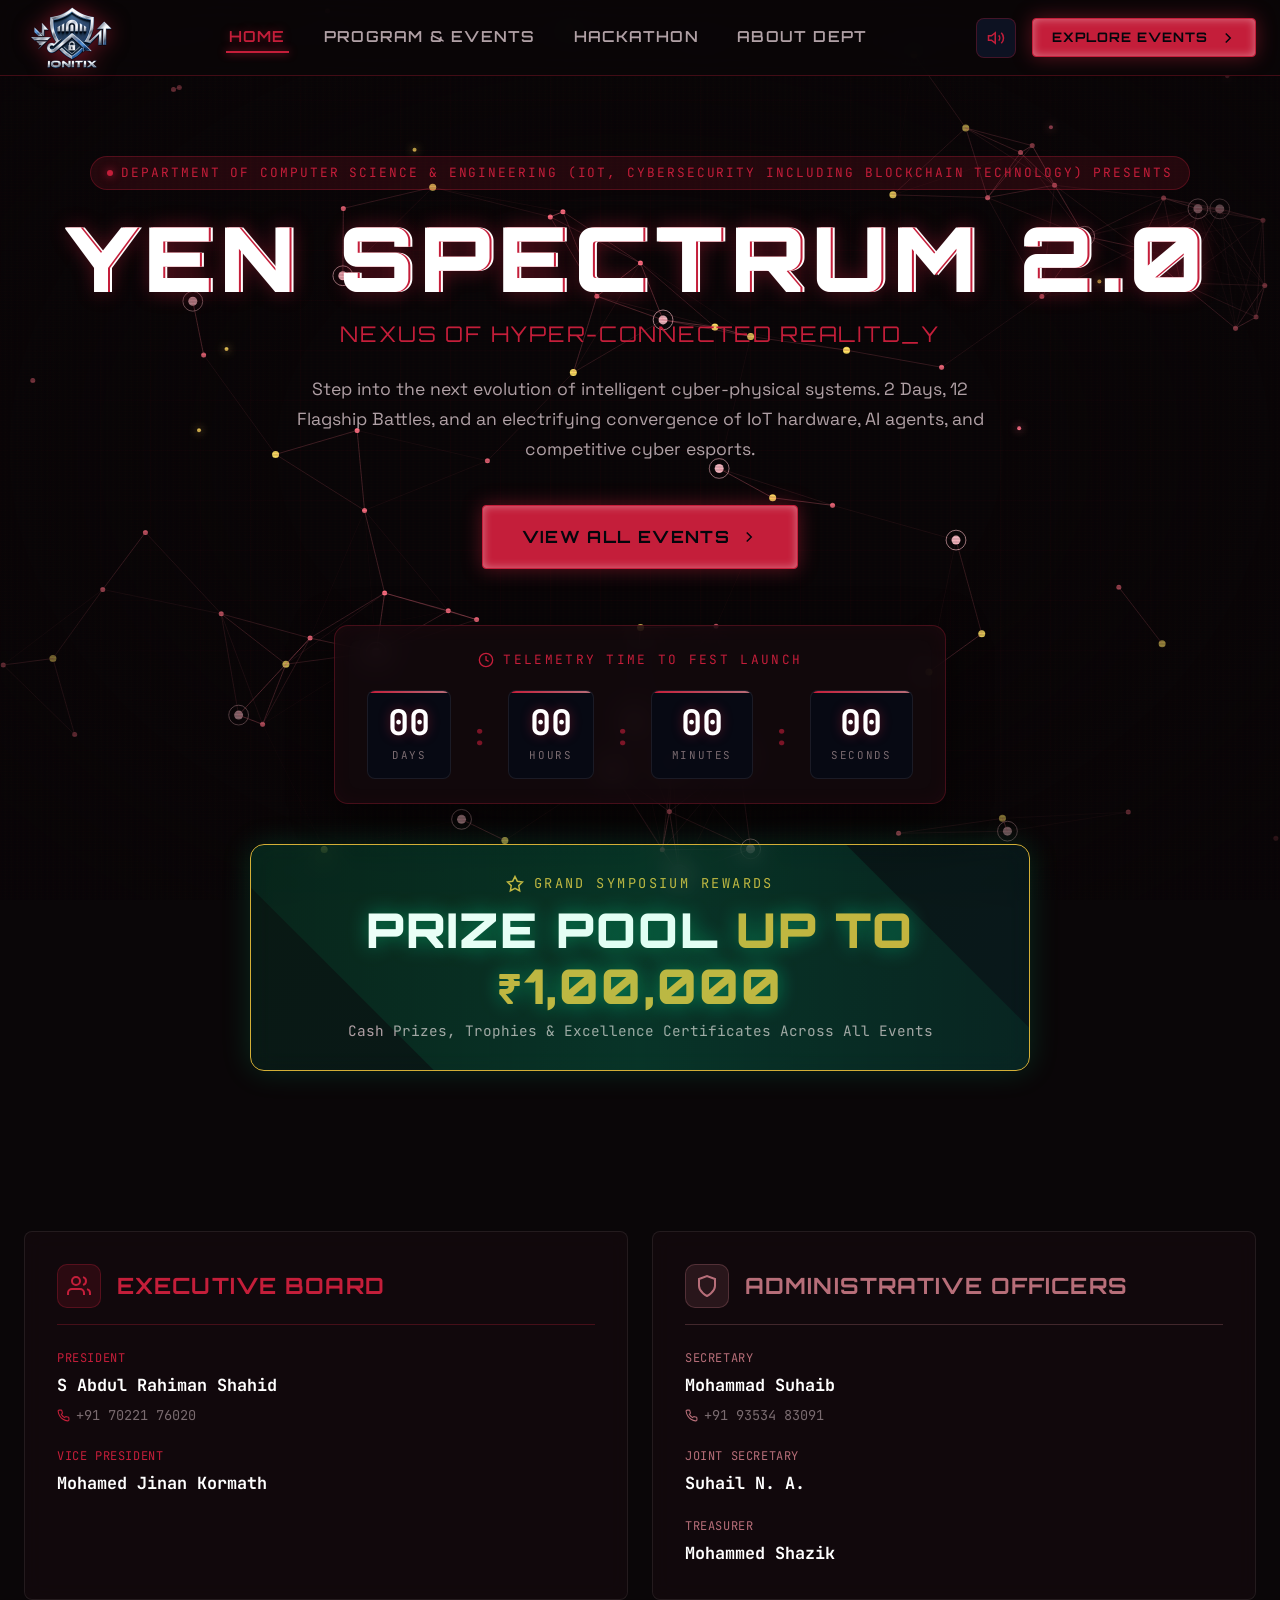
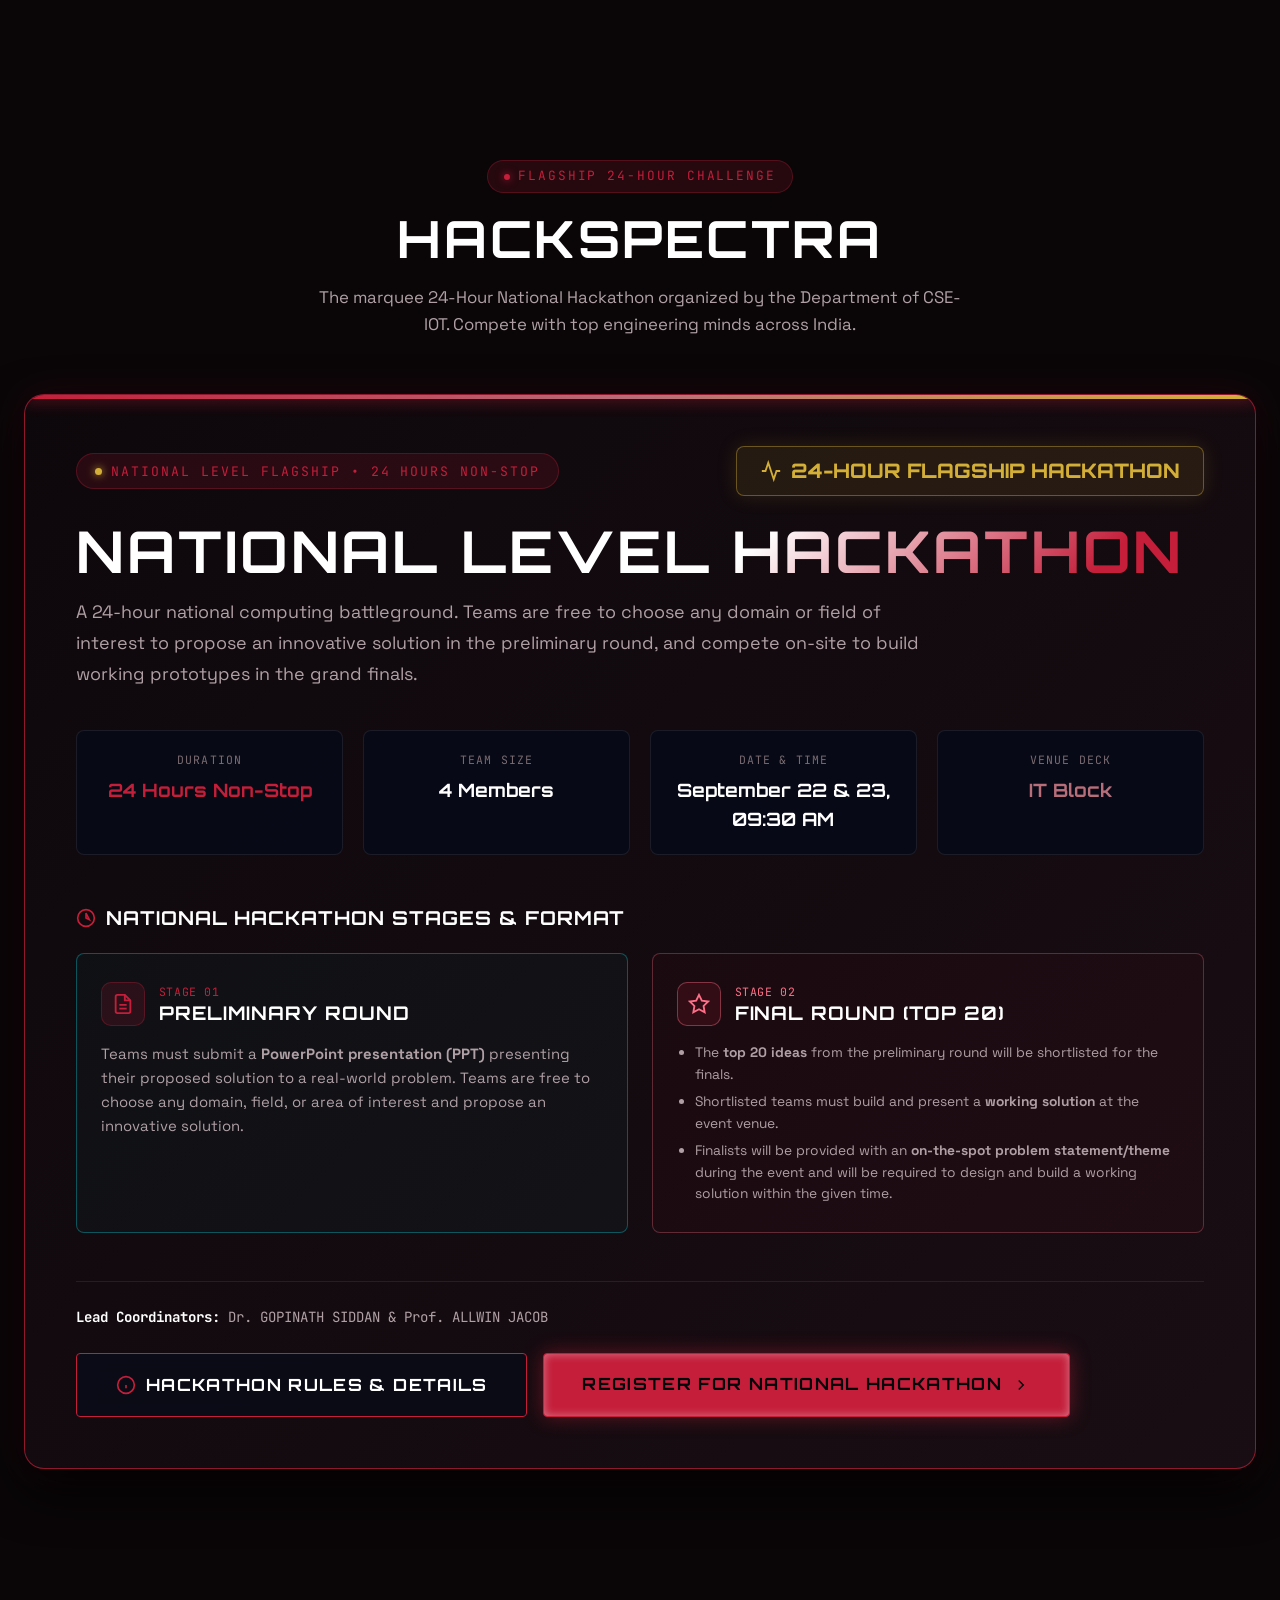
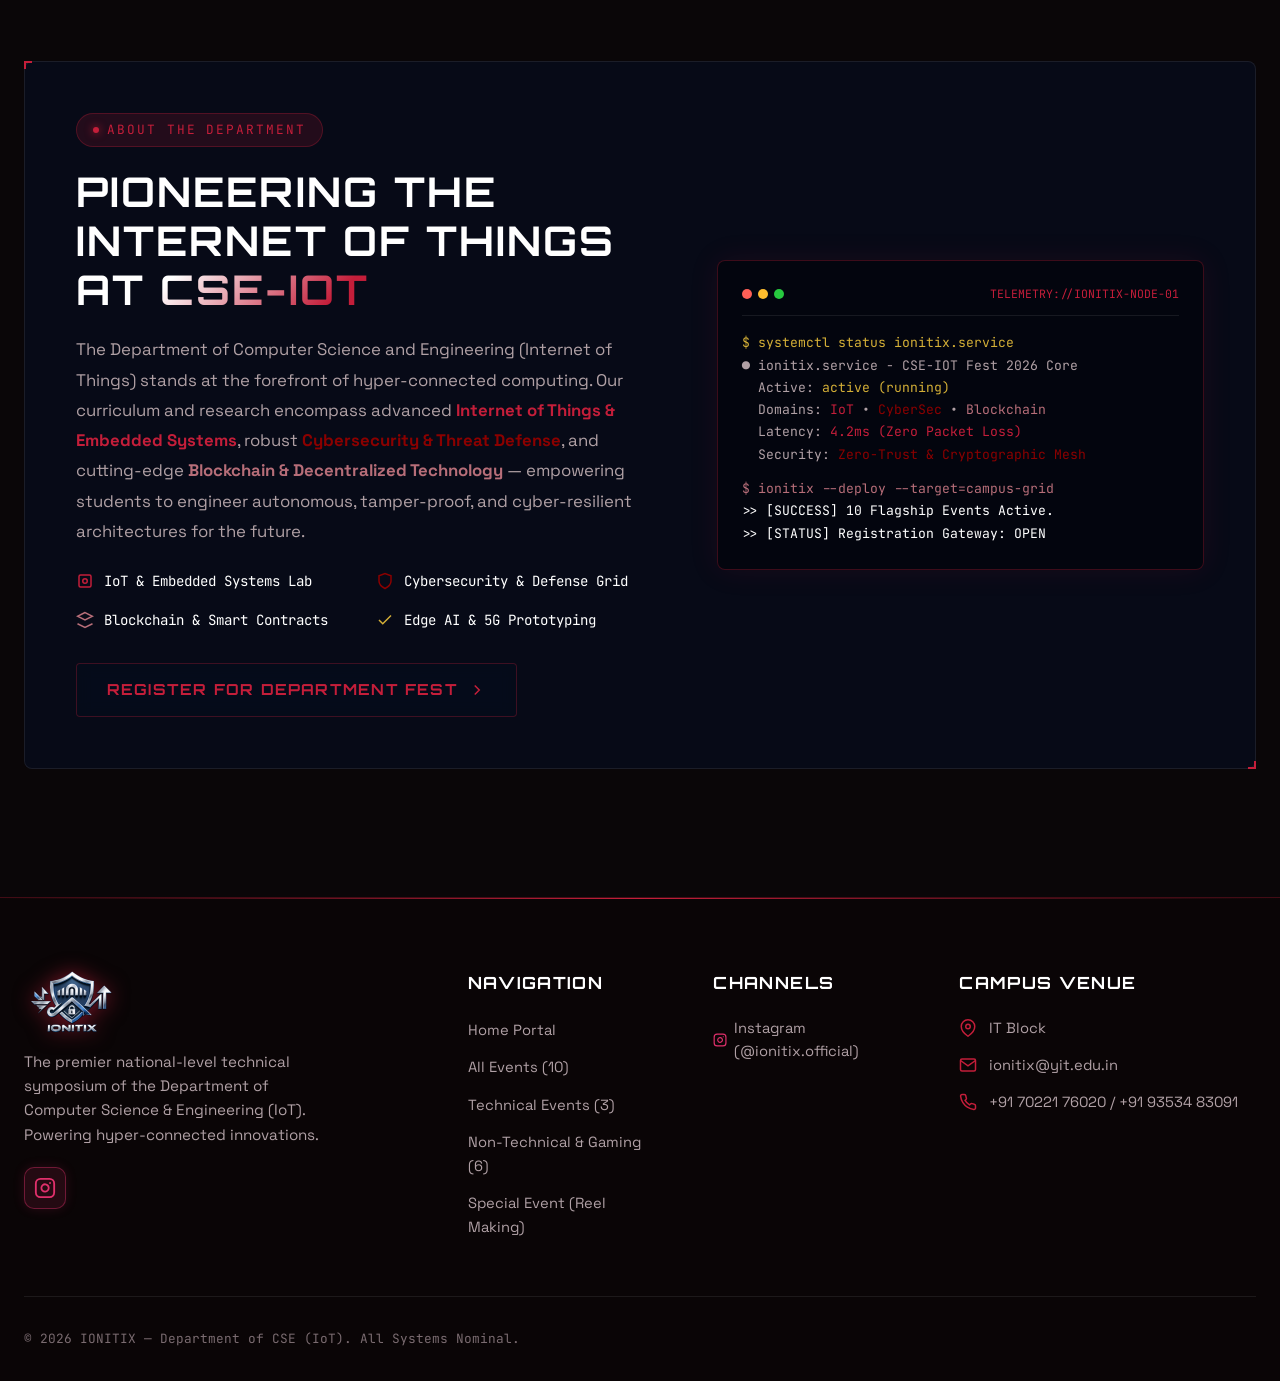
==== commit 5e02346d: "third commit" ====
--- a/index.html
+++ b/index.html
@@ -324,7 +324,7 @@
               NATIONAL LEVEL <span class="gradient-text-cyan">HACKATHON</span>
             </h3>
             <p class="hack-main-pitch">
-              A 24-hour national computing battleground. Prototype end-to-end intelligent solutions across Cybersecurity, IoT &amp; Embedded Systems, and Blockchain Technology. Hardware starter kits, compute clusters, and mentorship provided throughout the sprint.
+              A 24-hour national computing battleground. Teams are free to choose any domain or field of interest to propose an innovative solution in the preliminary round, and compete on-site to build working prototypes in the grand finals.
             </p>
 
             <!-- Key Metrics Chips Grid -->
@@ -347,52 +347,47 @@
               </div>
             </div>
 
-            <!-- Problem Domains / Hack Tracks -->
+            <!-- Hackathon Structure & Format -->
             <div style="margin-bottom: 1.5rem;">
               <h4 style="font-family: var(--font-display); font-size: 1.2rem; color: #ffffff; margin-bottom: 1.25rem; display: flex; align-items: center; gap: 0.6rem;">
                 <svg style="width: 20px; height: 20px; color: var(--neon-cyan);" viewBox="0 0 24 24" fill="none" stroke="currentColor" stroke-width="2"><circle cx="12" cy="12" r="10"></circle><polygon points="12 6 12 12 16 14"></polygon></svg>
-                <span>NATIONAL HACKATHON PRELIMINARY DOMAINS</span>
+                <span>NATIONAL HACKATHON STAGES &amp; FORMAT</span>
               </h4>
 
-              <div class="hack-tracks-grid">
+              <div class="hack-tracks-grid" style="grid-template-columns: repeat(auto-fit, minmax(280px, 1fr));">
                 
-                <!-- Domain 1: Cybersecurity & Threat Defense -->
-                <div class="hack-track-item">
+                <!-- Stage 01: Prelims Round -->
+                <div class="hack-track-item" style="border-color: rgba(0, 240, 255, 0.3); background: rgba(0, 240, 255, 0.03);">
                   <div class="hack-track-item-header">
-                    <div class="hack-track-icon" style="color: var(--neon-rose); border-color: rgba(255, 0, 85, 0.4); background: var(--neon-rose-glow);">
-                      <svg viewBox="0 0 24 24" fill="none" stroke="currentColor" stroke-width="2"><path d="M12 22s8-4 8-10V5l-8-3-8 3v7c0 6 8 10 8 10z"></path><line x1="12" y1="8" x2="12" y2="12"></line><line x1="12" y1="16" x2="12.01" y2="16"></line></svg>
+                    <div class="hack-track-icon" style="color: var(--neon-cyan); border-color: var(--border-cyan); background: var(--neon-cyan-dim);">
+                      <svg viewBox="0 0 24 24" fill="none" stroke="currentColor" stroke-width="2"><path d="M14 2H6a2 2 0 0 0-2 2v16a2 2 0 0 0 2 2h12a2 2 0 0 0 2-2V8z"></path><polyline points="14 2 14 8 20 8"></polyline><line x1="16" y1="13" x2="8" y2="13"></line><line x1="16" y1="17" x2="8" y2="17"></line></svg>
                     </div>
-                    <h5 class="hack-track-title">01 Cybersecurity &amp; Threat Defense</h5>
+                    <div>
+                      <span style="font-family: var(--font-mono); font-size: 0.72rem; color: var(--neon-cyan); text-transform: uppercase; letter-spacing: 0.05em; display: block;">Stage 01</span>
+                      <h5 class="hack-track-title" style="margin: 0;">Preliminary Round</h5>
+                    </div>
                   </div>
-                  <p class="hack-track-desc">
-                    Innovate in zero-trust architecture, network defense, threat intelligence, cryptography, application security, automated vulnerability analysis, and other cybersecurity-related paradigms.
+                  <p class="hack-track-desc" style="color: var(--text-secondary); line-height: 1.6;">
+                    Teams must submit a <strong>PowerPoint presentation (PPT)</strong> presenting their proposed solution to a real-world problem. Teams are free to choose any domain, field, or area of interest and propose an innovative solution.
                   </p>
                 </div>
 
-                <!-- Domain 2: IoT & Smart Embedded Systems -->
-                <div class="hack-track-item">
+                <!-- Stage 02: Final Round -->
+                <div class="hack-track-item" style="border-color: rgba(255, 112, 136, 0.3); background: rgba(196, 30, 58, 0.04);">
                   <div class="hack-track-item-header">
-                    <div class="hack-track-icon" style="color: var(--neon-cyan); border-color: var(--border-cyan); background: var(--neon-cyan-dim);">
-                      <svg viewBox="0 0 24 24" fill="none" stroke="currentColor" stroke-width="2"><rect x="4" y="4" width="16" height="16" rx="2"></rect><circle cx="12" cy="12" r="3"></circle><line x1="12" y1="1" x2="12" y2="4"></line><line x1="12" y1="20" x2="12" y2="23"></line><line x1="1" y1="12" x2="4" y2="12"></line><line x1="20" y1="12" x2="23" y2="12"></line></svg>
+                    <div class="hack-track-icon" style="color: #FF7088; border-color: rgba(255, 112, 136, 0.4); background: rgba(196, 30, 58, 0.15);">
+                      <svg viewBox="0 0 24 24" fill="none" stroke="currentColor" stroke-width="2"><polygon points="12 2 15.09 8.26 22 9.27 17 14.14 18.18 21.02 12 17.77 5.82 21.02 7 14.14 2 9.27 8.91 8.26 12 2"></polygon></svg>
                     </div>
-                    <h5 class="hack-track-title">02 IoT &amp; Smart Embedded Systems</h5>
+                    <div>
+                      <span style="font-family: var(--font-mono); font-size: 0.72rem; color: #FF7088; text-transform: uppercase; letter-spacing: 0.05em; display: block;">Stage 02</span>
+                      <h5 class="hack-track-title" style="margin: 0;">Final Round (Top 20)</h5>
+                    </div>
                   </div>
-                  <p class="hack-track-desc">
-                    Pioneer smart cities, industrial automation, edge computing micro-nodes, sensor mesh networks, connected healthcare devices, and other next-generation IoT or embedded system solutions.
-                  </p>
-                </div>
-
-                <!-- Domain 3: Blockchain & Decentralized Technology -->
-                <div class="hack-track-item">
-                  <div class="hack-track-item-header">
-                    <div class="hack-track-icon" style="color: var(--neon-purple); border-color: var(--border-purple); background: var(--neon-purple-dim);">
-                      <svg viewBox="0 0 24 24" fill="none" stroke="currentColor" stroke-width="2"><polygon points="12 2 2 7 12 12 22 7 12 2"></polygon><polyline points="2 17 12 22 22 17"></polyline><polyline points="2 12 12 17 22 12"></polyline></svg>
-                    </div>
-                    <h5 class="hack-track-title">03 Blockchain &amp; Decentralized Technology</h5>
-                  </div>
-                  <p class="hack-track-desc">
-                    Build smart contracts, Web3 applications, decentralized finance (DeFi), autonomous supply chain tracking, verifiable dApps, and other robust blockchain-based solutions.
-                  </p>
+                  <ul style="padding-left: 1.1rem; margin: 0; font-size: 0.86rem; color: var(--text-secondary); line-height: 1.55; display: flex; flex-direction: column; gap: 0.4rem;">
+                    <li>The <strong>top 20 ideas</strong> from the preliminary round will be shortlisted for the finals.</li>
+                    <li>Shortlisted teams must build and present a <strong>working solution</strong> at the event venue.</li>
+                    <li>Finalists will be provided with an <strong>on-the-spot problem statement/theme</strong> during the event and will be required to design and build a working solution within the given time.</li>
+                  </ul>
                 </div>
 
               </div>
@@ -682,30 +677,9 @@
               <span style="font-family: var(--font-mono); font-size: 0.78rem; background: rgba(0, 240, 255, 0.12); color: var(--neon-cyan); border: 1px solid var(--border-cyan); padding: 0.2rem 0.6rem; border-radius: 20px;">PPT PROPOSAL SUBMISSION</span>
             </div>
             
-            <p style="font-size: 0.9rem; color: var(--text-secondary); line-height: 1.65; margin-bottom: 1rem;">
-              Teams must submit a <strong>PowerPoint presentation (PPT)</strong> presenting their proposed solution by choosing any one of the following domains:
+            <p style="font-size: 0.92rem; color: var(--text-secondary); line-height: 1.65; margin: 0;">
+              Teams must submit a <strong>PowerPoint presentation (PPT)</strong> presenting their proposed solution to a real-world problem. Teams are free to choose any domain, field, or area of interest and propose an innovative solution.
             </p>
-
-            <div style="display: flex; flex-direction: column; gap: 0.85rem; margin-bottom: 1rem;">
-              <div style="background: var(--bg-card); border: 1px solid var(--border-subtle); border-radius: var(--radius-sm); padding: 0.85rem 1rem;">
-                <strong style="color: var(--neon-rose); font-family: var(--font-mono); font-size: 0.9rem; display: block; margin-bottom: 0.25rem;">🛡️ Cybersecurity &amp; Threat Defense</strong>
-                <p style="font-size: 0.85rem; color: var(--text-muted); margin: 0; line-height: 1.5;">Examples include zero-trust architecture, network defense, threat intelligence, cryptography, application security, and other cybersecurity-related innovations.</p>
-              </div>
-
-              <div style="background: var(--bg-card); border: 1px solid var(--border-subtle); border-radius: var(--radius-sm); padding: 0.85rem 1rem;">
-                <strong style="color: var(--neon-cyan); font-family: var(--font-mono); font-size: 0.9rem; display: block; margin-bottom: 0.25rem;">⚡ IoT &amp; Smart Embedded Systems</strong>
-                <p style="font-size: 0.85rem; color: var(--text-muted); margin: 0; line-height: 1.5;">Examples include smart cities, industrial automation, edge computing, sensor networks, healthcare devices, and other IoT or embedded system solutions.</p>
-              </div>
-
-              <div style="background: var(--bg-card); border: 1px solid var(--border-subtle); border-radius: var(--radius-sm); padding: 0.85rem 1rem;">
-                <strong style="color: var(--neon-purple); font-family: var(--font-mono); font-size: 0.9rem; display: block; margin-bottom: 0.25rem;">🔗 Blockchain &amp; Decentralized Technology</strong>
-                <p style="font-size: 0.85rem; color: var(--text-muted); margin: 0; line-height: 1.5;">Examples include smart contracts, Web3 applications, decentralized finance (DeFi), supply chain tracking, dApps, and other blockchain-based solutions.</p>
-              </div>
-            </div>
-
-            <div style="font-family: var(--font-mono); font-size: 0.8rem; color: var(--text-muted); background: rgba(255, 255, 255, 0.03); padding: 0.6rem 0.85rem; border-radius: var(--radius-sm); border-left: 3px solid var(--neon-cyan);">
-              <strong>Note:</strong> The examples listed above are illustrative only. Teams are free to propose any innovative idea that falls within the selected domain.
-            </div>
           </div>
 
           <!-- Final Round Box -->
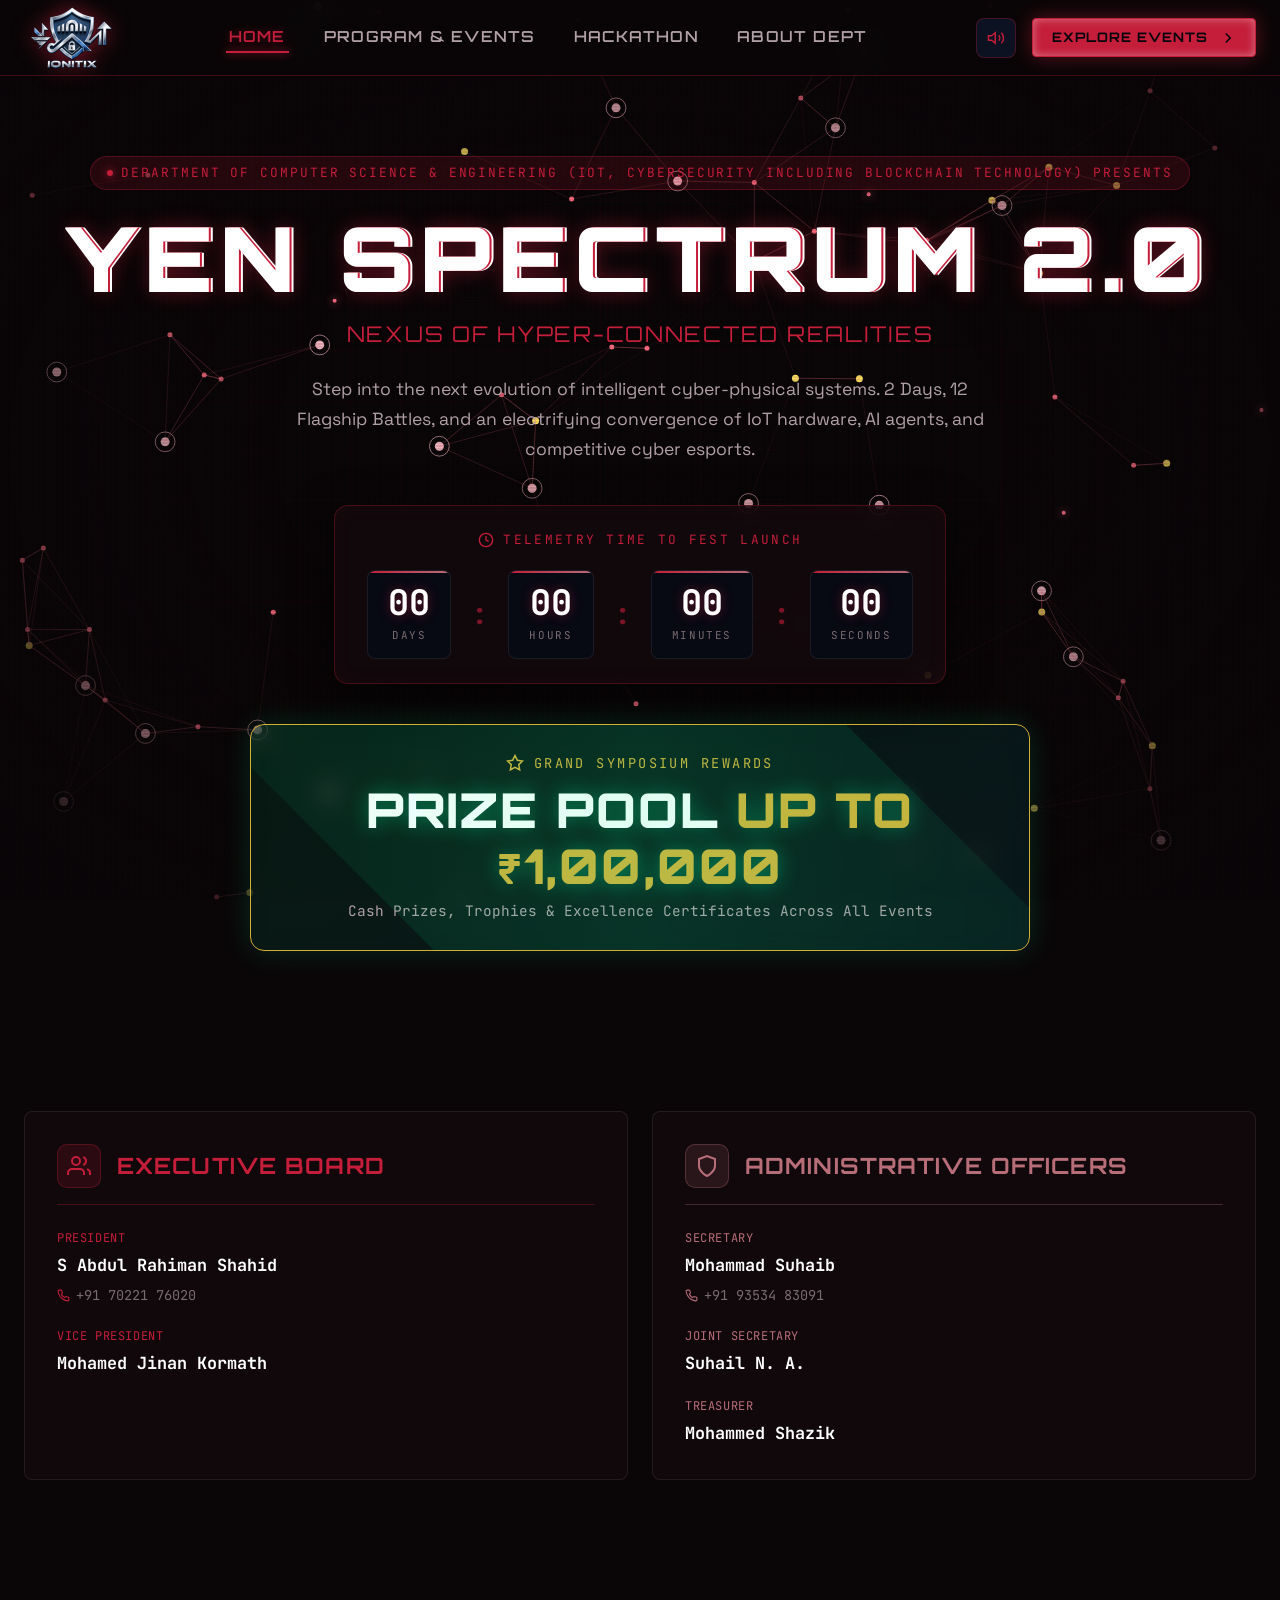
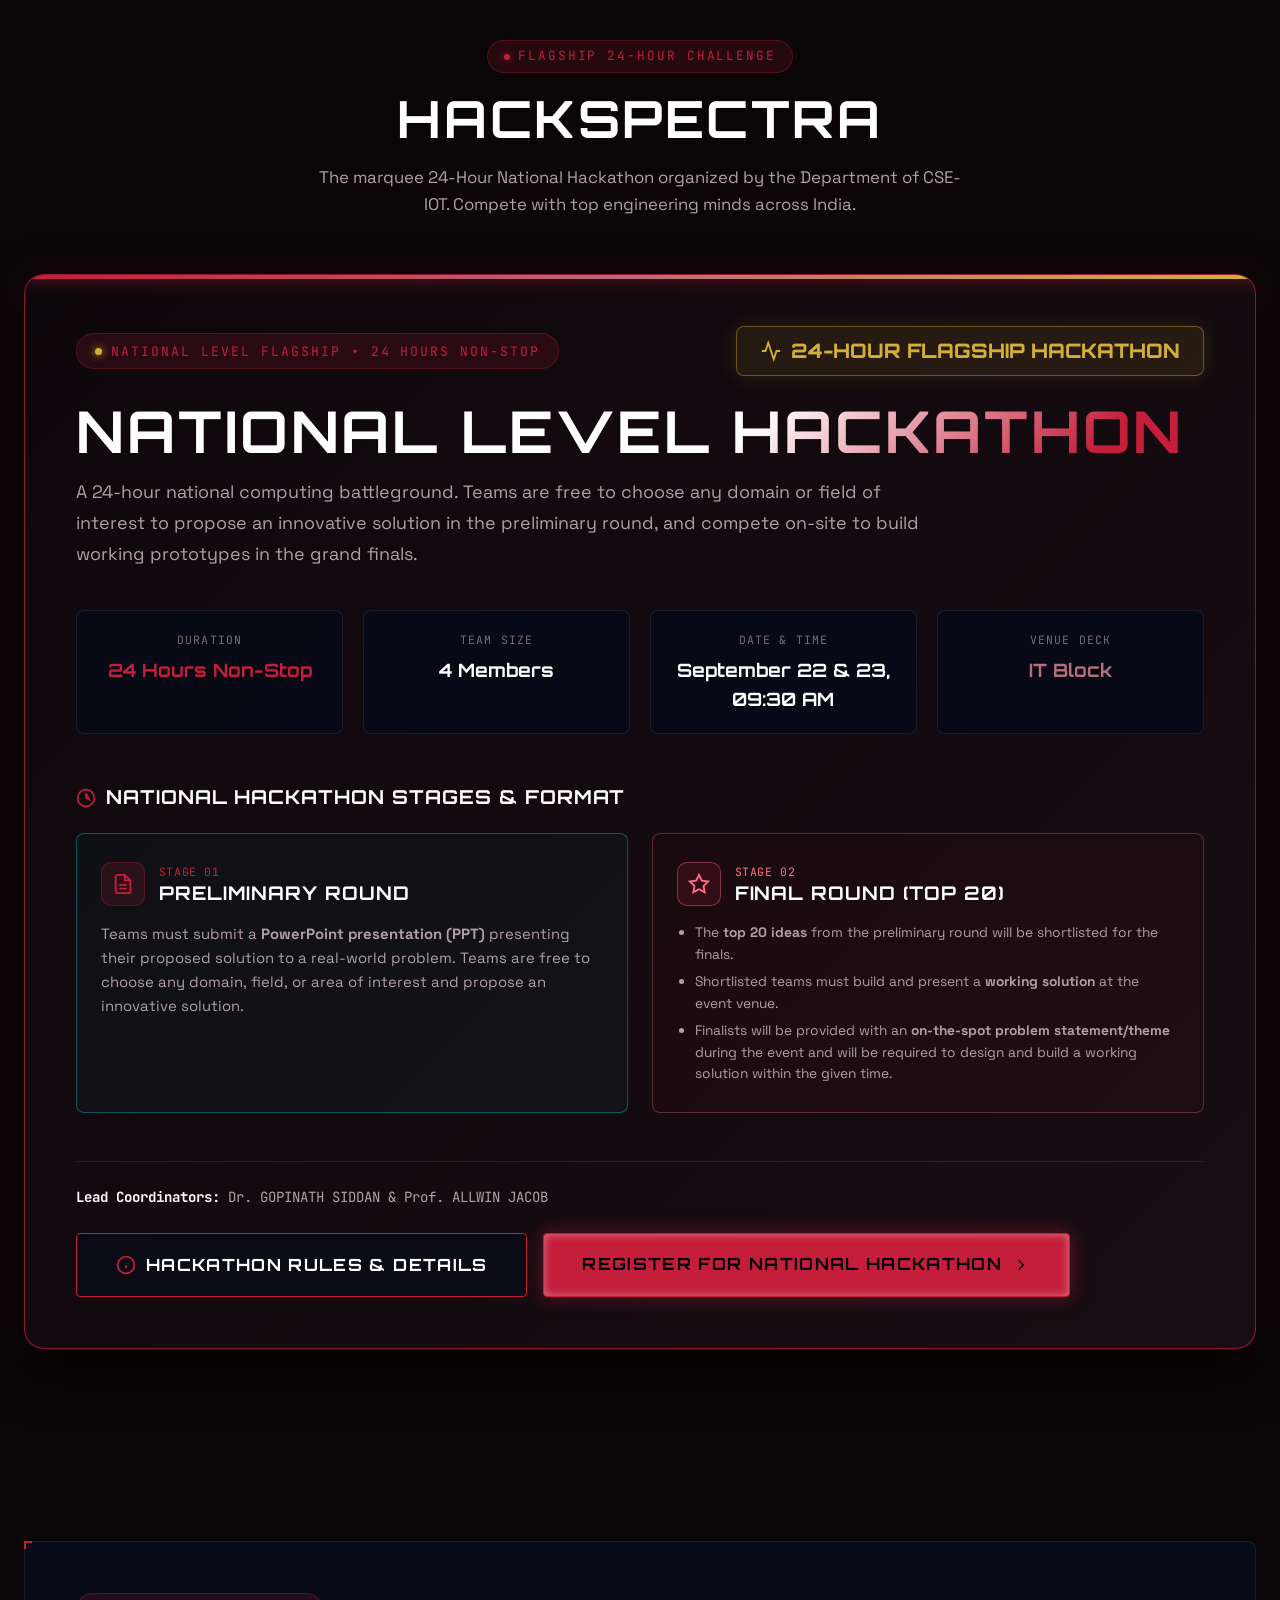
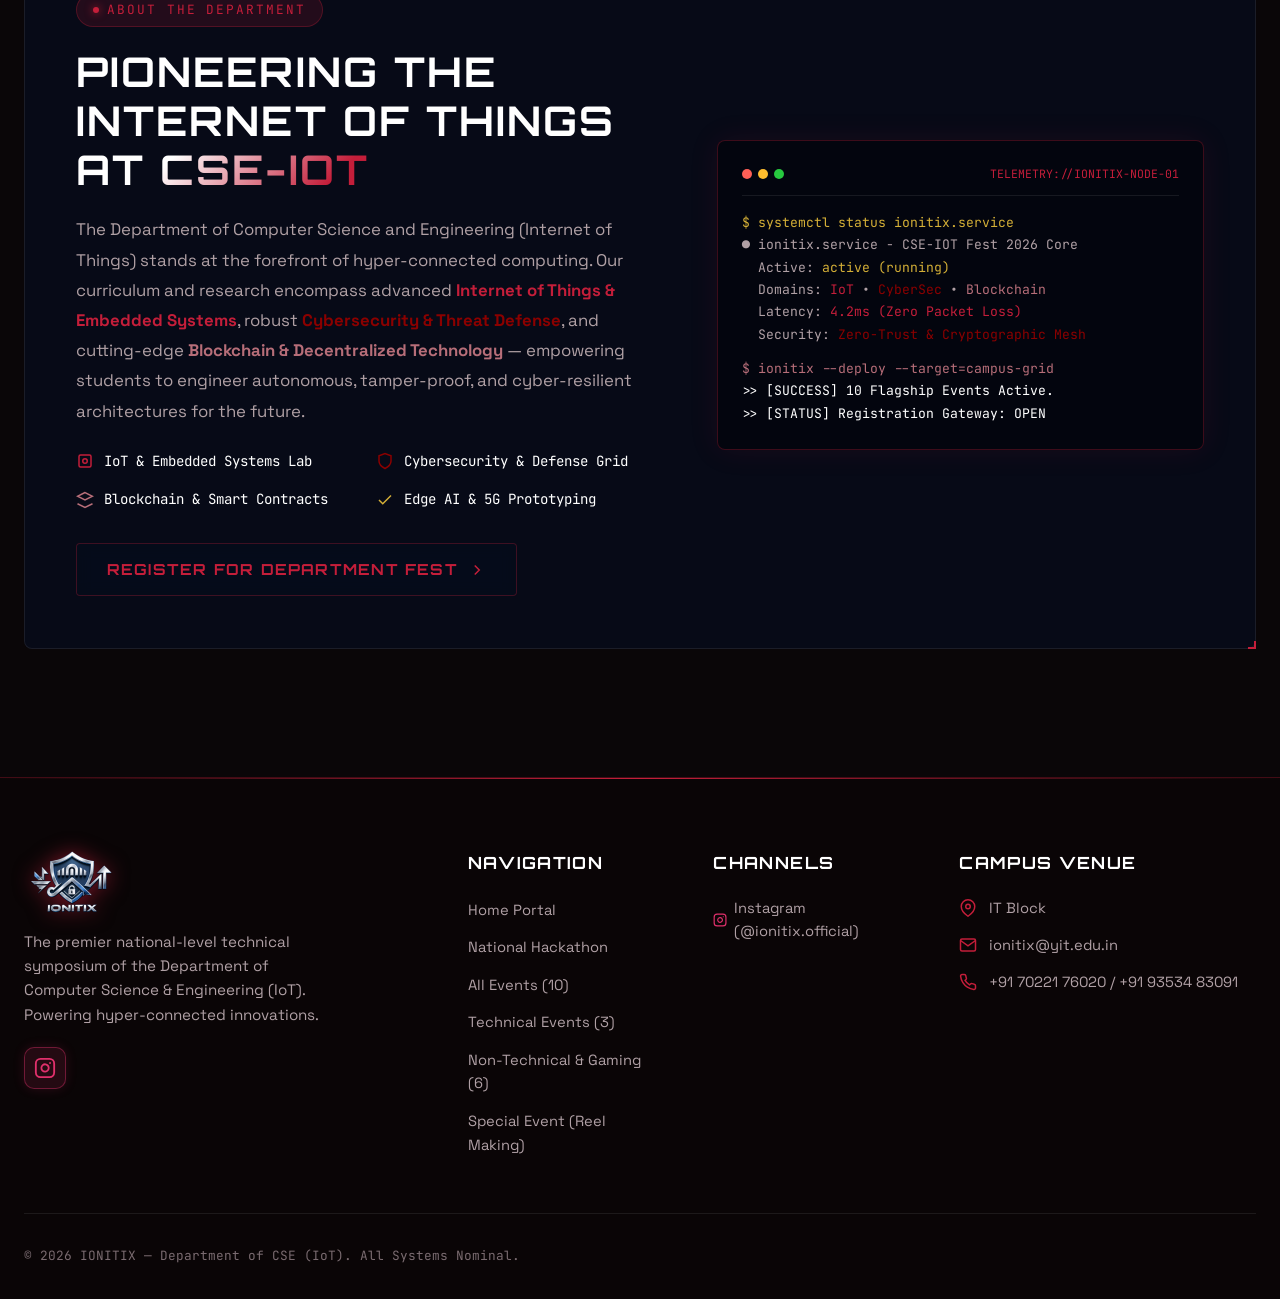
==== commit f6ff064e: "Swap Program & Events and Hackathon navbar order across all pages" ====
--- a/index.html
+++ b/index.html
@@ -60,7 +60,7 @@
         <ul class="nav-links">
           <li><a href="index.html" class="nav-link active">Home</a></li>
           <li><a href="program.html" class="nav-link">Program &amp; Events</a></li>
-          <li><a href="#highlights" class="nav-link">Hackathon</a></li>
+          <li><a href="hackathon.html" class="nav-link">Hackathon</a></li>
           <li><a href="#about" class="nav-link">About Dept</a></li>
         </ul>
 
@@ -115,12 +115,12 @@
         </li>
         <li>
           <a href="program.html" class="mobile-nav-link">
-            <span>02 PROGRAM & EVENTS</span>
+            <span>02 PROGRAM &amp; EVENTS</span>
             <svg style="width: 18px; height: 18px;" viewBox="0 0 24 24" fill="none" stroke="currentColor" stroke-width="2"><polyline points="9 18 15 12 9 6"></polyline></svg>
           </a>
         </li>
         <li>
-          <a href="#highlights" class="mobile-nav-link">
+          <a href="hackathon.html" class="mobile-nav-link">
             <span>03 HACKATHON</span>
             <svg style="width: 18px; height: 18px;" viewBox="0 0 24 24" fill="none" stroke="currentColor" stroke-width="2"><polyline points="9 18 15 12 9 6"></polyline></svg>
           </a>
@@ -169,13 +169,7 @@
             Step into the next evolution of intelligent cyber-physical systems. 2 Days, 12 Flagship Battles, and an electrifying convergence of IoT hardware, AI agents, and competitive cyber esports.
           </p>
 
-          <!-- Hero Action CTAs -->
-          <div class="hero-actions reveal-fade-up" style="display: flex; gap: 1.25rem; flex-wrap: wrap; justify-content: center; margin-bottom: 3.5rem;">
-            <a href="program.html" class="btn btn-cyber-primary btn-lg">
-              <span>View All Events</span>
-              <svg viewBox="0 0 24 24" fill="none" stroke="currentColor" stroke-width="2"><polyline points="9 18 15 12 9 6"></polyline></svg>
-            </a>
-          </div>
+
 
           <!-- Live Countdown Timer HUD -->
           <div class="countdown-wrapper reveal-scale-in">
@@ -529,6 +523,7 @@
             <h4 class="footer-col-title">NAVIGATION</h4>
             <ul class="footer-links">
               <li><a href="index.html" class="footer-link">Home Portal</a></li>
+              <li><a href="hackathon.html" class="footer-link">National Hackathon</a></li>
               <li><a href="program.html" class="footer-link">All Events (10)</a></li>
               <li><a href="program.html?tab=tech" class="footer-link">Technical Events (3)</a></li>
               <li><a href="program.html?tab=non-tech" class="footer-link">Non-Technical &amp; Gaming (6)</a></li>
--- a/styles/components.css
+++ b/styles/components.css
@@ -1796,6 +1796,7 @@
 }
 
 .pills-coming-soon-overlay {
+  display: none !important;
   position: absolute;
   top: 0;
   left: 0;
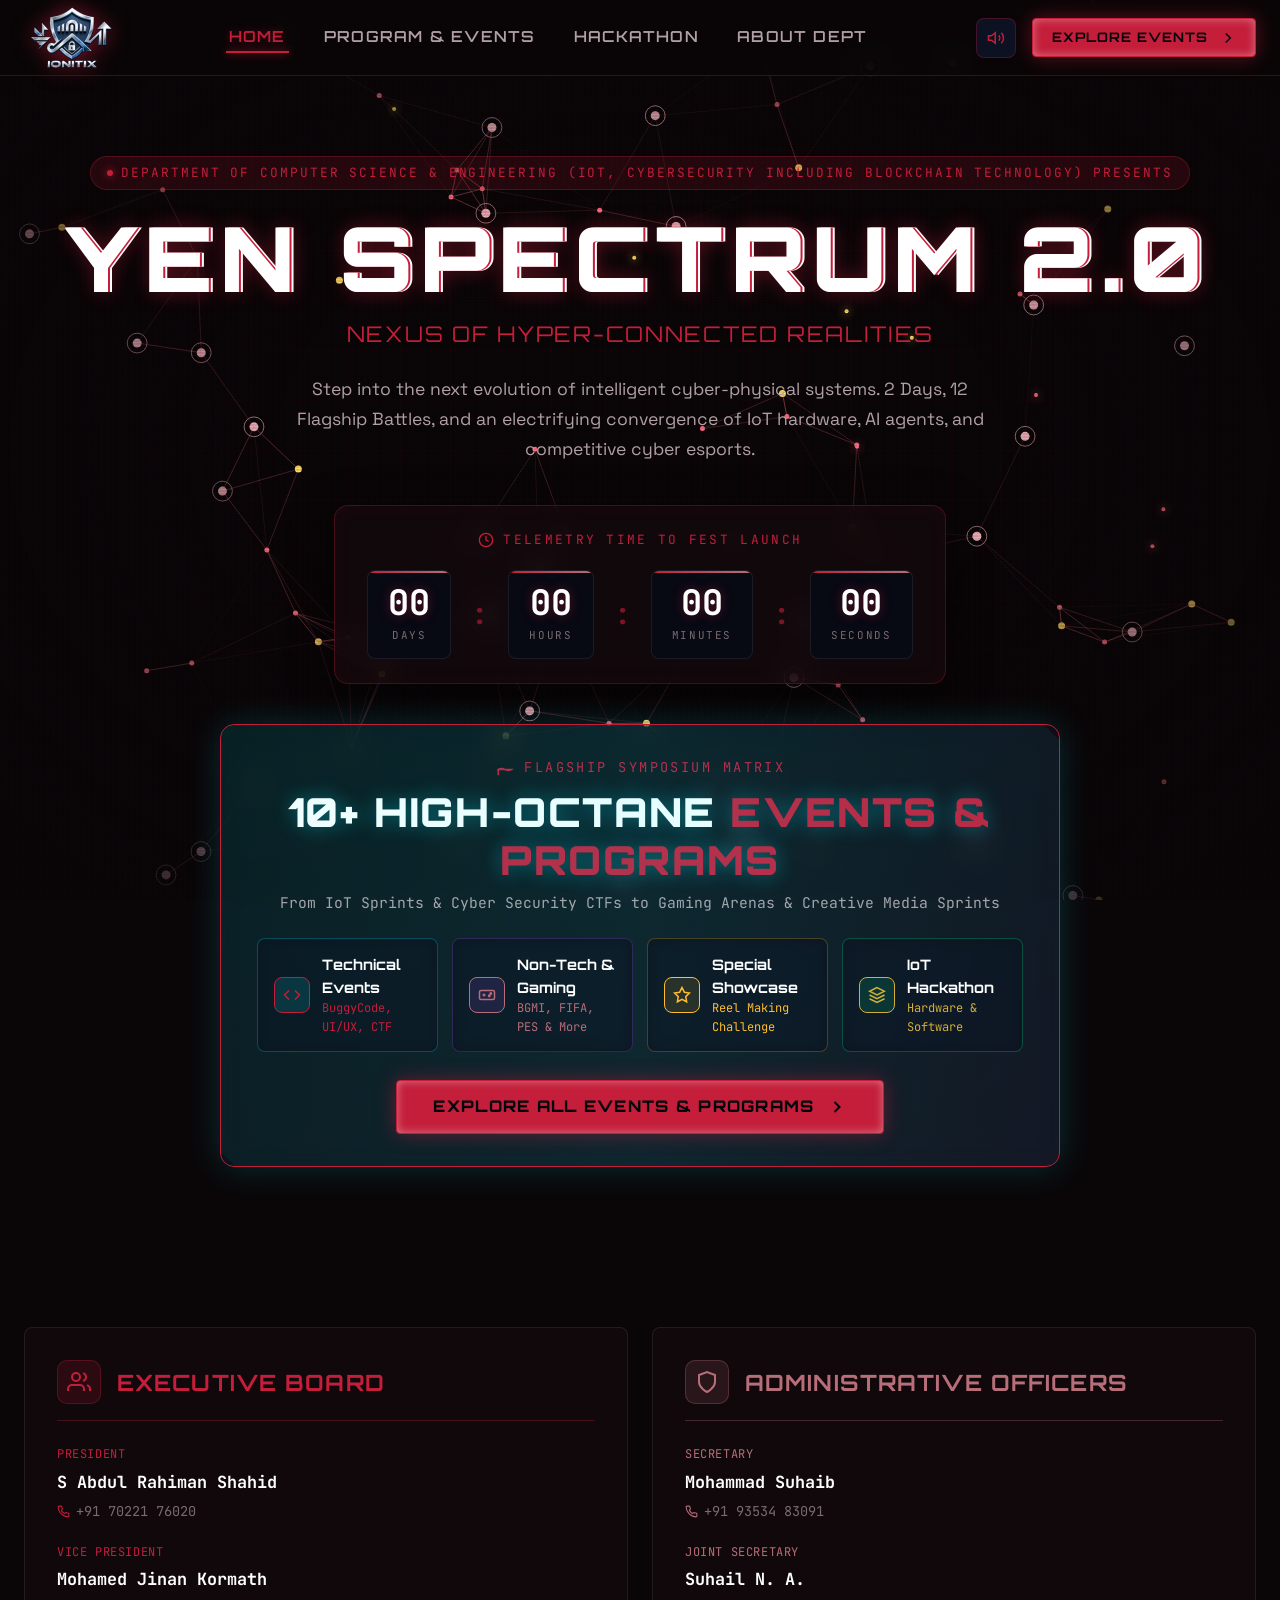
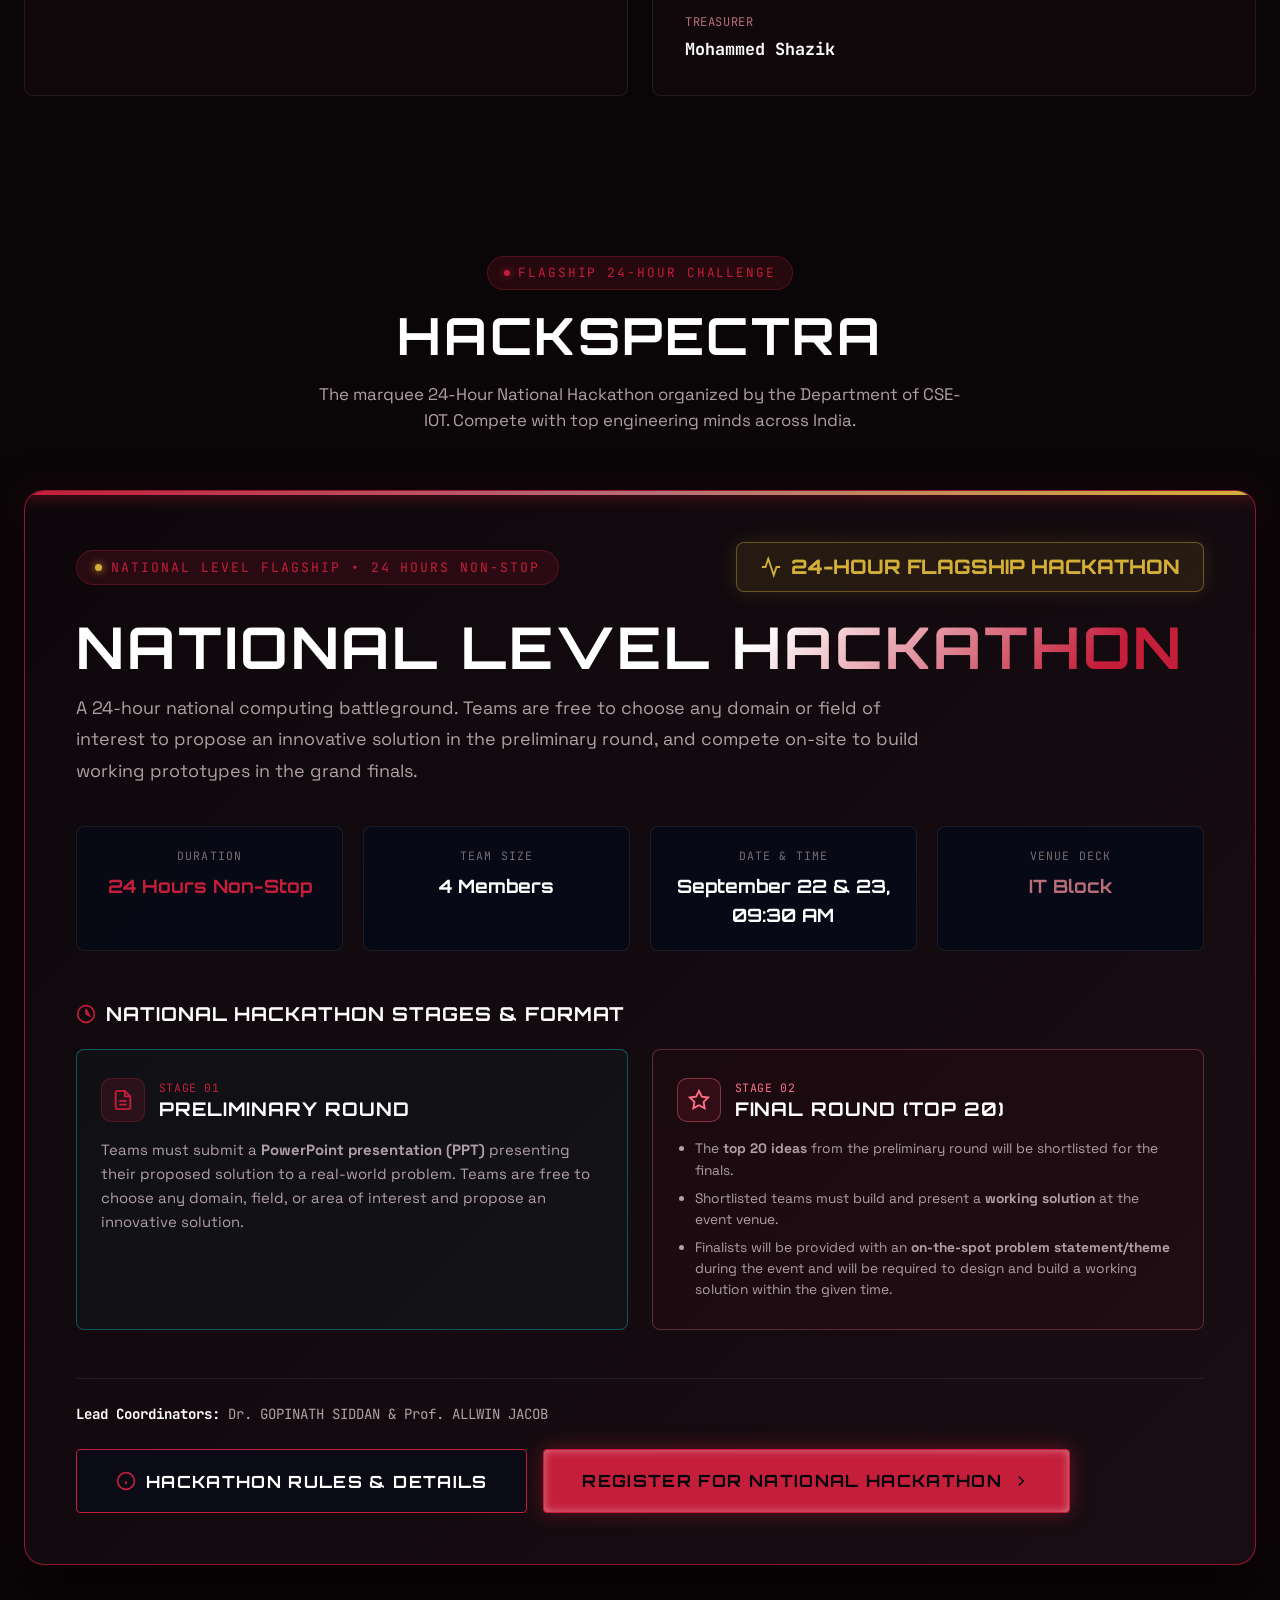
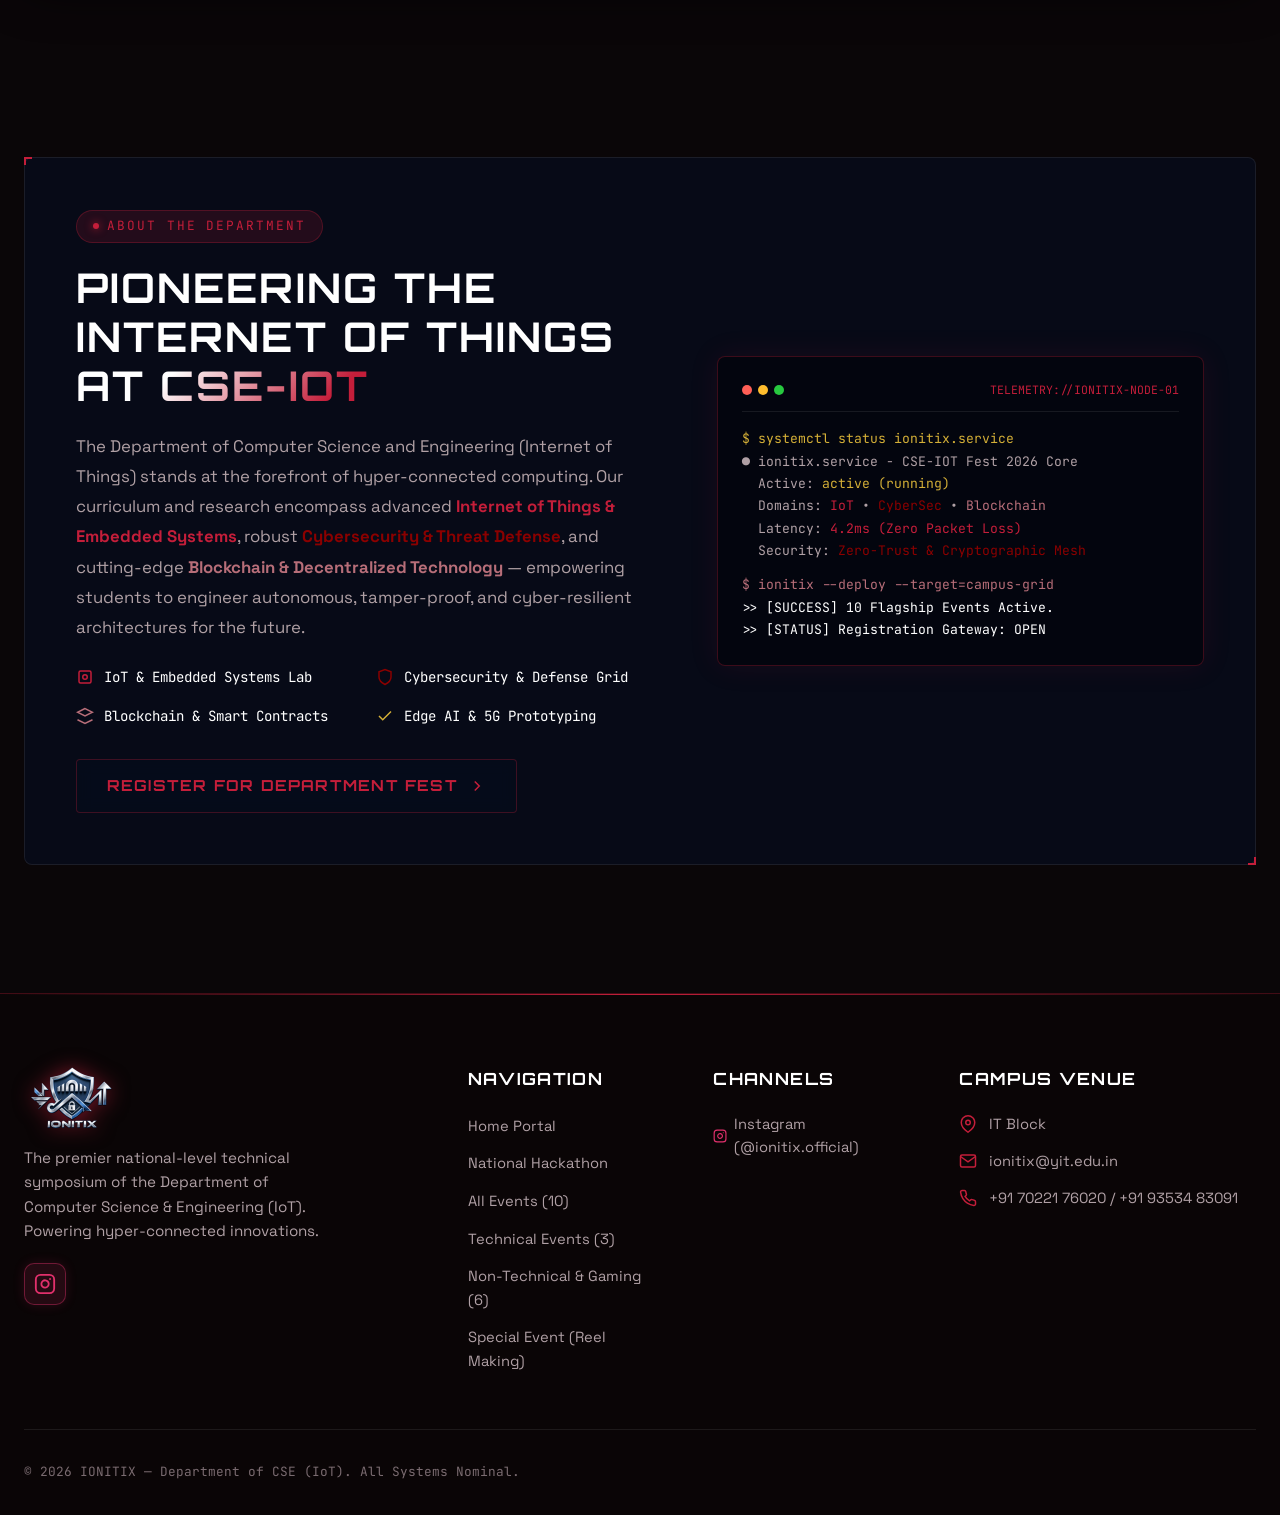
==== commit af3c8f2b: "fifth commit" ====
--- a/index.html
+++ b/index.html
@@ -200,23 +200,79 @@
             </div>
           </div>
 
-          <!-- PRIZE POOL SHOWCASE BANNER -->
-          <div class="reveal-scale-in" style="margin-top: 2.5rem; width: 100%; max-width: 780px;">
-            <div style="background: linear-gradient(135deg, rgba(0, 255, 157, 0.08), rgba(0, 240, 255, 0.08)); border: 1px solid var(--neon-emerald); border-radius: var(--radius-lg); padding: 1.75rem 2rem; text-align: center; position: relative; overflow: hidden; box-shadow: 0 0 30px rgba(0, 255, 157, 0.15); backdrop-filter: blur(12px);">
-              <div style="position: absolute; top: -50%; left: -50%; width: 200%; height: 200%; background: linear-gradient(45deg, transparent, rgba(0, 255, 157, 0.12), transparent); transform: rotate(45deg); animation: shine-loop 5s infinite linear; pointer-events: none;"></div>
+          <!-- EVENTS & PROGRAMS SHOWCASE BANNER -->
+          <div class="reveal-scale-in" style="margin-top: 2.5rem; width: 100%; max-width: 840px;">
+            <div style="background: linear-gradient(135deg, rgba(0, 240, 255, 0.07), rgba(168, 85, 247, 0.07)); border: 1px solid var(--neon-cyan); border-radius: var(--radius-lg); padding: 2rem 2.25rem; text-align: center; position: relative; overflow: hidden; box-shadow: 0 0 35px rgba(0, 240, 255, 0.18); backdrop-filter: blur(14px);">
+              <div style="position: absolute; top: -50%; left: -50%; width: 200%; height: 200%; background: linear-gradient(45deg, transparent, rgba(0, 240, 255, 0.1), transparent); transform: rotate(45deg); animation: shine-loop 5s infinite linear; pointer-events: none;"></div>
               
-              <div style="font-family: var(--font-mono); font-size: 0.85rem; letter-spacing: 0.18em; text-transform: uppercase; color: var(--neon-emerald); margin-bottom: 0.5rem; display: flex; align-items: center; justify-content: center; gap: 0.6rem;">
-                <svg style="width: 18px; height: 18px; color: var(--neon-emerald);" viewBox="0 0 24 24" fill="none" stroke="currentColor" stroke-width="2"><polygon points="12 2 15.09 8.26 22 9.27 17 14.14 18.18 21.02 12 17.77 5.82 21.02 7 14.14 2 9.27 8.91 8.26 12 2"></polygon></svg>
-                <span>GRAND SYMPOSIUM REWARDS</span>
-              </div>
-
-              <div style="font-family: var(--font-display); font-size: clamp(1.8rem, 4.5vw, 3rem); font-weight: 900; color: #ffffff; text-shadow: 0 0 20px rgba(0, 255, 157, 0.4); line-height: 1.15; margin-bottom: 0.4rem; letter-spacing: 0.04em;">
-                PRIZE POOL <span style="color: var(--neon-emerald);">UP TO ₹1,00,000</span>
-              </div>
-
-              <p style="font-family: var(--font-mono); font-size: 0.9rem; color: var(--text-secondary); margin: 0;">
-                Cash Prizes, Trophies &amp; Excellence Certificates Across All Events
+              <!-- Badge Tag -->
+              <div style="font-family: var(--font-mono); font-size: 0.85rem; letter-spacing: 0.18em; text-transform: uppercase; color: var(--neon-cyan); margin-bottom: 0.6rem; display: flex; align-items: center; justify-content: center; gap: 0.6rem;">
+                <svg style="width: 20px; height: 20px; color: var(--neon-cyan);" viewBox="0 0 24 24" fill="none" stroke="currentColor" stroke-width="2"><path d="M4 15s1-1 4-1 5 2 8 2 4-1 4-1z"></path><line x1="4" y1="22" x2="4" y2="15"></line></svg>
+                <span>FLAGSHIP SYMPOSIUM MATRIX</span>
+              </div>
+
+              <!-- Main Title -->
+              <div style="font-family: var(--font-display); font-size: clamp(1.6rem, 4vw, 2.5rem); font-weight: 900; color: #ffffff; text-shadow: 0 0 20px rgba(0, 240, 255, 0.4); line-height: 1.2; margin-bottom: 0.5rem; letter-spacing: 0.04em;">
+                10+ HIGH-OCTANE <span style="color: var(--neon-cyan);">EVENTS &amp; PROGRAMS</span>
+              </div>
+
+              <p style="font-family: var(--font-mono); font-size: 0.92rem; color: var(--text-secondary); margin: 0 0 1.5rem 0; line-height: 1.5;">
+                From IoT Sprints &amp; Cyber Security CTFs to Gaming Arenas &amp; Creative Media Sprints
               </p>
+
+              <!-- Category Cards / Chips Grid -->
+              <div style="display: grid; grid-template-columns: repeat(auto-fit, minmax(170px, 1fr)); gap: 0.85rem; margin-bottom: 1.75rem; text-align: left;">
+                
+                <div style="background: rgba(10, 16, 28, 0.7); border: 1px solid rgba(0, 240, 255, 0.25); border-radius: var(--radius-md); padding: 0.85rem 1rem; backdrop-filter: blur(8px); display: flex; align-items: center; gap: 0.75rem;">
+                  <div style="width: 36px; height: 36px; border-radius: 8px; background: rgba(0, 240, 255, 0.12); border: 1px solid var(--neon-cyan); display: flex; align-items: center; justify-content: center; flex-shrink: 0;">
+                    <svg style="width: 18px; height: 18px; color: var(--neon-cyan);" viewBox="0 0 24 24" fill="none" stroke="currentColor" stroke-width="2"><polyline points="16 18 22 12 16 6"></polyline><polyline points="8 6 2 12 8 18"></polyline></svg>
+                  </div>
+                  <div>
+                    <div style="font-family: var(--font-display); font-size: 0.9rem; font-weight: 700; color: #fff;">Technical Events</div>
+                    <div style="font-family: var(--font-mono); font-size: 0.75rem; color: var(--neon-cyan);">BuggyCode, UI/UX, CTF</div>
+                  </div>
+                </div>
+
+                <div style="background: rgba(10, 16, 28, 0.7); border: 1px solid rgba(168, 85, 247, 0.25); border-radius: var(--radius-md); padding: 0.85rem 1rem; backdrop-filter: blur(8px); display: flex; align-items: center; gap: 0.75rem;">
+                  <div style="width: 36px; height: 36px; border-radius: 8px; background: rgba(168, 85, 247, 0.12); border: 1px solid var(--neon-purple); display: flex; align-items: center; justify-content: center; flex-shrink: 0;">
+                    <svg style="width: 18px; height: 18px; color: var(--neon-purple);" viewBox="0 0 24 24" fill="none" stroke="currentColor" stroke-width="2"><rect x="2" y="6" width="20" height="12" rx="2"></rect><path d="M6 12h4m-2-2v4"></path><circle cx="17" cy="10" r="1"></circle><circle cx="15" cy="13" r="1"></circle></svg>
+                  </div>
+                  <div>
+                    <div style="font-family: var(--font-display); font-size: 0.9rem; font-weight: 700; color: #fff;">Non-Tech &amp; Gaming</div>
+                    <div style="font-family: var(--font-mono); font-size: 0.75rem; color: var(--neon-purple);">BGMI, FIFA, PES &amp; More</div>
+                  </div>
+                </div>
+
+                <div style="background: rgba(10, 16, 28, 0.7); border: 1px solid rgba(255, 189, 46, 0.25); border-radius: var(--radius-md); padding: 0.85rem 1rem; backdrop-filter: blur(8px); display: flex; align-items: center; gap: 0.75rem;">
+                  <div style="width: 36px; height: 36px; border-radius: 8px; background: rgba(255, 189, 46, 0.12); border: 1px solid #ffbd2e; display: flex; align-items: center; justify-content: center; flex-shrink: 0;">
+                    <svg style="width: 18px; height: 18px; color: #ffbd2e;" viewBox="0 0 24 24" fill="none" stroke="currentColor" stroke-width="2"><polygon points="12 2 15.09 8.26 22 9.27 17 14.14 18.18 21.02 12 17.77 5.82 21.02 7 14.14 2 9.27 8.91 8.26 12 2"></polygon></svg>
+                  </div>
+                  <div>
+                    <div style="font-family: var(--font-display); font-size: 0.9rem; font-weight: 700; color: #fff;">Special Showcase</div>
+                    <div style="font-family: var(--font-mono); font-size: 0.75rem; color: #ffbd2e;">Reel Making Challenge</div>
+                  </div>
+                </div>
+
+                <div style="background: rgba(10, 16, 28, 0.7); border: 1px solid rgba(0, 255, 157, 0.25); border-radius: var(--radius-md); padding: 0.85rem 1rem; backdrop-filter: blur(8px); display: flex; align-items: center; gap: 0.75rem;">
+                  <div style="width: 36px; height: 36px; border-radius: 8px; background: rgba(0, 255, 157, 0.12); border: 1px solid var(--neon-emerald); display: flex; align-items: center; justify-content: center; flex-shrink: 0;">
+                    <svg style="width: 18px; height: 18px; color: var(--neon-emerald);" viewBox="0 0 24 24" fill="none" stroke="currentColor" stroke-width="2"><path d="M12 2L2 7l10 5 10-5-10-5z"></path><path d="M2 17l10 5 10-5"></path><path d="M2 12l10 5 10-5"></path></svg>
+                  </div>
+                  <div>
+                    <div style="font-family: var(--font-display); font-size: 0.9rem; font-weight: 700; color: #fff;">IoT Hackathon</div>
+                    <div style="font-family: var(--font-mono); font-size: 0.75rem; color: var(--neon-emerald);">Hardware &amp; Software</div>
+                  </div>
+                </div>
+
+              </div>
+
+              <!-- Redirect Action Button -->
+              <div>
+                <a href="program.html" class="btn btn-cyber-primary" style="display: inline-flex; align-items: center; justify-content: center; gap: 0.75rem; padding: 0.85rem 2.25rem; font-size: 1rem; font-weight: 800; text-transform: uppercase; letter-spacing: 0.08em; text-decoration: none;">
+                  <span>EXPLORE ALL EVENTS &amp; PROGRAMS</span>
+                  <svg style="width: 20px; height: 20px; transition: transform 0.3s ease;" viewBox="0 0 24 24" fill="none" stroke="currentColor" stroke-width="2.5"><polyline points="9 18 15 12 9 6"></polyline></svg>
+                </a>
+              </div>
+
             </div>
           </div>
 
